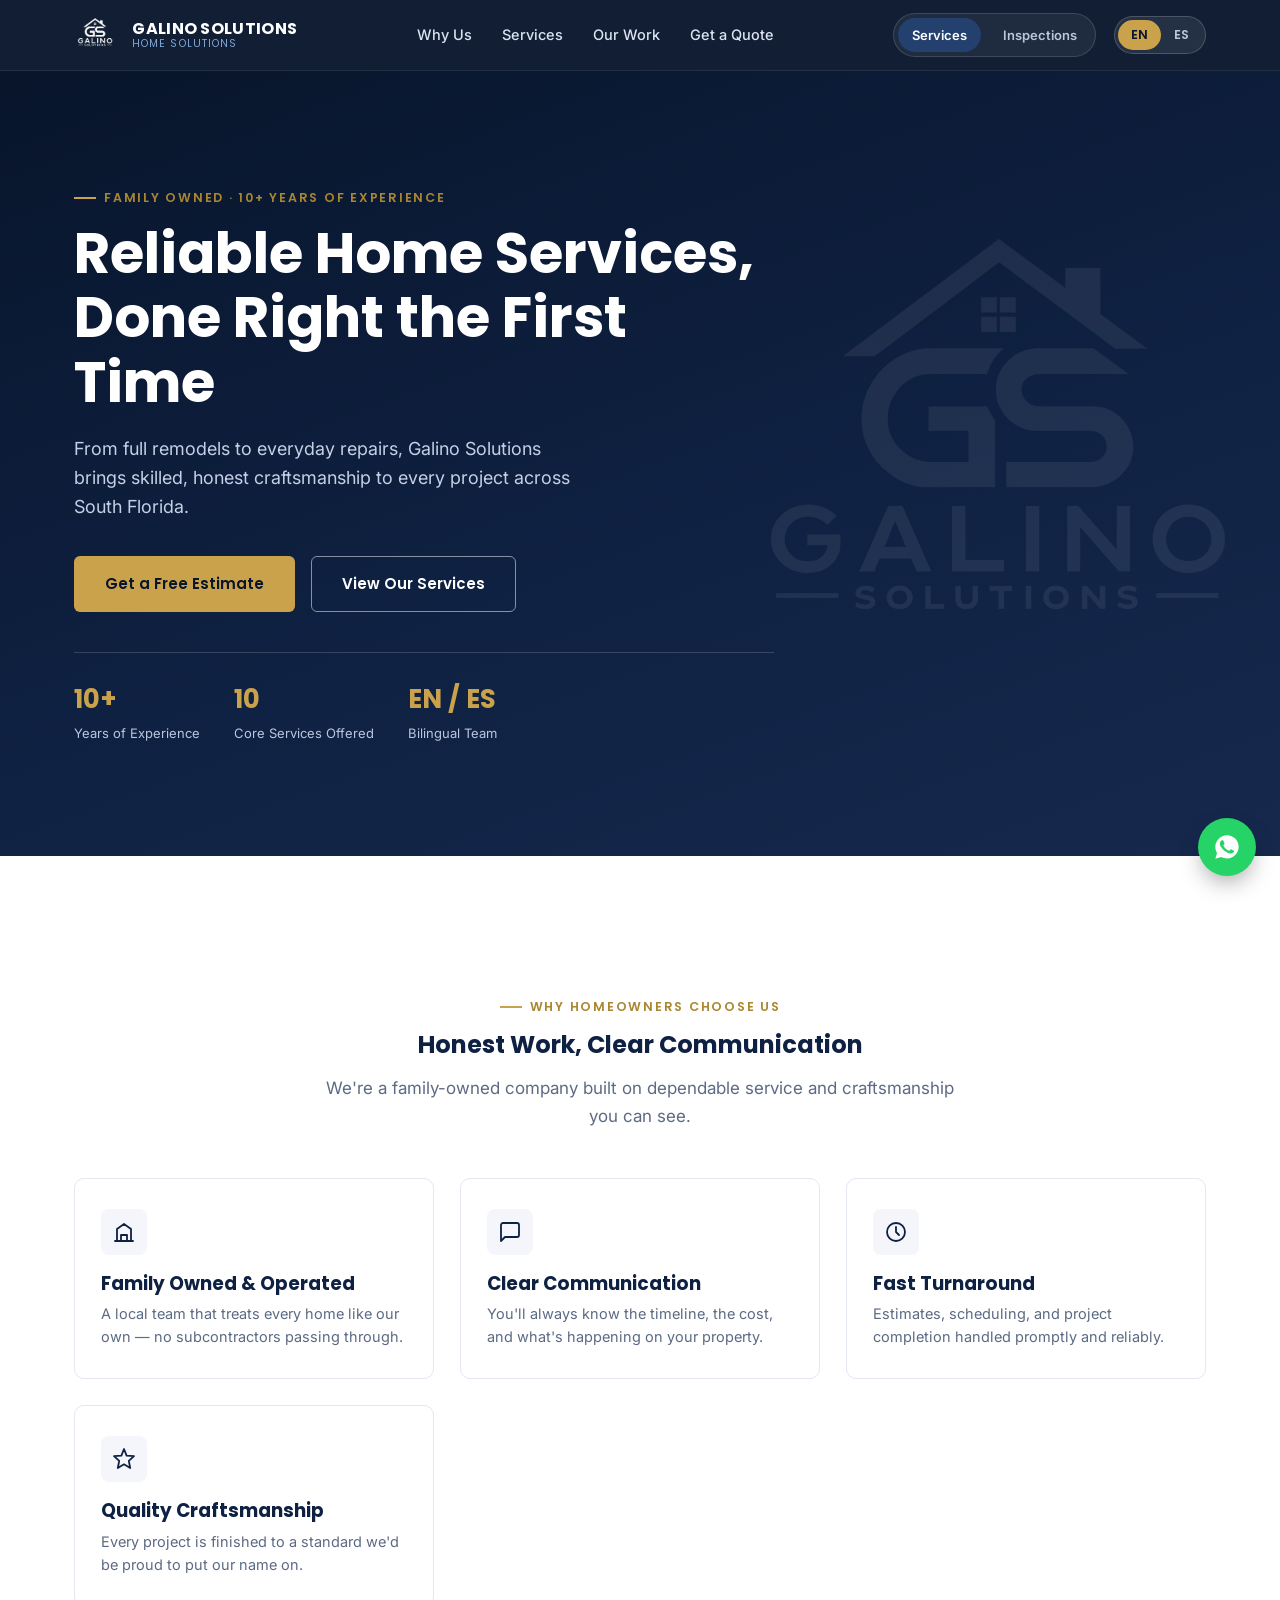
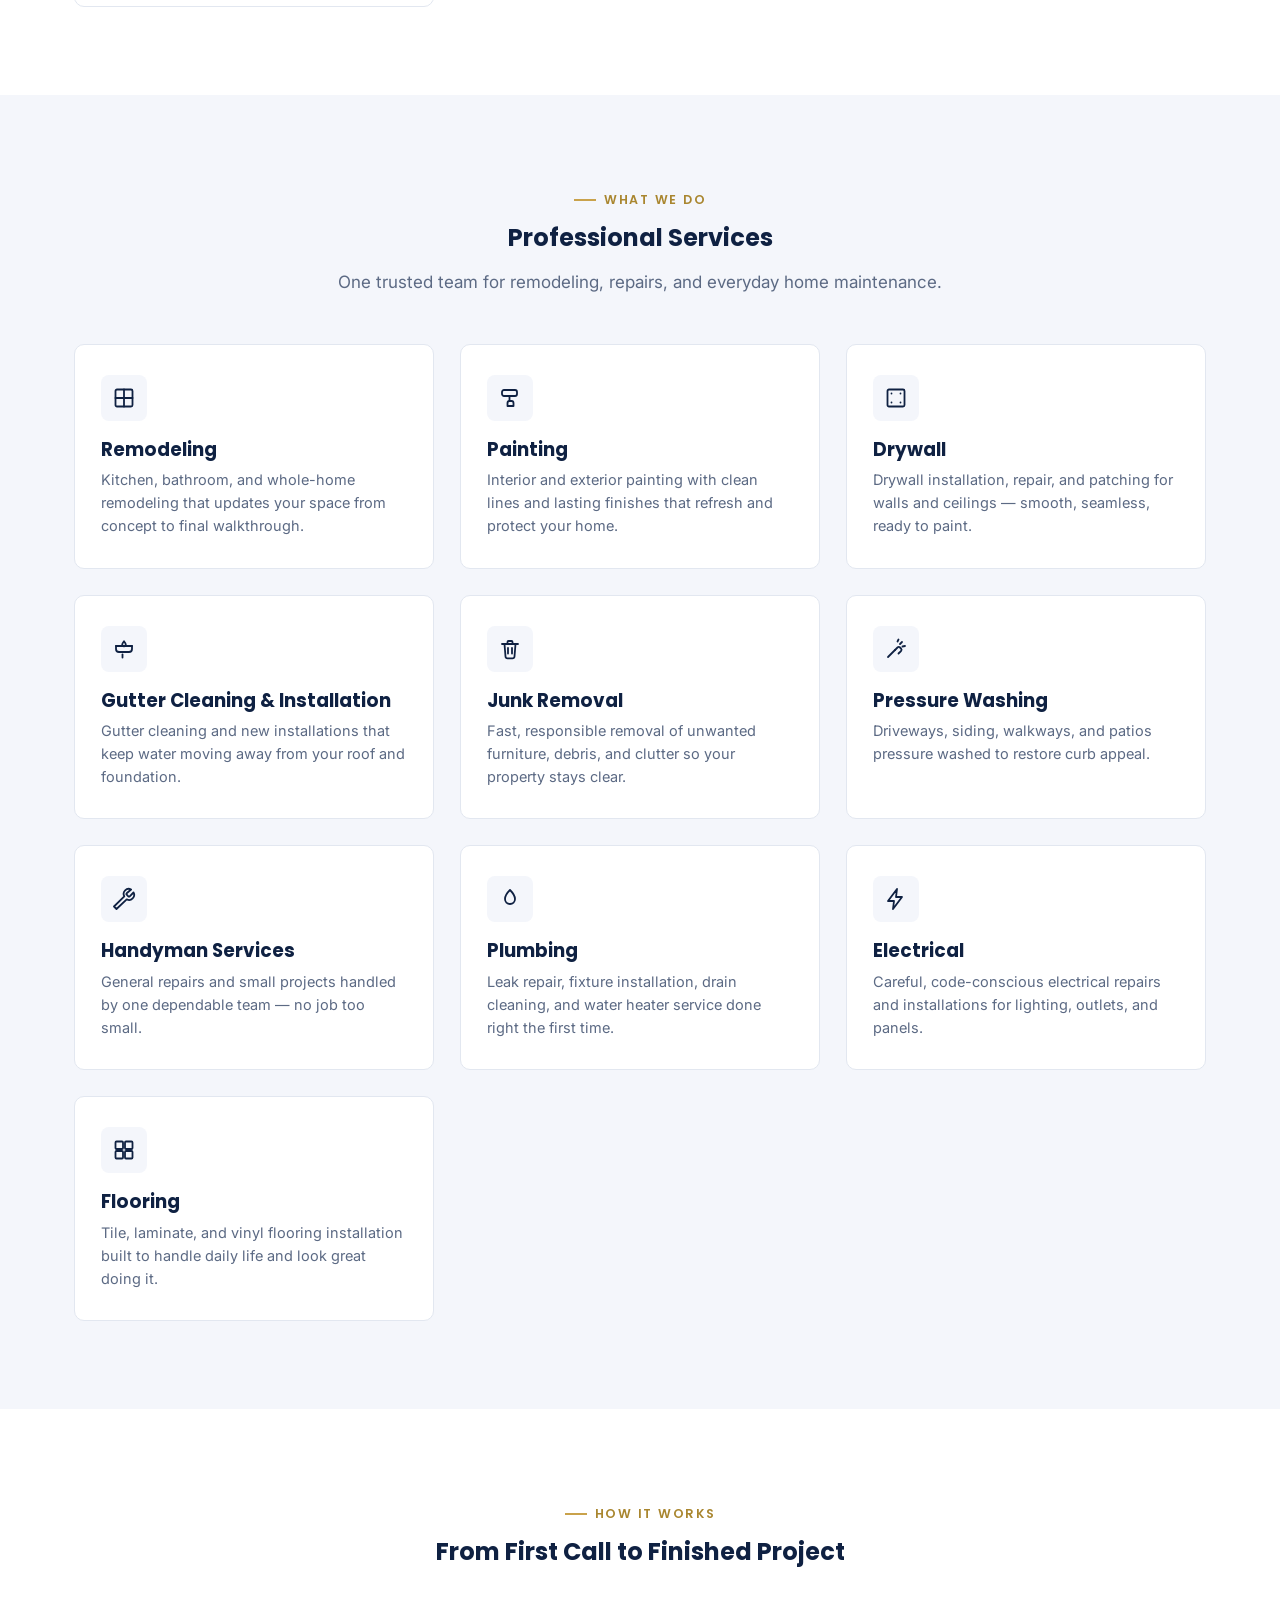
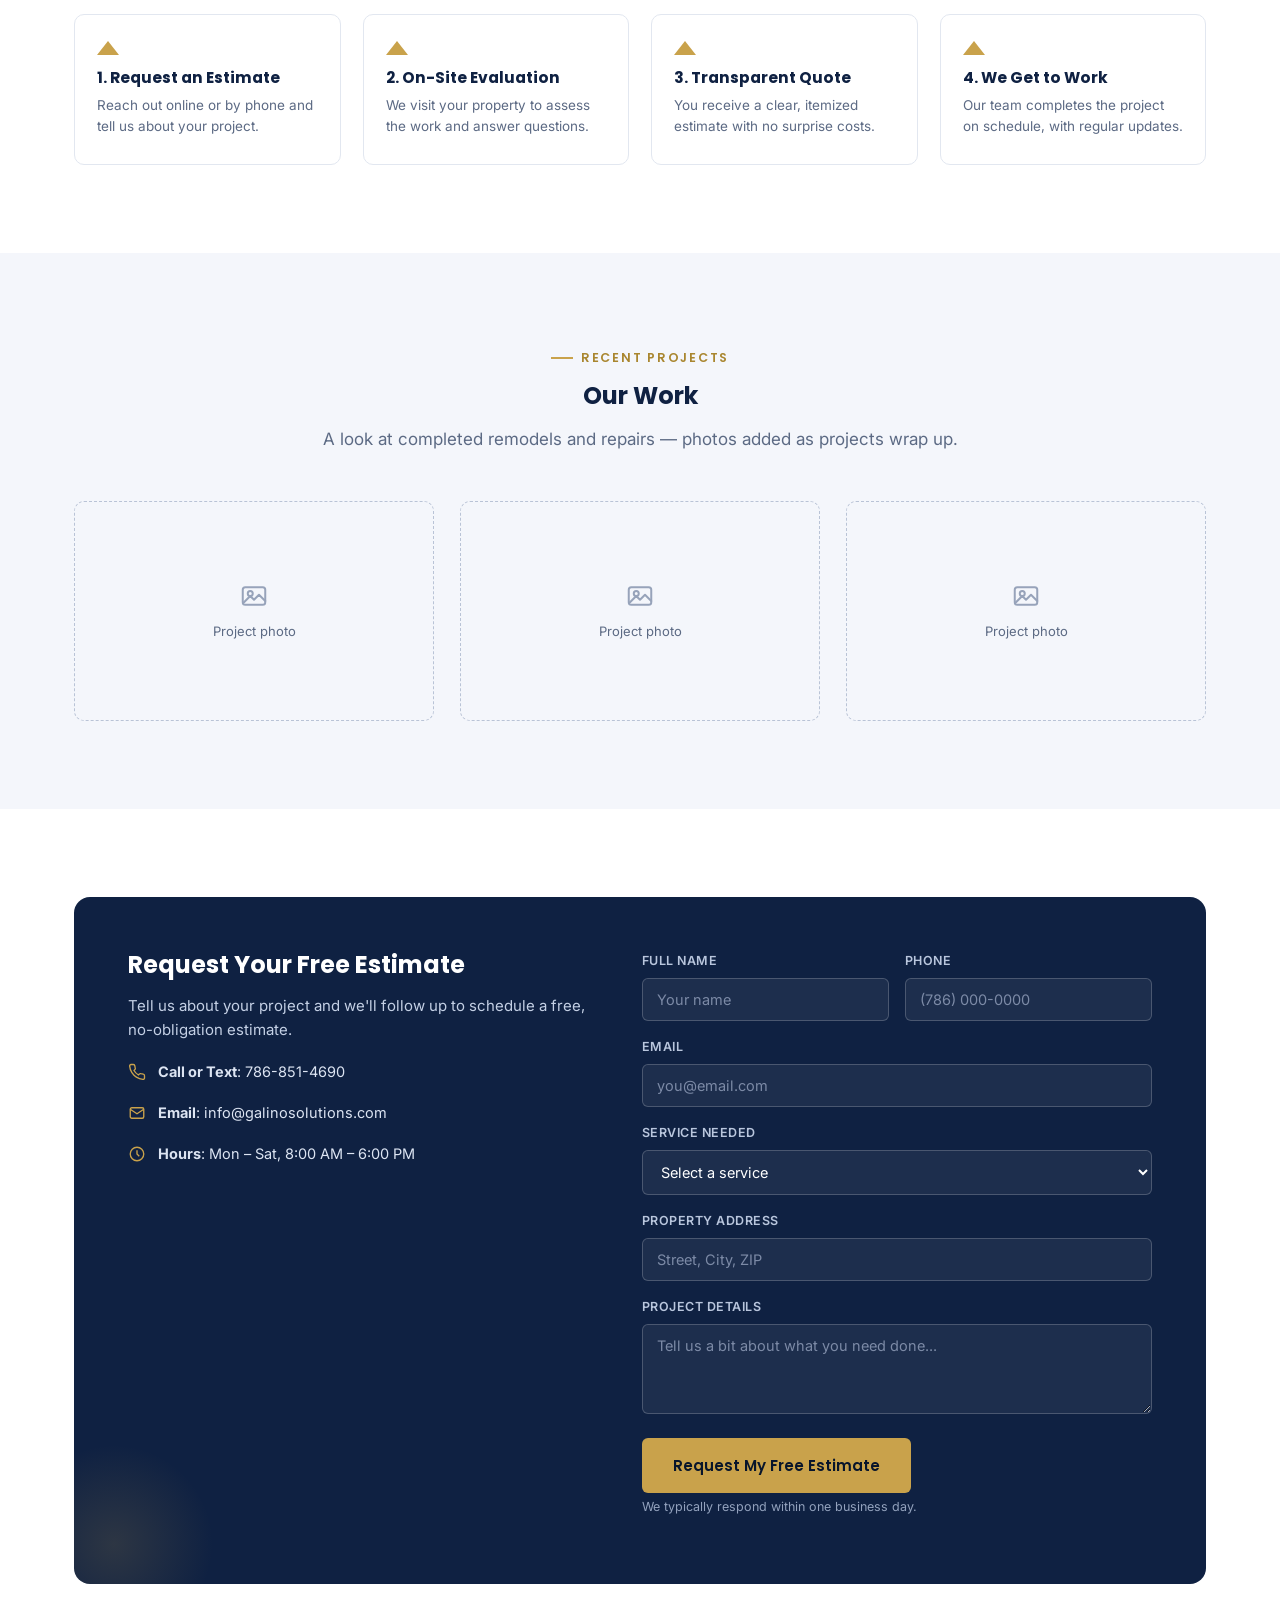
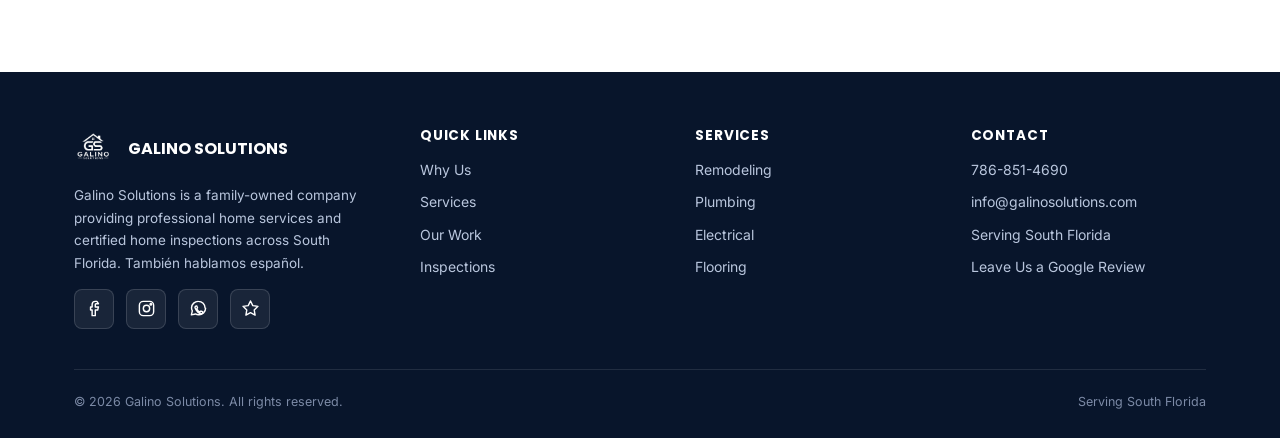
==== index.html @ 584c92a9 "Add files via upload" ====
<!DOCTYPE html>
<html lang="en">
<head>
<meta charset="UTF-8" />
<meta name="viewport" content="width=device-width, initial-scale=1.0" />
<title>Galino Solutions | Professional Home Services</title>
<meta name="description" content="Remodeling, painting, drywall, plumbing, electrical, flooring and more. Family-owned home services across South Florida." />
<link rel="icon" href="assets/logo_clean.png" />
<link rel="preconnect" href="https://fonts.googleapis.com">
<link href="https://fonts.googleapis.com/css2?family=Poppins:wght@500;600;700&family=Inter:wght@400;500;600&display=swap" rel="stylesheet">
<link rel="stylesheet" href="css/style.css" />
</head>
<body>

<header class="site-header" id="top">
  <nav class="nav">
    <a href="#top" class="brand">
      <img src="assets/logo_onDark.png" class="logo-mark" alt="Galino Solutions logo" />
      <span class="brand-text"><strong>GALINO SOLUTIONS</strong><span data-i18n="brand_tag">Home Solutions</span></span>
    </a>

    <ul class="nav-links">
      <li><a href="#why" data-i18n="nav_why">Why Us</a></li>
      <li><a href="#services" data-i18n="nav_services">Services</a></li>
      <li><a href="#gallery" data-i18n="nav_gallery">Our Work</a></li>
      <li><a href="#quote" data-i18n="nav_quote">Get a Quote</a></li>
    </ul>

    <div class="nav-right">
      <div class="page-links">
        <a href="index.html" class="current" data-i18n="page_services">Services</a>
        <a href="inspections.html" data-i18n="page_inspections">Inspections</a>
      </div>
      <div class="lang-toggle">
        <button data-lang="en">EN</button>
        <button data-lang="es">ES</button>
      </div>
      <button class="nav-toggle" aria-label="Menu">
        <span></span><span></span><span></span>
      </button>
    </div>
  </nav>
  <div class="mobile-menu">
    <a href="#why" data-i18n="nav_why">Why Us</a>
    <a href="#services" data-i18n="nav_services">Services</a>
    <a href="#gallery" data-i18n="nav_gallery">Our Work</a>
    <a href="#quote" data-i18n="nav_quote">Get a Quote</a>
    <div class="page-links">
      <a href="index.html" class="current" data-i18n="page_services">Services</a>
      <a href="inspections.html" data-i18n="page_inspections">Inspections</a>
    </div>
    <div class="lang-toggle">
      <button data-lang="en">EN</button>
      <button data-lang="es">ES</button>
    </div>
  </div>
</header>

<!-- ============ HERO ============ -->
<section class="hero">
  <img src="assets/logo_onDark.png" class="hero-watermark" alt="" aria-hidden="true" />
  <div class="container hero-grid">
    <div class="hero-inner">
      <div class="eyebrow" data-i18n="s_hero_eyebrow">Family Owned · 10+ Years of Experience</div>
      <h1 data-i18n="s_hero_title">Reliable Home Services, Done Right the First Time</h1>
      <p class="lead" data-i18n="s_hero_lead">From full remodels to everyday repairs, Galino Solutions brings skilled, honest craftsmanship to every project across South Florida.</p>
      <div class="hero-ctas">
        <a href="#quote" class="btn btn-primary" data-i18n="s_hero_cta1">Get a Free Estimate</a>
        <a href="#services" class="btn btn-outline" data-i18n="s_hero_cta2">View Our Services</a>
      </div>
      <div class="hero-stats">
        <div><strong data-i18n="s_stat1_num">10+</strong><span data-i18n="s_stat1_label">Years of Experience</span></div>
        <div><strong data-i18n="s_stat2_num">10</strong><span data-i18n="s_stat2_label">Core Services Offered</span></div>
        <div><strong data-i18n="s_stat3_num">EN / ES</strong><span data-i18n="s_stat3_label">Bilingual Team</span></div>
      </div>
    </div>
  </div>
</section>
<svg class="roofline roofline--to-white" viewBox="0 0 1200 46" preserveAspectRatio="none"><polygon points="0,46 0,30 100,4 200,30 300,10 400,30 500,4 600,26 700,6 800,30 900,10 1000,30 1100,4 1200,30 1200,46"/></svg>

<!-- ============ WHY US ============ -->
<section class="section" id="why">
  <div class="container">
    <div class="section-head center">
      <div class="eyebrow" data-i18n="why_eyebrow">Why Homeowners Choose Us</div>
      <h2 data-i18n="why_title">Honest Work, Clear Communication</h2>
      <p data-i18n="why_lead">We're a family-owned company built on dependable service and craftsmanship you can see.</p>
    </div>
    <div class="grid grid-3">
      <div class="card">
        <div class="icon"><svg viewBox="0 0 24 24" fill="none" stroke-width="1.8" stroke-linecap="round" stroke-linejoin="round"><path d="M3 21h18M5 21V9l7-5 7 5v12M9 21v-6h6v6"/></svg></div>
        <h3 data-i18n="why1_title">Family Owned & Operated</h3>
        <p data-i18n="why1_body">A local team that treats every home like our own — no subcontractors passing through.</p>
      </div>
      <div class="card">
        <div class="icon"><svg viewBox="0 0 24 24" fill="none" stroke-width="1.8" stroke-linecap="round" stroke-linejoin="round"><path d="M21 15a2 2 0 0 1-2 2H7l-4 4V5a2 2 0 0 1 2-2h14a2 2 0 0 1 2 2z"/></svg></div>
        <h3 data-i18n="why2_title">Clear Communication</h3>
        <p data-i18n="why2_body">You'll always know the timeline, the cost, and what's happening on your property.</p>
      </div>
      <div class="card">
        <div class="icon"><svg viewBox="0 0 24 24" fill="none" stroke-width="1.8" stroke-linecap="round" stroke-linejoin="round"><circle cx="12" cy="12" r="9"/><path d="M12 7v5l3 3"/></svg></div>
        <h3 data-i18n="why3_title">Fast Turnaround</h3>
        <p data-i18n="why3_body">Estimates, scheduling, and project completion handled promptly and reliably.</p>
      </div>
      <div class="card">
        <div class="icon"><svg viewBox="0 0 24 24" fill="none" stroke-width="1.8" stroke-linecap="round" stroke-linejoin="round"><path d="M12 2l2.6 6.6L22 9.2l-5.2 4.6L18.2 21 12 17.3 5.8 21l1.4-7.2L2 9.2l7.4-.6z"/></svg></div>
        <h3 data-i18n="why4_title">Quality Craftsmanship</h3>
        <p data-i18n="why4_body">Every project is finished to a standard we'd be proud to put our name on.</p>
      </div>
    </div>
  </div>
</section>

<!-- ============ SERVICES ============ -->
<section class="section section--offwhite" id="services">
  <div class="container">
    <div class="section-head center">
      <div class="eyebrow" data-i18n="services_eyebrow">What We Do</div>
      <h2 data-i18n="services_title">Professional Services</h2>
      <p data-i18n="services_lead">One trusted team for remodeling, repairs, and everyday home maintenance.</p>
    </div>
    <div class="grid grid-3">

      <div class="card">
        <div class="icon"><svg viewBox="0 0 24 24" fill="none" stroke-width="1.8" stroke-linecap="round" stroke-linejoin="round"><rect x="3.5" y="3.5" width="17" height="17" rx="1.5"/><path d="M12 3.5v17M3.5 12h8M12 12h8.5"/></svg></div>
        <h3 data-i18n="srv1_title">Remodeling</h3>
        <p data-i18n="srv1_body">Kitchen, bathroom, and whole-home remodeling that updates your space from concept to final walkthrough.</p>
      </div>

      <div class="card">
        <div class="icon"><svg viewBox="0 0 24 24" fill="none" stroke-width="1.8" stroke-linecap="round" stroke-linejoin="round"><rect x="4" y="4" width="15" height="6" rx="2"/><line x1="11.5" y1="10" x2="11.5" y2="15"/><path d="M11.5 15h2a2 2 0 0 1 2 2v3h-6v-3a2 2 0 0 1 2-2z"/></svg></div>
        <h3 data-i18n="srv2_title">Painting</h3>
        <p data-i18n="srv2_body">Interior and exterior painting with clean lines and lasting finishes that refresh and protect your home.</p>
      </div>

      <div class="card">
        <div class="icon"><svg viewBox="0 0 24 24" fill="none" stroke-width="1.8" stroke-linecap="round" stroke-linejoin="round"><rect x="3.5" y="3.5" width="17" height="17" rx="1.5"/><circle cx="7.5" cy="7.5" r=".9" style="fill:var(--navy);stroke:none"/><circle cx="16.5" cy="7.5" r=".9" style="fill:var(--navy);stroke:none"/><circle cx="7.5" cy="16.5" r=".9" style="fill:var(--navy);stroke:none"/><circle cx="16.5" cy="16.5" r=".9" style="fill:var(--navy);stroke:none"/></svg></div>
        <h3 data-i18n="srv3_title">Drywall</h3>
        <p data-i18n="srv3_body">Drywall installation, repair, and patching for walls and ceilings — smooth, seamless, ready to paint.</p>
      </div>

      <div class="card">
        <div class="icon"><svg viewBox="0 0 24 24" fill="none" stroke-width="1.8" stroke-linecap="round" stroke-linejoin="round"><path d="M4 9h16"/><path d="M4 9v3a3 3 0 0 0 3 3h10a3 3 0 0 0 3-3V9"/><path d="M12 4.2c1.1 1.4 1.8 2.5 1.8 3.4a1.8 1.8 0 1 1-3.6 0c0-.9.7-2 1.8-3.4z"/><line x1="10.5" y1="17.5" x2="10.5" y2="20.5"/></svg></div>
        <h3 data-i18n="srv4_title">Gutter Cleaning & Installation</h3>
        <p data-i18n="srv4_body">Gutter cleaning and new installations that keep water moving away from your roof and foundation.</p>
      </div>

      <div class="card">
        <div class="icon"><svg viewBox="0 0 24 24" fill="none" stroke-width="1.8" stroke-linecap="round" stroke-linejoin="round"><path d="M4 7h16"/><path d="M9.5 7V5a1 1 0 0 1 1-1h3a1 1 0 0 1 1 1v2"/><path d="M6.5 7l1 12.5a2 2 0 0 0 2 1.8h5a2 2 0 0 0 2-1.8L17.5 7"/><line x1="10" y1="11" x2="10" y2="16.5"/><line x1="14" y1="11" x2="14" y2="16.5"/></svg></div>
        <h3 data-i18n="srv5_title">Junk Removal</h3>
        <p data-i18n="srv5_body">Fast, responsible removal of unwanted furniture, debris, and clutter so your property stays clear.</p>
      </div>

      <div class="card">
        <div class="icon"><svg viewBox="0 0 24 24" fill="none" stroke-width="1.8" stroke-linecap="round" stroke-linejoin="round"><path d="M4 20l7-7"/><path d="M11 13l2.5-2.5a1.8 1.8 0 0 1 2.5 0l1 1a1.8 1.8 0 0 1 0 2.5L14.5 16.5"/><line x1="16" y1="7" x2="18" y2="5"/><line x1="18.5" y1="9.5" x2="21" y2="9"/><line x1="13.5" y1="4.5" x2="14.5" y2="2.5"/></svg></div>
        <h3 data-i18n="srv6_title">Pressure Washing</h3>
        <p data-i18n="srv6_body">Driveways, siding, walkways, and patios pressure washed to restore curb appeal.</p>
      </div>

      <div class="card">
        <div class="icon"><svg viewBox="0 0 24 24" fill="none" stroke-width="1.8" stroke-linecap="round" stroke-linejoin="round"><path d="M14.7 6.3a1 1 0 0 0 0 1.4l1.6 1.6a1 1 0 0 0 1.4 0l3.8-3.8a5 5 0 0 1-6.8 6.8L4.5 22 2 19.5 12.3 9.3a5 5 0 0 1 6.8-6.8z"/></svg></div>
        <h3 data-i18n="srv7_title">Handyman Services</h3>
        <p data-i18n="srv7_body">General repairs and small projects handled by one dependable team — no job too small.</p>
      </div>

      <div class="card">
        <div class="icon"><svg viewBox="0 0 24 24" fill="none" stroke-width="1.8" stroke-linecap="round" stroke-linejoin="round"><path d="M12 3c3 3 5 6 5 9a5 5 0 0 1-10 0c0-3 2-6 5-9z"/></svg></div>
        <h3 data-i18n="srv8_title">Plumbing</h3>
        <p data-i18n="srv8_body">Leak repair, fixture installation, drain cleaning, and water heater service done right the first time.</p>
      </div>

      <div class="card">
        <div class="icon"><svg viewBox="0 0 24 24" fill="none" stroke-width="1.8" stroke-linecap="round" stroke-linejoin="round"><path d="M13 2 4 14h6l-1 8 9-12h-6z"/></svg></div>
        <h3 data-i18n="srv9_title">Electrical</h3>
        <p data-i18n="srv9_body">Careful, code-conscious electrical repairs and installations for lighting, outlets, and panels.</p>
      </div>

      <div class="card">
        <div class="icon"><svg viewBox="0 0 24 24" fill="none" stroke-width="1.8" stroke-linecap="round" stroke-linejoin="round"><rect x="3.5" y="3.5" width="7.5" height="7.5" rx="1"/><rect x="13" y="3.5" width="7.5" height="7.5" rx="1"/><rect x="3.5" y="13" width="7.5" height="7.5" rx="1"/><rect x="13" y="13" width="7.5" height="7.5" rx="1"/></svg></div>
        <h3 data-i18n="srv10_title">Flooring</h3>
        <p data-i18n="srv10_body">Tile, laminate, and vinyl flooring installation built to handle daily life and look great doing it.</p>
      </div>

    </div>
  </div>
</section>

<!-- ============ PROCESS ============ -->
<section class="section">
  <div class="container">
    <div class="section-head center">
      <div class="eyebrow" data-i18n="process_eyebrow">How It Works</div>
      <h2 data-i18n="process_title">From First Call to Finished Project</h2>
    </div>
    <div class="timeline">
      <div class="step"><div class="roof-mark"></div><h4 data-i18n="step1_title">1. Request an Estimate</h4><p data-i18n="step1_body">Reach out online or by phone and tell us about your project.</p></div>
      <div class="step"><div class="roof-mark"></div><h4 data-i18n="step2_title">2. On-Site Evaluation</h4><p data-i18n="step2_body">We visit your property to assess the work and answer questions.</p></div>
      <div class="step"><div class="roof-mark"></div><h4 data-i18n="step3_title">3. Transparent Quote</h4><p data-i18n="step3_body">You receive a clear, itemized estimate with no surprise costs.</p></div>
      <div class="step"><div class="roof-mark"></div><h4 data-i18n="step4_title">4. We Get to Work</h4><p data-i18n="step4_body">Our team completes the project on schedule, with regular updates.</p></div>
    </div>
  </div>
</section>

<!-- ============ GALLERY ============ -->
<section class="section section--offwhite" id="gallery">
  <div class="container">
    <div class="section-head center">
      <div class="eyebrow" data-i18n="gallery_eyebrow">Recent Projects</div>
      <h2 data-i18n="gallery_title">Our Work</h2>
      <p data-i18n="gallery_lead">A look at completed remodels and repairs — photos added as projects wrap up.</p>
    </div>
    <div class="grid grid-3">
      <div class="photo-slot"><div class="ph-inner"><svg viewBox="0 0 24 24" fill="none" stroke-width="1.6" stroke-linecap="round" stroke-linejoin="round"><rect x="3" y="5" width="18" height="14" rx="2"/><circle cx="9" cy="10" r="2"/><path d="M21 16l-5-5-4 4-3-3-5 5"/></svg><span data-i18n="photo_add">Project photo</span></div></div>
      <div class="photo-slot"><div class="ph-inner"><svg viewBox="0 0 24 24" fill="none" stroke-width="1.6" stroke-linecap="round" stroke-linejoin="round"><rect x="3" y="5" width="18" height="14" rx="2"/><circle cx="9" cy="10" r="2"/><path d="M21 16l-5-5-4 4-3-3-5 5"/></svg><span data-i18n="photo_add">Project photo</span></div></div>
      <div class="photo-slot"><div class="ph-inner"><svg viewBox="0 0 24 24" fill="none" stroke-width="1.6" stroke-linecap="round" stroke-linejoin="round"><rect x="3" y="5" width="18" height="14" rx="2"/><circle cx="9" cy="10" r="2"/><path d="M21 16l-5-5-4 4-3-3-5 5"/></svg><span data-i18n="photo_add">Project photo</span></div></div>
    </div>
  </div>
</section>

<!-- ============ QUOTE FORM ============ -->
<section class="section" id="quote">
  <div class="container">
    <div class="form-panel">
      <div class="form-side">
        <h2 data-i18n="quote_title">Request Your Free Estimate</h2>
        <p data-i18n="quote_lead">Tell us about your project and we'll follow up to schedule a free, no-obligation estimate.</p>
        <div class="contact-row"><svg viewBox="0 0 24 24" fill="none" stroke-width="1.8"><path d="M22 16.9v3a2 2 0 0 1-2.2 2 19.8 19.8 0 0 1-8.6-3 19.5 19.5 0 0 1-6-6 19.8 19.8 0 0 1-3-8.7A2 2 0 0 1 4.1 2h3a2 2 0 0 1 2 1.7c.1 1 .3 2 .6 3a2 2 0 0 1-.5 2.1L8 10a16 16 0 0 0 6 6l1.2-1.2a2 2 0 0 1 2.1-.5c1 .3 2 .5 3 .6a2 2 0 0 1 1.7 2z"/></svg><span><strong data-i18n="quote_phone_label">Call or Text</strong>: 786-851-4690</span></div>
        <div class="contact-row"><svg viewBox="0 0 24 24" fill="none" stroke-width="1.8"><rect x="3" y="5" width="18" height="14" rx="2"/><path d="M3 7l9 6 9-6"/></svg><span><strong data-i18n="quote_email_label">Email</strong>: info@galinosolutions.com</span></div>
        <div class="contact-row"><svg viewBox="0 0 24 24" fill="none" stroke-width="1.8"><circle cx="12" cy="12" r="9"/><path d="M12 7v5l3 3"/></svg><span><strong data-i18n="quote_hours_label">Hours</strong>: <span data-i18n="quote_hours_value">Mon – Sat, 8:00 AM – 6:00 PM</span></span></div>
      </div>
      <div>
        <form class="form-grid" data-fake-submit>
          <div class="field"><label data-i18n="f_name">Full Name</label><input type="text" required data-i18n-ph="f_name_ph" placeholder="Your name" /></div>
          <div class="field"><label data-i18n="f_phone">Phone</label><input type="tel" required data-i18n-ph="f_phone_ph" placeholder="(786) 000-0000" /></div>
          <div class="field full"><label data-i18n="f_email">Email</label><input type="email" data-i18n-ph="f_email_ph" placeholder="you@email.com" /></div>
          <div class="field full">
            <label data-i18n="f_service">Service Needed</label>
            <select required>
              <option value="" data-i18n="f_service_ph">Select a service</option>
              <option data-i18n="srv1_title">Remodeling</option>
              <option data-i18n="srv2_title">Painting</option>
              <option data-i18n="srv3_title">Drywall</option>
              <option data-i18n="srv4_title">Gutter Cleaning & Installation</option>
              <option data-i18n="srv5_title">Junk Removal</option>
              <option data-i18n="srv6_title">Pressure Washing</option>
              <option data-i18n="srv7_title">Handyman Services</option>
              <option data-i18n="srv8_title">Plumbing</option>
              <option data-i18n="srv9_title">Electrical</option>
              <option data-i18n="srv10_title">Flooring</option>
              <option data-i18n="f_service_other">Other / Not Sure</option>
            </select>
          </div>
          <div class="field full"><label data-i18n="f_address">Property Address</label><input type="text" data-i18n-ph="f_address_ph" placeholder="Street, City, ZIP" /></div>
          <div class="field full"><label data-i18n="f_message">Project Details</label><textarea data-i18n-ph="f_message_ph" placeholder="Tell us a bit about what you need done..."></textarea></div>
          <div class="field full">
            <button type="submit" class="btn btn-primary" data-i18n="f_submit">Request My Free Estimate</button>
            <p class="form-note" data-i18n="f_note">We typically respond within one business day.</p>
            <div class="form-success" data-i18n="f_success">Thanks! Your request has been received — we'll be in touch shortly.</div>
          </div>
        </form>
      </div>
    </div>
  </div>
</section>

<!-- ============ FOOTER ============ -->
<footer class="site-footer">
  <div class="container">
    <div class="footer-top">
      <div>
        <div class="footer-brand"><img src="assets/logo_onDark.png" class="logo-mark" alt="Galino Solutions" /><strong>GALINO SOLUTIONS</strong></div>
        <p data-i18n="foot_about">Galino Solutions is a family-owned company providing professional home services and certified home inspections across South Florida. También hablamos español.</p>
        <div class="social-row">
          <a href="https://facebook.com/galinosolutions" target="_blank" rel="noopener" aria-label="Facebook"><svg viewBox="0 0 24 24" fill="none" stroke-width="1.8" stroke-linecap="round" stroke-linejoin="round"><path d="M15 3h-2a4 4 0 0 0-4 4v3H7v4h2v7h4v-7h3l1-4h-4V7a1 1 0 0 1 1-1h3z"/></svg></a>
          <a href="https://instagram.com/galinosolutions" target="_blank" rel="noopener" aria-label="Instagram"><svg viewBox="0 0 24 24" fill="none" stroke-width="1.8" stroke-linecap="round" stroke-linejoin="round"><rect x="3" y="3" width="18" height="18" rx="5"/><circle cx="12" cy="12" r="4"/><circle cx="17.5" cy="6.5" r="1"/></svg></a>
          <a href="https://wa.me/17868514690" target="_blank" rel="noopener" aria-label="WhatsApp"><svg viewBox="0 0 24 24" fill="none" stroke-width="1.8" stroke-linecap="round" stroke-linejoin="round"><path d="M21 11.5a8.4 8.4 0 0 1-8.9 8.4 8.5 8.5 0 0 1-4-1L3 20l1.2-5a8.4 8.4 0 0 1-1-4A8.4 8.4 0 0 1 11.9 3a8.4 8.4 0 0 1 8.4 8.5z"/><path d="M8.5 9.3c.2-.5.4-.5.6-.5h.5c.2 0 .4 0 .5.4.2.5.6 1.6.6 1.7.1.1.1.3 0 .4-.1.2-.1.3-.3.4l-.4.5c-.1.2-.3.3-.1.6.2.3.8 1.2 1.6 2 1 .8 1.9 1.1 2.2 1.3.3.1.5.1.6-.1l.6-.7c.2-.2.4-.2.6-.1l1.5.7c.2.1.3.2.4.3 0 .2 0 .9-.3 1.3-.3.4-1.4 1-2 1-.5 0-2-.2-3.9-1.9-2.3-2.1-3-4-3.1-4.4-.1-.4-.7-1.3-.5-2z"/></svg></a>
          <a href="https://g.page/r/CZk6ZqZkCjHMEBM/review" target="_blank" rel="noopener" aria-label="Google Reviews"><svg viewBox="0 0 24 24" fill="none" stroke-width="1.8" stroke-linecap="round" stroke-linejoin="round"><path d="M12 2.5l2.9 5.9 6.5.9-4.7 4.6 1.1 6.4L12 17.3l-5.8 3 1.1-6.4-4.7-4.6 6.5-.9z"/></svg></a>
        </div>
      </div>
      <div class="footer-col">
        <h4 data-i18n="foot_quicklinks">Quick Links</h4>
        <ul>
          <li><a href="#why" data-i18n="nav_why">Why Us</a></li>
          <li><a href="#services" data-i18n="nav_services">Services</a></li>
          <li><a href="#gallery" data-i18n="nav_gallery">Our Work</a></li>
          <li><a href="inspections.html" data-i18n="page_inspections">Inspections</a></li>
        </ul>
      </div>
      <div class="footer-col">
        <h4 data-i18n="foot_services">Services</h4>
        <ul>
          <li><span data-i18n="srv1_title">Remodeling</span></li>
          <li><span data-i18n="srv8_title">Plumbing</span></li>
          <li><span data-i18n="srv9_title">Electrical</span></li>
          <li><span data-i18n="srv10_title">Flooring</span></li>
        </ul>
      </div>
      <div class="footer-col">
        <h4 data-i18n="foot_contact">Contact</h4>
        <ul>
          <li>786-851-4690</li>
          <li>info@galinosolutions.com</li>
          <li data-i18n="foot_area">Serving South Florida</li>
          <li><a href="https://g.page/r/CZk6ZqZkCjHMEBM/review" target="_blank" rel="noopener" data-i18n="foot_review">Leave Us a Google Review</a></li>
        </ul>
      </div>
    </div>
    <div class="footer-bottom">
      <span>© 2026 Galino Solutions. <span data-i18n="foot_rights">All rights reserved.</span></span>
      <span data-i18n="foot_area">Serving South Florida</span>
    </div>
  </div>
</footer>

<a class="wa-float" href="https://wa.me/17868514690" target="_blank" rel="noopener" aria-label="WhatsApp">
  <svg viewBox="0 0 24 24"><path d="M12 2C6.5 2 2 6.5 2 12c0 1.8.5 3.6 1.4 5.1L2 22l5-1.4c1.4.8 3.1 1.2 5 1.2 5.5 0 10-4.5 10-10S17.5 2 12 2zm5.6 14.2c-.2.6-1.3 1.2-1.9 1.3-.5.1-1.1.1-1.8-.1-.4-.1-1-.3-1.7-.6-3-1.3-4.9-4.3-5.1-4.5-.1-.2-1.2-1.6-1.2-3.1s.8-2.2 1.1-2.5c.3-.3.6-.4.8-.4h.6c.2 0 .4 0 .6.5.2.5.8 1.9.8 2 .1.2.1.3 0 .5-.1.2-.1.3-.3.5l-.4.5c-.1.2-.3.4-.1.7.2.3.9 1.5 1.9 2.4 1.3 1.2 2.4 1.5 2.7 1.7.3.2.5.1.7-.1l.7-.8c.2-.3.5-.2.8-.1l1.7.8c.3.1.5.2.5.4.1.2.1.9-.1 1.5z"/></svg>
</a>

<script src="js/translations.js"></script>
<script src="js/main.js"></script>
</body>
</html>
---- css/style.css ----
/* ============================================================
   Galino Solutions — Shared Stylesheet
   Palette: deep navy + white, warm brass accent (from the GS roofline)
   ============================================================ */

:root {
  --navy-deep: #08152b;
  --navy: #0f2142;
  --navy-mid: #16294d;
  --navy-light: #23406f;
  --sky: #7ea6d6;
  --gold: #c9a24b;
  --gold-dim: #a9862f;
  --white: #ffffff;
  --off-white: #f4f6fb;
  --ink: #12203a;
  --muted: #5c6a84;
  --border: #e2e7f0;

  --font-display: 'Poppins', sans-serif;
  --font-body: 'Inter', sans-serif;

  --max-w: 1180px;
  --radius: 10px;
  --shadow: 0 18px 40px -18px rgba(8, 21, 43, 0.35);
}

* { box-sizing: border-box; }
html { scroll-behavior: smooth; }

body {
  margin: 0;
  font-family: var(--font-body);
  color: var(--ink);
  background: var(--white);
  line-height: 1.6;
  -webkit-font-smoothing: antialiased;
}

img { max-width: 100%; display: block; }

h1, h2, h3, h4 {
  font-family: var(--font-display);
  color: var(--navy);
  line-height: 1.15;
  margin: 0 0 .5em;
}

a { color: inherit; text-decoration: none; }

.container {
  max-width: var(--max-w);
  margin: 0 auto;
  padding: 0 24px;
}

.eyebrow {
  display: inline-flex;
  align-items: center;
  gap: 8px;
  font-family: var(--font-display);
  font-size: 12.5px;
  font-weight: 600;
  letter-spacing: .14em;
  text-transform: uppercase;
  color: var(--gold-dim);
  margin-bottom: 14px;
}
.eyebrow::before {
  content: "";
  width: 22px;
  height: 2px;
  background: var(--gold);
  display: inline-block;
}

.section {
  padding: 88px 0;
}
.section--tight { padding: 64px 0; }
.section--navy {
  background: var(--navy);
  color: #dce4f2;
}
.section--navy h2, .section--navy h3 { color: var(--white); }
.section--offwhite { background: var(--off-white); }

.section-head {
  max-width: 640px;
  margin: 0 0 48px;
}
.section-head.center { margin-left: auto; margin-right: auto; text-align: center; }
.section-head p { color: var(--muted); font-size: 17px; }
.section--navy .section-head p { color: #b9c6dd; }

/* ---------- Roofline signature divider ---------- */
.roofline {
  width: 100%;
  height: 46px;
  display: block;
  line-height: 0;
}
.roofline--to-navy { fill: var(--navy); }
.roofline--to-white { fill: var(--white); }
.roofline--to-offwhite { fill: var(--off-white); }
.roofline-flip { transform: scaleY(-1); }

/* roof-shaped bullet used across checklists */
ul.roof-list { list-style: none; padding: 0; margin: 0; }
ul.roof-list li {
  position: relative;
  padding-left: 30px;
  margin-bottom: 12px;
  color: var(--ink);
}
ul.roof-list li::before {
  content: "";
  position: absolute;
  left: 0;
  top: 6px;
  width: 14px;
  height: 10px;
  background: var(--gold);
  clip-path: polygon(50% 0%, 0% 100%, 100% 100%);
}
.section--navy ul.roof-list li { color: #dce4f2; }

/* ---------- Buttons ---------- */
.btn {
  display: inline-flex;
  align-items: center;
  gap: 10px;
  font-family: var(--font-display);
  font-weight: 600;
  font-size: 15px;
  padding: 15px 30px;
  border-radius: 6px;
  border: 1.5px solid transparent;
  cursor: pointer;
  transition: transform .18s ease, box-shadow .18s ease, background .18s ease, color .18s ease;
}
.btn:hover { transform: translateY(-2px); }
.btn-primary {
  background: var(--gold);
  color: var(--navy-deep);
}
.btn-primary:hover { background: #dab35c; box-shadow: 0 12px 24px -10px rgba(201,162,75,.6); }
.btn-outline {
  background: transparent;
  border-color: rgba(255,255,255,.5);
  color: var(--white);
}
.btn-outline:hover { background: rgba(255,255,255,.1); }
.btn-navy {
  background: var(--navy);
  color: var(--white);
}
.btn-navy:hover { background: var(--navy-light); }

/* ---------- Header / Nav ---------- */
.site-header {
  position: sticky;
  top: 0;
  z-index: 100;
  background: rgba(8, 21, 43, 0.96);
  backdrop-filter: blur(6px);
  border-bottom: 1px solid rgba(255,255,255,.08);
}
.nav {
  display: flex;
  align-items: center;
  justify-content: space-between;
  padding: 12px 24px;
  max-width: var(--max-w);
  margin: 0 auto;
}
.brand {
  display: flex;
  align-items: center;
  gap: 12px;
}
.brand .logo-mark { height: 46px; width: auto; flex-shrink: 0; }
.brand-text {
  font-family: var(--font-display);
  color: var(--white);
  line-height: 1.1;
}
.brand-text strong { display: block; font-size: 16px; letter-spacing: .02em; }
.brand-text span { display: block; font-size: 10.5px; letter-spacing: .1em; text-transform: uppercase; color: var(--sky); }

.nav-links {
  display: flex;
  align-items: center;
  gap: 30px;
  list-style: none;
  margin: 0;
  padding: 0;
}
.nav-links a {
  color: #dce4f2;
  font-size: 14.5px;
  font-weight: 500;
  position: relative;
  padding: 6px 0;
}
.nav-links a::after {
  content: "";
  position: absolute;
  left: 0; bottom: 0;
  width: 0%;
  height: 2px;
  background: var(--gold);
  transition: width .2s ease;
}
.nav-links a:hover::after { width: 100%; }

.nav-right { display: flex; align-items: center; gap: 18px; }

.lang-toggle {
  display: flex;
  align-items: center;
  background: rgba(255,255,255,.08);
  border: 1px solid rgba(255,255,255,.18);
  border-radius: 100px;
  padding: 3px;
  font-family: var(--font-display);
  font-size: 12.5px;
  font-weight: 600;
}
.lang-toggle button {
  background: transparent;
  border: none;
  color: #b9c6dd;
  padding: 6px 13px;
  border-radius: 100px;
  cursor: pointer;
  font-family: var(--font-display);
  font-weight: 600;
  font-size: 12.5px;
  transition: background .2s ease, color .2s ease;
}
.lang-toggle button.active {
  background: var(--gold);
  color: var(--navy-deep);
}

.page-links {
  display: flex;
  gap: 8px;
  background: rgba(255,255,255,.06);
  padding: 4px;
  border-radius: 100px;
  border: 1px solid rgba(255,255,255,.14);
}
.page-links a {
  font-size: 13px;
  font-weight: 600;
  padding: 7px 14px;
  border-radius: 100px;
  color: #b9c6dd;
}
.page-links a.current {
  background: var(--navy-light);
  color: var(--white);
}

.nav-toggle {
  display: none;
  background: none;
  border: none;
  cursor: pointer;
  padding: 6px;
}
.nav-toggle span {
  display: block;
  width: 24px;
  height: 2px;
  background: var(--white);
  margin: 5px 0;
}

/* ---------- Page load / transition animation ---------- */
body {
  opacity: 0;
}
body.page-loaded {
  opacity: 1;
  transition: opacity .45s ease;
}

@keyframes fadeSlideUp {
  from { opacity: 0; transform: translateY(22px); }
  to   { opacity: 1; transform: translateY(0); }
}

.hero-inner .eyebrow,
.hero-inner h1,
.hero-inner .lead,
.hero-inner .hero-ctas,
.hero-inner .hero-stats {
  opacity: 0;
}
body.page-loaded .hero-inner .eyebrow    { animation: fadeSlideUp .7s ease forwards .1s; }
body.page-loaded .hero-inner h1          { animation: fadeSlideUp .7s ease forwards .22s; }
body.page-loaded .hero-inner .lead       { animation: fadeSlideUp .7s ease forwards .34s; }
body.page-loaded .hero-inner .hero-ctas  { animation: fadeSlideUp .7s ease forwards .46s; }
body.page-loaded .hero-inner .hero-stats { animation: fadeSlideUp .7s ease forwards .58s; }

@media (prefers-reduced-motion: reduce) {
  body, body.page-loaded { opacity: 1 !important; transition: none !important; }
  .hero-inner .eyebrow, .hero-inner h1, .hero-inner .lead,
  .hero-inner .hero-ctas, .hero-inner .hero-stats {
    opacity: 1 !important; animation: none !important; transform: none !important;
  }
}


.hero {
  position: relative;
  background: linear-gradient(160deg, var(--navy-deep) 0%, var(--navy) 55%, var(--navy-mid) 100%);
  color: var(--white);
  overflow: hidden;
  min-height: 82vh;
  display: flex;
  align-items: center;
  padding: 110px 0;
}
.hero-watermark {
  position: absolute;
  right: -4%;
  top: 50%;
  transform: translateY(-50%);
  width: 640px;
  max-width: 48vw;
  opacity: .07;
  pointer-events: none;
}
.hero-grid {
  position: relative;
  z-index: 2;
  width: 100%;
}
.hero-inner { max-width: 700px; }
.hero h1 {
  color: var(--white);
  font-size: clamp(34px, 4.4vw, 56px);
  margin-bottom: 20px;
}
.hero p.lead {
  font-size: 18px;
  color: #c4d0e5;
  margin-bottom: 34px;
  max-width: 520px;
}
.hero-ctas { display: flex; gap: 16px; flex-wrap: wrap; margin-bottom: 40px;}
.hero-stats {
  display: flex;
  gap: 34px;
  flex-wrap: wrap;
  border-top: 1px solid rgba(255,255,255,.16);
  padding-top: 26px;
}
.hero-stats div strong {
  display: block;
  font-family: var(--font-display);
  font-size: 26px;
  color: var(--gold);
}
.hero-stats div span { font-size: 13px; color: #b9c6dd; }

/* ---------- Service cards ---------- */
.grid {
  display: grid;
  gap: 26px;
}
.grid-3 { grid-template-columns: repeat(3, 1fr); }
.grid-2 { grid-template-columns: repeat(2, 1fr); }

.card {
  background: var(--white);
  border: 1px solid var(--border);
  border-radius: var(--radius);
  padding: 30px 26px;
  transition: transform .2s ease, box-shadow .2s ease, border-color .2s ease;
}
.card:hover {
  transform: translateY(-5px);
  box-shadow: var(--shadow);
  border-color: transparent;
}
.card .icon {
  width: 46px;
  height: 46px;
  display: flex;
  align-items: center;
  justify-content: center;
  border-radius: 8px;
  background: var(--off-white);
  color: var(--navy);
  margin-bottom: 18px;
}
.card .icon svg { width: 24px; height: 24px; stroke: var(--navy); }
.card h3 { font-size: 18.5px; margin-bottom: 8px; }
.card p { color: var(--muted); font-size: 14.5px; margin: 0; }

/* Inspection service (highlighted) cards */
.insp-card {
  background: var(--navy);
  color: var(--white);
  border-radius: var(--radius);
  padding: 34px 28px;
  position: relative;
  overflow: hidden;
  border: 1px solid rgba(255,255,255,.08);
}
.insp-card::before {
  content: "";
  position: absolute;
  top: -40px; right: -40px;
  width: 130px; height: 130px;
  background: radial-gradient(circle, rgba(201,162,75,.28), transparent 70%);
}
.insp-card .tag {
  display: inline-block;
  font-family: var(--font-display);
  font-size: 11.5px;
  font-weight: 600;
  letter-spacing: .08em;
  text-transform: uppercase;
  color: var(--gold);
  background: rgba(201,162,75,.14);
  padding: 5px 12px;
  border-radius: 100px;
  margin-bottom: 16px;
}
.insp-card h3 { color: var(--white); font-size: 21px; }
.insp-card p { color: #c4d0e5; font-size: 14.5px; }
.insp-card ul { margin: 16px 0 0; padding-left: 18px; color: #c4d0e5; font-size: 13.5px; }
.insp-card ul li { margin-bottom: 6px; }

/* ---------- Photo placeholder blocks ---------- */
.photo-slot {
  border: 1.5px dashed #b9c3d6;
  border-radius: var(--radius);
  background: var(--off-white);
  display: flex;
  align-items: center;
  justify-content: center;
  color: var(--muted);
  font-size: 13px;
  text-align: center;
  min-height: 220px;
  padding: 20px;
}
.photo-slot .ph-inner { display:flex; flex-direction:column; align-items:center; gap:10px; }
.photo-slot svg { width: 30px; height: 30px; stroke: #97a3ba; }

/* ---------- Two column with photo ---------- */
.split {
  display: grid;
  grid-template-columns: 1fr 1fr;
  gap: 56px;
  align-items: center;
}
.split.reverse .split-photo { order: 2; }

/* ---------- Timeline / process ---------- */
.timeline {
  display: grid;
  grid-template-columns: repeat(4, 1fr);
  gap: 22px;
}
.timeline .step {
  background: var(--white);
  border: 1px solid var(--border);
  border-radius: var(--radius);
  padding: 26px 22px;
  position: relative;
}
.timeline .step .roof-mark {
  width: 0; height: 0;
  border-left: 11px solid transparent;
  border-right: 11px solid transparent;
  border-bottom: 14px solid var(--gold);
  margin-bottom: 14px;
}
.timeline .step h4 { font-size: 15.5px; margin-bottom: 8px; color: var(--navy); }
.timeline .step p { font-size: 13.5px; color: var(--muted); margin: 0; }

/* ---------- Accordion (What is inspected) ---------- */
.accordion { border-top: 1px solid var(--border); }
.acc-item { border-bottom: 1px solid var(--border); }
.acc-trigger {
  width: 100%;
  background: none;
  border: none;
  text-align: left;
  padding: 20px 4px;
  font-family: var(--font-display);
  font-size: 16.5px;
  font-weight: 600;
  color: var(--navy);
  display: flex;
  justify-content: space-between;
  align-items: center;
  cursor: pointer;
}
.acc-trigger .plus {
  width: 20px; height: 20px;
  position: relative;
  flex-shrink: 0;
}
.acc-trigger .plus::before, .acc-trigger .plus::after {
  content: "";
  position: absolute;
  background: var(--gold-dim);
  top: 50%; left: 50%;
  transform: translate(-50%,-50%);
}
.acc-trigger .plus::before { width: 14px; height: 2px; }
.acc-trigger .plus::after { width: 2px; height: 14px; transition: transform .2s ease; }
.acc-item.open .plus::after { transform: translate(-50%,-50%) rotate(90deg); }
.acc-panel {
  max-height: 0;
  overflow: hidden;
  transition: max-height .3s ease;
}
.acc-panel-inner { padding: 0 4px 22px; color: var(--muted); font-size: 14.5px; }
.acc-panel-inner ul { margin: 0; padding-left: 18px; }
.acc-panel-inner li { margin-bottom: 6px; }

/* ---------- Checklist grid (move-in) ---------- */
.checklist-grid {
  display: grid;
  grid-template-columns: repeat(2, 1fr);
  gap: 10px 34px;
}

/* ---------- Form ---------- */
.form-panel {
  background: var(--navy);
  border-radius: 16px;
  padding: 54px;
  color: var(--white);
  display: grid;
  grid-template-columns: 1fr 1.1fr;
  gap: 50px;
  align-items: start;
  position: relative;
  overflow: hidden;
}
.form-panel::after {
  content: "";
  position: absolute;
  bottom: -60px; left: -60px;
  width: 200px; height: 200px;
  background: radial-gradient(circle, rgba(201,162,75,.16), transparent 70%);
}
.form-side h2 { color: var(--white); }
.form-side p { color: #c4d0e5; font-size: 15px; }
.form-side .contact-row {
  display: flex;
  align-items: center;
  gap: 12px;
  margin-top: 18px;
  font-size: 14.5px;
  color: #dce4f2;
}
.form-side .contact-row svg { width: 18px; height: 18px; stroke: var(--gold); flex-shrink: 0; }

.form-grid {
  display: grid;
  grid-template-columns: 1fr 1fr;
  gap: 16px;
  position: relative;
  z-index: 2;
}
.form-grid .full { grid-column: 1 / -1; }
.field label {
  display: block;
  font-size: 12.5px;
  font-weight: 600;
  letter-spacing: .04em;
  text-transform: uppercase;
  color: #b9c6dd;
  margin-bottom: 7px;
}
.field input, .field select, .field textarea {
  width: 100%;
  padding: 12px 14px;
  border-radius: 6px;
  border: 1px solid rgba(255,255,255,.2);
  background: rgba(255,255,255,.06);
  color: var(--white);
  font-family: var(--font-body);
  font-size: 14.5px;
}
.field textarea { resize: vertical; min-height: 90px; }
.field input::placeholder, .field textarea::placeholder { color: #7c8aa6; }
.field select option { color: #000; }
.field input:focus, .field select:focus, .field textarea:focus {
  outline: 2px solid var(--gold);
  outline-offset: 1px;
}
.form-note { font-size: 12.5px; color: #93a2bd; margin-top: 4px; }
.form-success {
  display: none;
  background: rgba(201,162,75,.14);
  border: 1px solid rgba(201,162,75,.4);
  color: var(--gold);
  padding: 14px 16px;
  border-radius: 6px;
  font-size: 14px;
  margin-top: 14px;
}

/* ---------- Footer ---------- */
.site-footer {
  background: var(--navy-deep);
  color: #b9c6dd;
  padding: 56px 0 26px;
}
.footer-top {
  display: grid;
  grid-template-columns: 1.3fr 1fr 1fr 1fr;
  gap: 40px;
  padding-bottom: 40px;
  border-bottom: 1px solid rgba(255,255,255,.1);
}
.footer-brand { display: flex; align-items: center; gap: 12px; margin-bottom: 14px; }
.footer-brand .logo-mark { height: 42px; width: auto; }
.footer-brand strong { color: var(--white); font-family: var(--font-display); font-size: 16px; }
.site-footer p { font-size: 13.5px; line-height: 1.7; }
.footer-col h4 {
  color: var(--white);
  font-size: 13.5px;
  letter-spacing: .06em;
  text-transform: uppercase;
  margin-bottom: 16px;
}
.footer-col ul { list-style: none; padding: 0; margin: 0; }
.footer-col li { margin-bottom: 10px; font-size: 14px; }
.footer-col a:hover { color: var(--gold); }

.social-row { display: flex; gap: 12px; margin-top: 4px; }
.social-row a {
  width: 40px; height: 40px;
  display: flex; align-items: center; justify-content: center;
  border-radius: 8px;
  background: rgba(255,255,255,.07);
  border: 1px solid rgba(255,255,255,.14);
  transition: background .2s ease, transform .2s ease;
}
.social-row a:hover { background: var(--gold); transform: translateY(-3px); }
.social-row a svg { width: 19px; height: 19px; stroke: var(--white); }
.social-row a:hover svg { stroke: var(--navy-deep); }

.footer-bottom {
  display: flex;
  justify-content: space-between;
  align-items: center;
  padding-top: 22px;
  font-size: 12.5px;
  color: #7c8aa6;
  flex-wrap: wrap;
  gap: 10px;
}

/* ---------- Whatsapp floating button ---------- */
.wa-float {
  position: fixed;
  bottom: 24px;
  right: 24px;
  width: 58px; height: 58px;
  border-radius: 50%;
  background: #25D366;
  display: flex;
  align-items: center;
  justify-content: center;
  box-shadow: 0 10px 24px -6px rgba(0,0,0,.4);
  z-index: 90;
  transition: transform .2s ease;
}
.wa-float:hover { transform: scale(1.08); }
.wa-float svg { width: 28px; height: 28px; fill: var(--white); }

/* ---------- Utility ---------- */
.center-text { text-align: center; }
.mt-lg { margin-top: 60px; }

/* ---------- Responsive ---------- */
@media (max-width: 980px) {
  .nav-links, .page-links, .nav-right .lang-toggle { display: none; }
  .nav-toggle { display: block; }
  .grid-3 { grid-template-columns: repeat(2, 1fr); }
  .timeline { grid-template-columns: repeat(2, 1fr); }
  .form-panel { grid-template-columns: 1fr; padding: 36px 26px; }
  .footer-top { grid-template-columns: 1fr 1fr; }
  .split { grid-template-columns: 1fr; }
  .split .split-photo { order: -1; }
  .hero { min-height: unset; padding: 120px 0 70px; }
}

@media (max-width: 640px) {
  .container { padding: 0 18px; }
  .grid-3, .grid-2, .timeline { grid-template-columns: 1fr; }
  .checklist-grid { grid-template-columns: 1fr; }
  .hero { padding: 108px 0 56px; text-align: left; }
  .hero-stats { gap: 18px 26px; }
  .hero-ctas { flex-direction: column; align-items: stretch; }
  .hero-ctas .btn { justify-content: center; }
  .footer-top { grid-template-columns: 1fr; gap: 30px; }
  .form-grid { grid-template-columns: 1fr; }
  .form-grid .field { grid-column: 1 / -1; }
  .form-panel { padding: 28px 20px; border-radius: 12px; }
  .section { padding: 56px 0; }
  .section-head { margin-bottom: 34px; }
  .nav { padding: 10px 16px; }
  .brand .logo-mark { height: 36px; }
  .brand-text strong { font-size: 14.5px; }
  .brand-text span { font-size: 9.5px; }
  h1 { word-break: break-word; }
  .card { padding: 24px 20px; }
  .insp-card { padding: 28px 22px; }
  .acc-trigger { font-size: 15px; }
  .footer-bottom { flex-direction: column; align-items: flex-start; }
  .wa-float { width: 52px; height: 52px; bottom: 18px; right: 18px; }
  .wa-float svg { width: 25px; height: 25px; }
}

@media (max-width: 400px) {
  .hero-stats { flex-direction: column; gap: 14px; }
  .hero-stats div { display: flex; align-items: baseline; gap: 8px; }
}

/* Mobile nav drawer */
.mobile-menu {
  display: none;
  flex-direction: column;
  background: var(--navy-deep);
  padding: 10px 24px 24px;
  gap: 4px;
  border-top: 1px solid rgba(255,255,255,.08);
}
.mobile-menu.open { display: flex; }
.mobile-menu a {
  color: #dce4f2;
  padding: 12px 0;
  font-size: 15px;
  border-bottom: 1px solid rgba(255,255,255,.06);
}
.mobile-menu .page-links { display: flex; margin-top: 12px; background:none; border:none; padding:0; gap:10px;}
.mobile-menu .page-links a { border: 1px solid rgba(255,255,255,.16); border-radius: 8px; padding: 10px; text-align:center; flex:1; }
.mobile-menu .lang-toggle { margin-top: 12px; align-self: flex-start; }
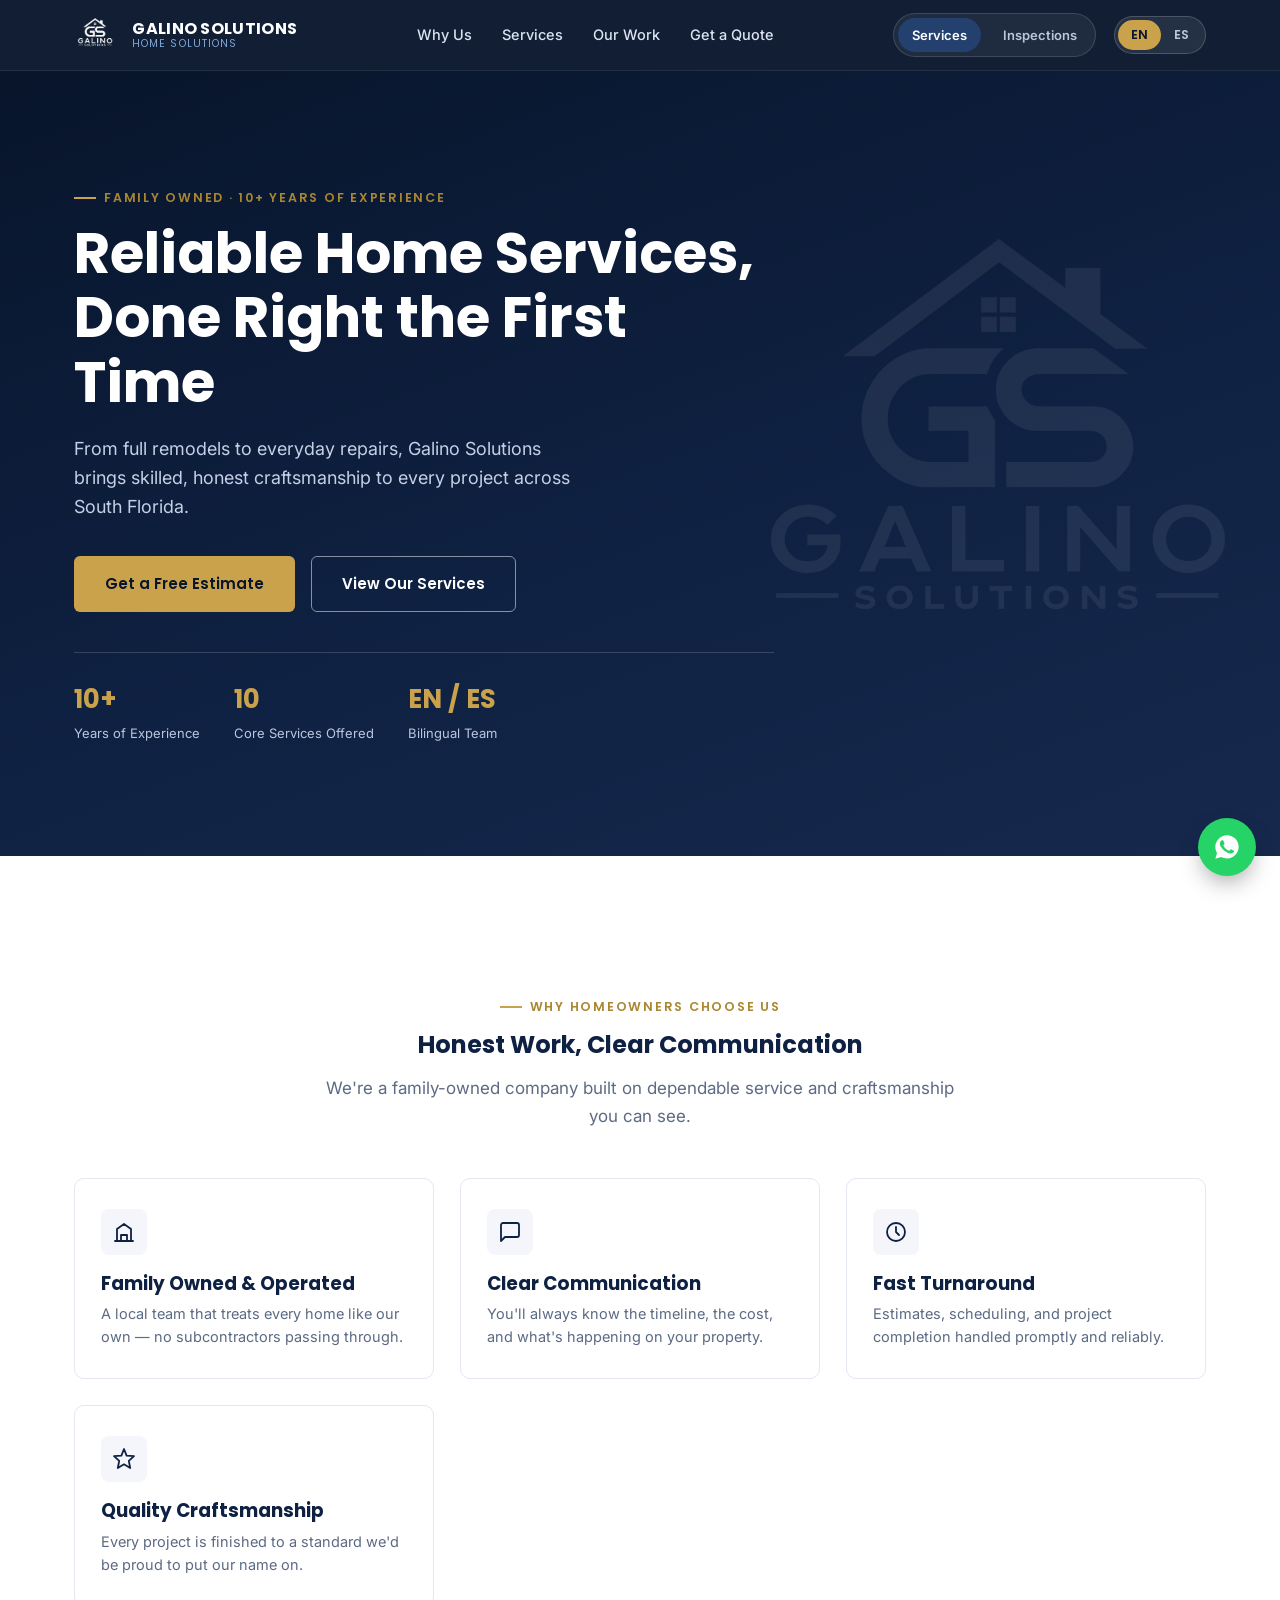
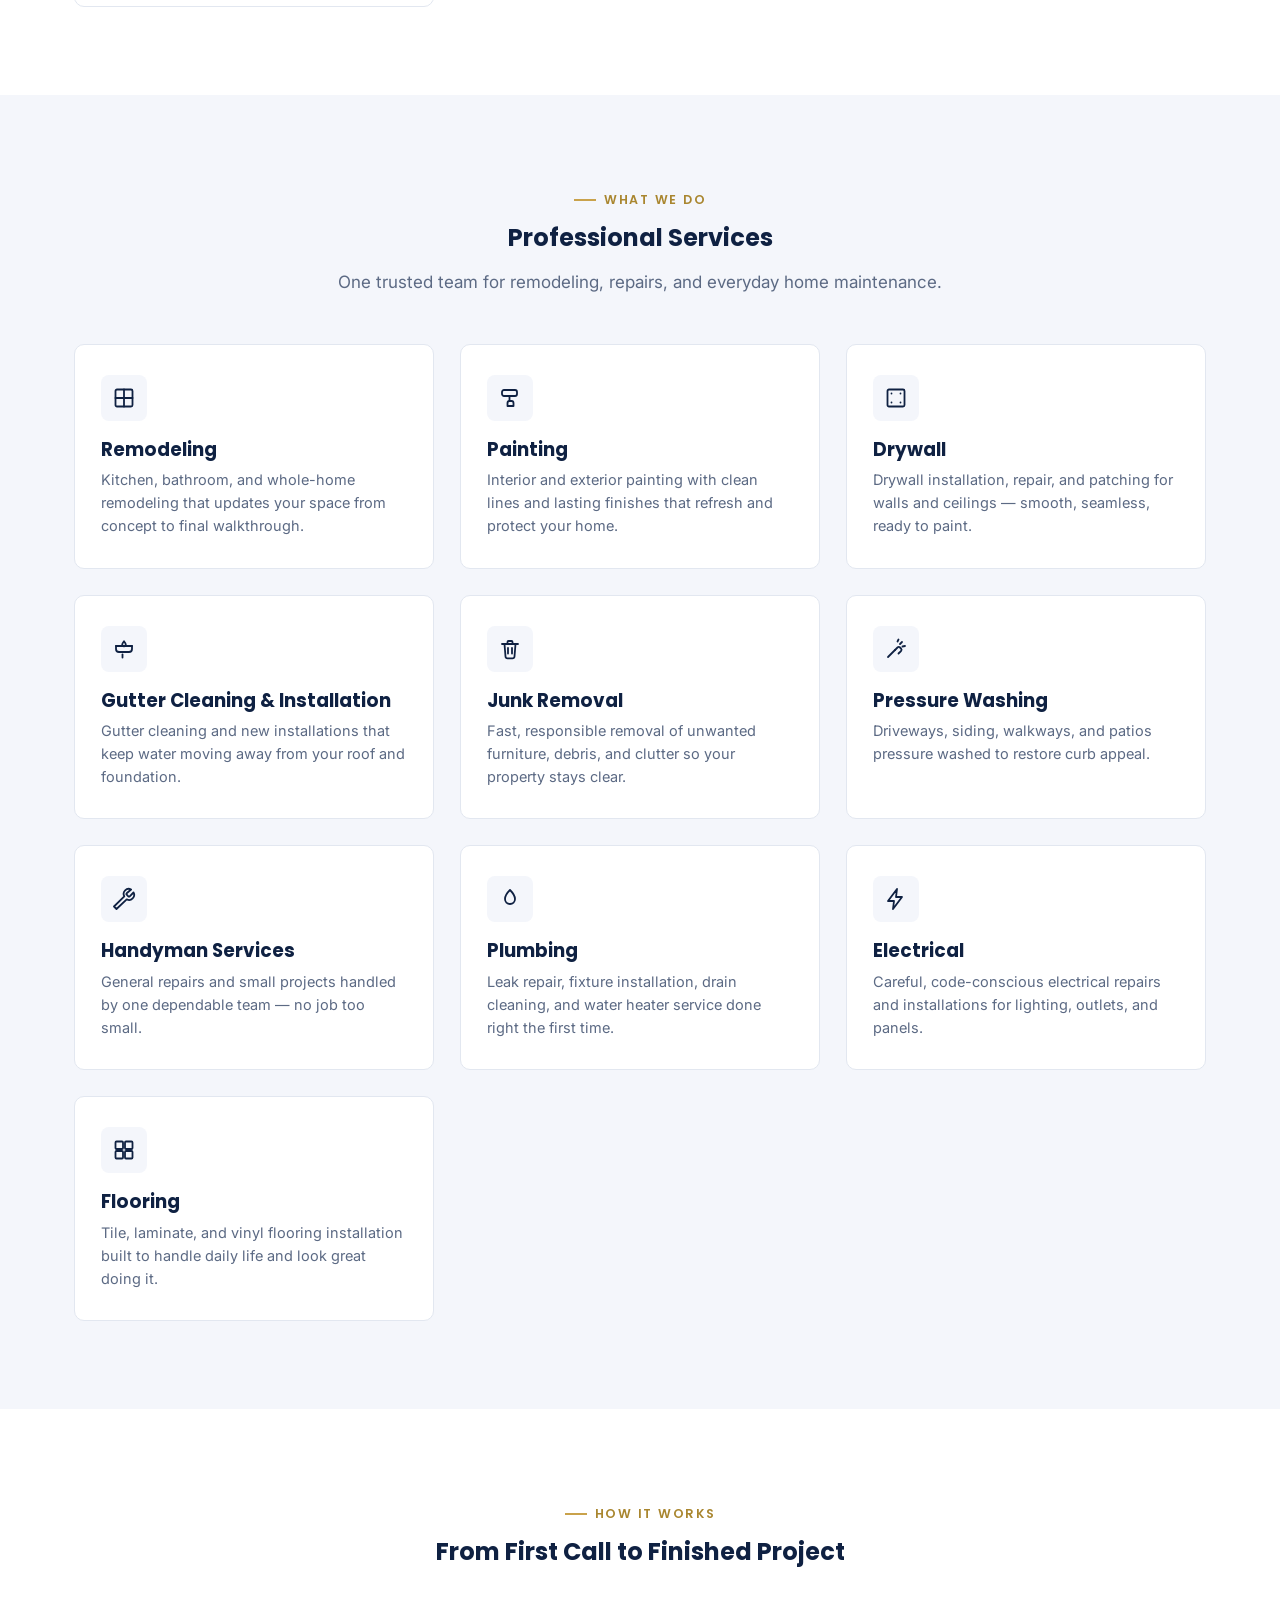
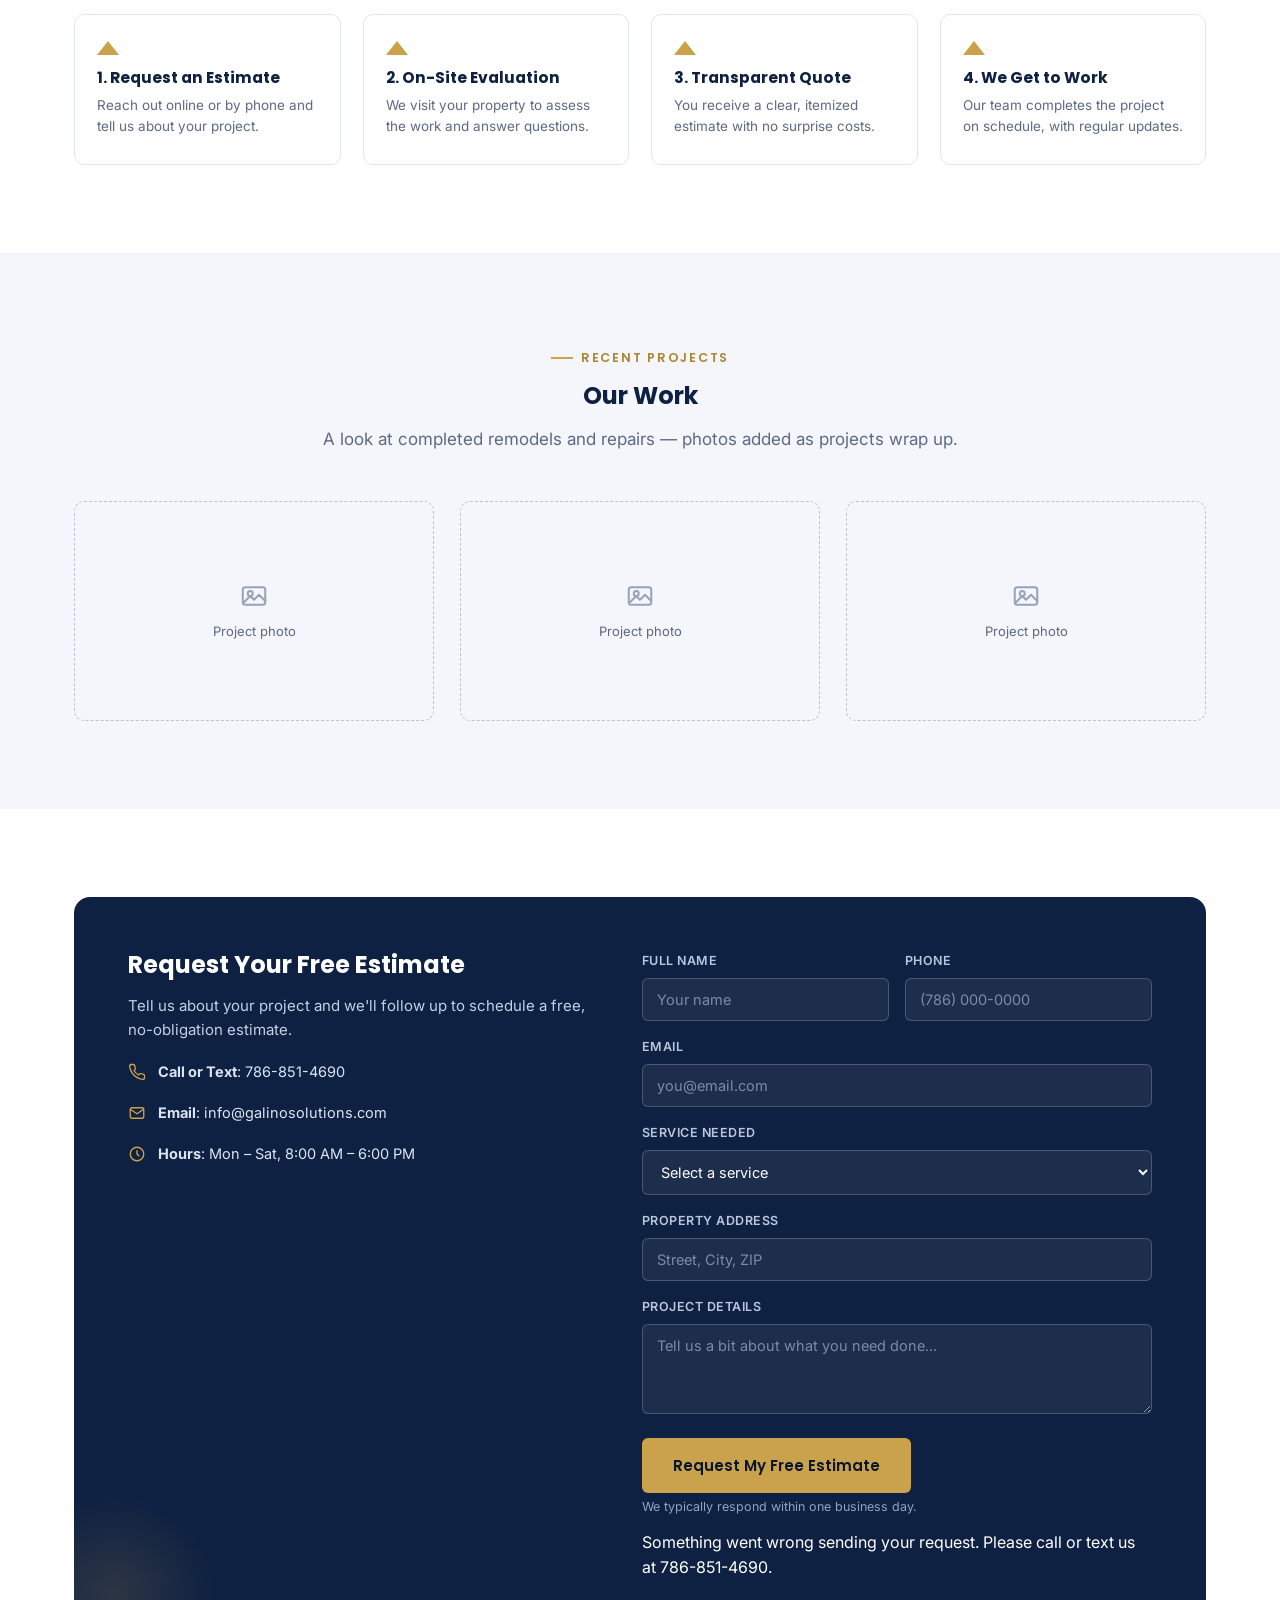
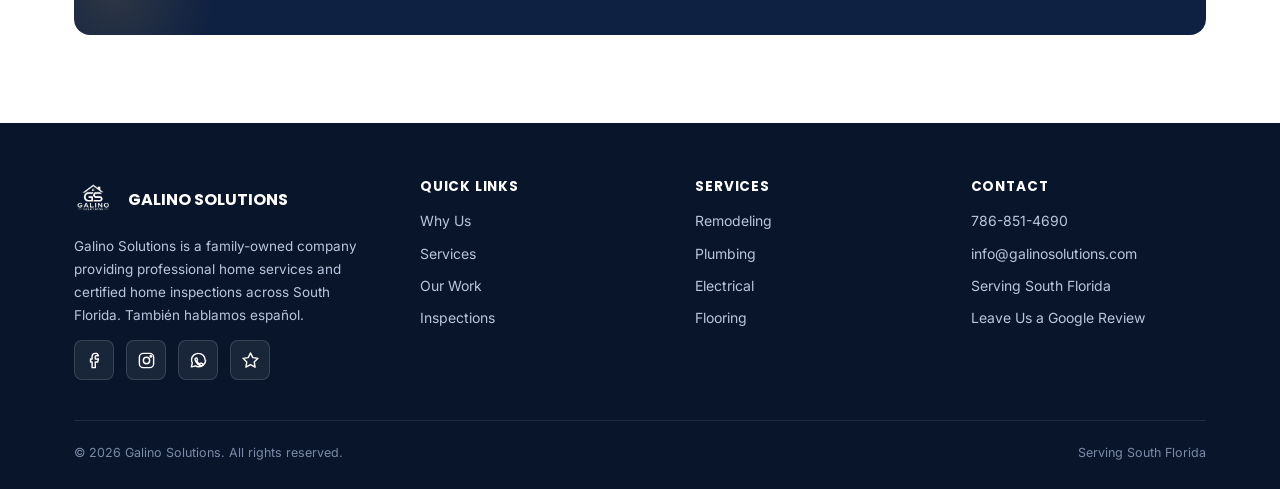
==== commit 5e19b329: "Enhance contact form with submission details and error handling Updated form to include action and m" ====
--- a/index.html
+++ b/index.html
@@ -229,7 +229,9 @@
         <div class="contact-row"><svg viewBox="0 0 24 24" fill="none" stroke-width="1.8"><circle cx="12" cy="12" r="9"/><path d="M12 7v5l3 3"/></svg><span><strong data-i18n="quote_hours_label">Hours</strong>: <span data-i18n="quote_hours_value">Mon – Sat, 8:00 AM – 6:00 PM</span></span></div>
       </div>
       <div>
-        <form class="form-grid" data-fake-submit>
+        <form class="form-grid" action="https://formspree.io/f/mqerdgje" method="POST" data-ajax-submit>
+          <input type="hidden" name="_subject" value="New Quote Request — Galino Solutions" />
+          <input type="hidden" name="form_type" value="Quote Request (Services Page)" />
           <div class="field"><label data-i18n="f_name">Full Name</label><input type="text" required data-i18n-ph="f_name_ph" placeholder="Your name" /></div>
           <div class="field"><label data-i18n="f_phone">Phone</label><input type="tel" required data-i18n-ph="f_phone_ph" placeholder="(786) 000-0000" /></div>
           <div class="field full"><label data-i18n="f_email">Email</label><input type="email" data-i18n-ph="f_email_ph" placeholder="you@email.com" /></div>
@@ -256,12 +258,14 @@
             <button type="submit" class="btn btn-primary" data-i18n="f_submit">Request My Free Estimate</button>
             <p class="form-note" data-i18n="f_note">We typically respond within one business day.</p>
             <div class="form-success" data-i18n="f_success">Thanks! Your request has been received — we'll be in touch shortly.</div>
+            <div class="form-error" data-i18n="form_error">Something went wrong sending your request. Please call or text us at 786-851-4690.</div>
           </div>
         </form>
       </div>
     </div>
   </div>
 </section>
+ 
 
 <!-- ============ FOOTER ============ -->
 <footer class="site-footer">
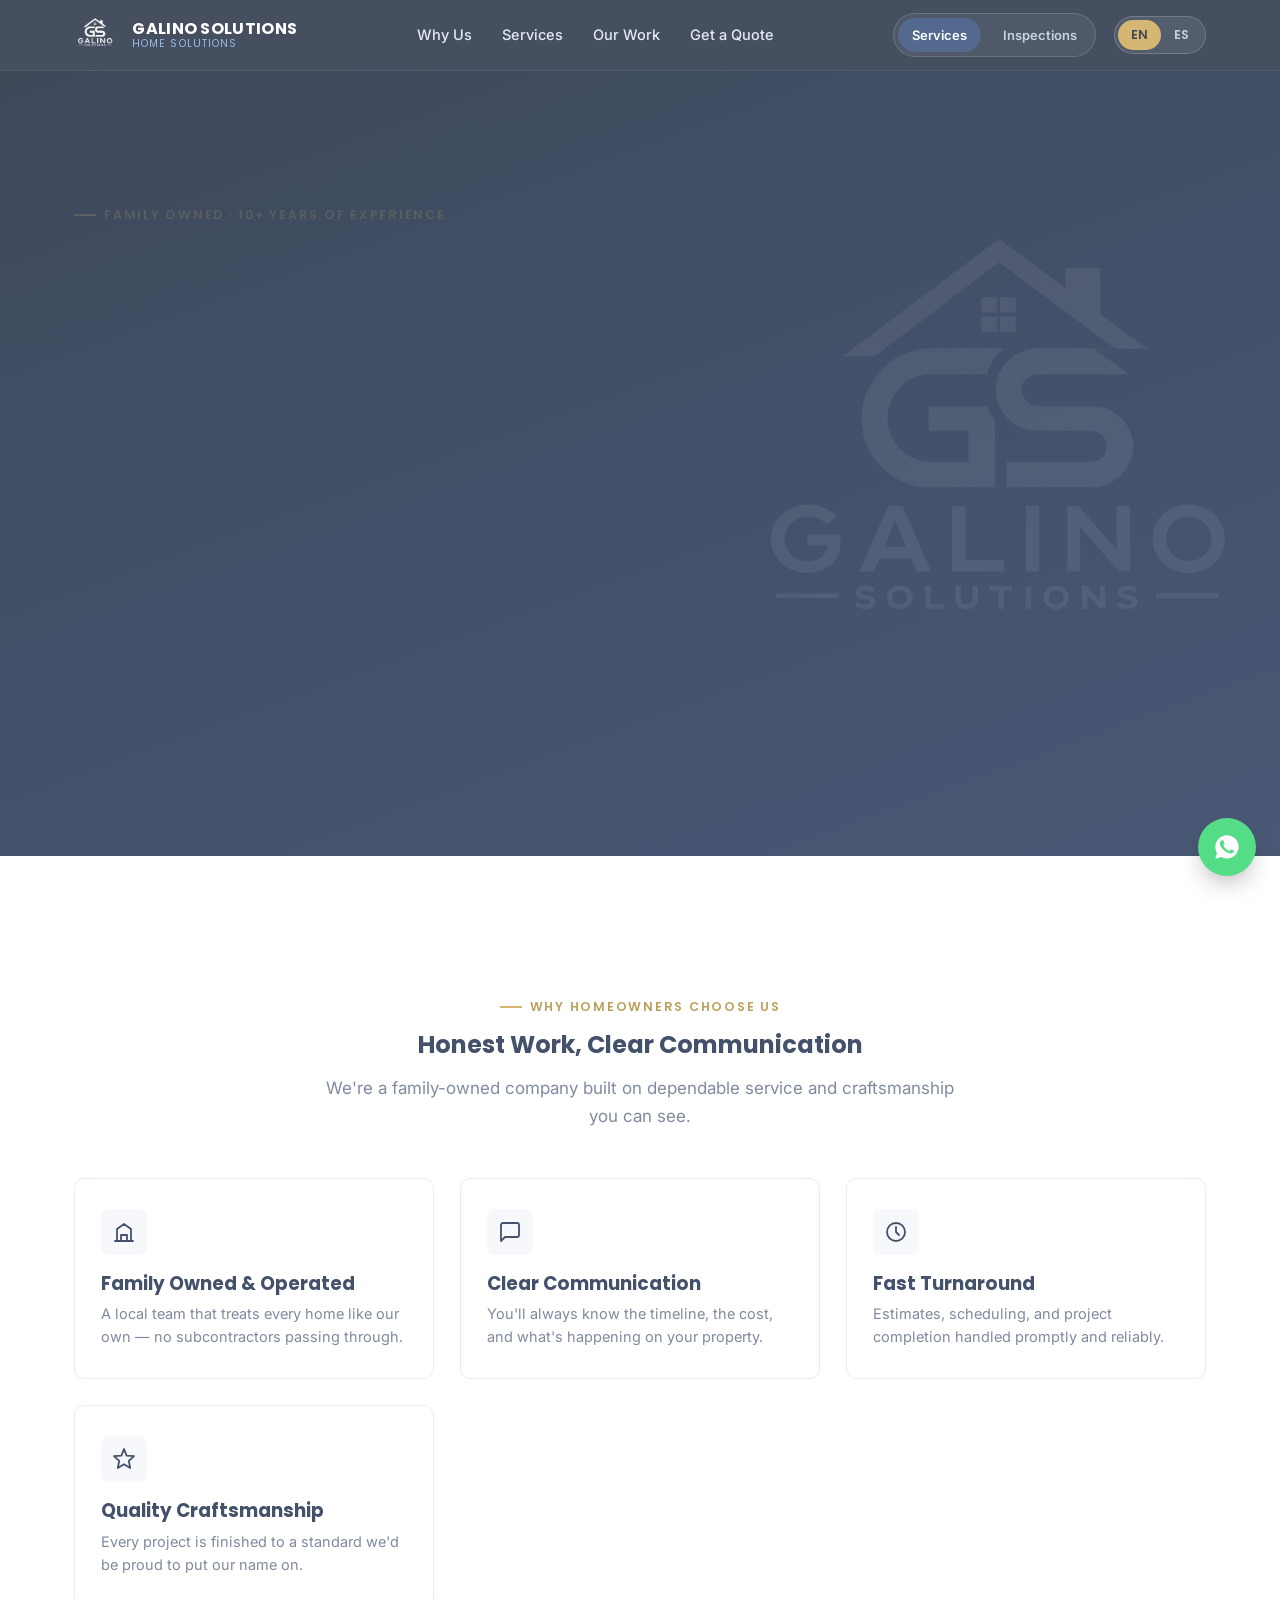
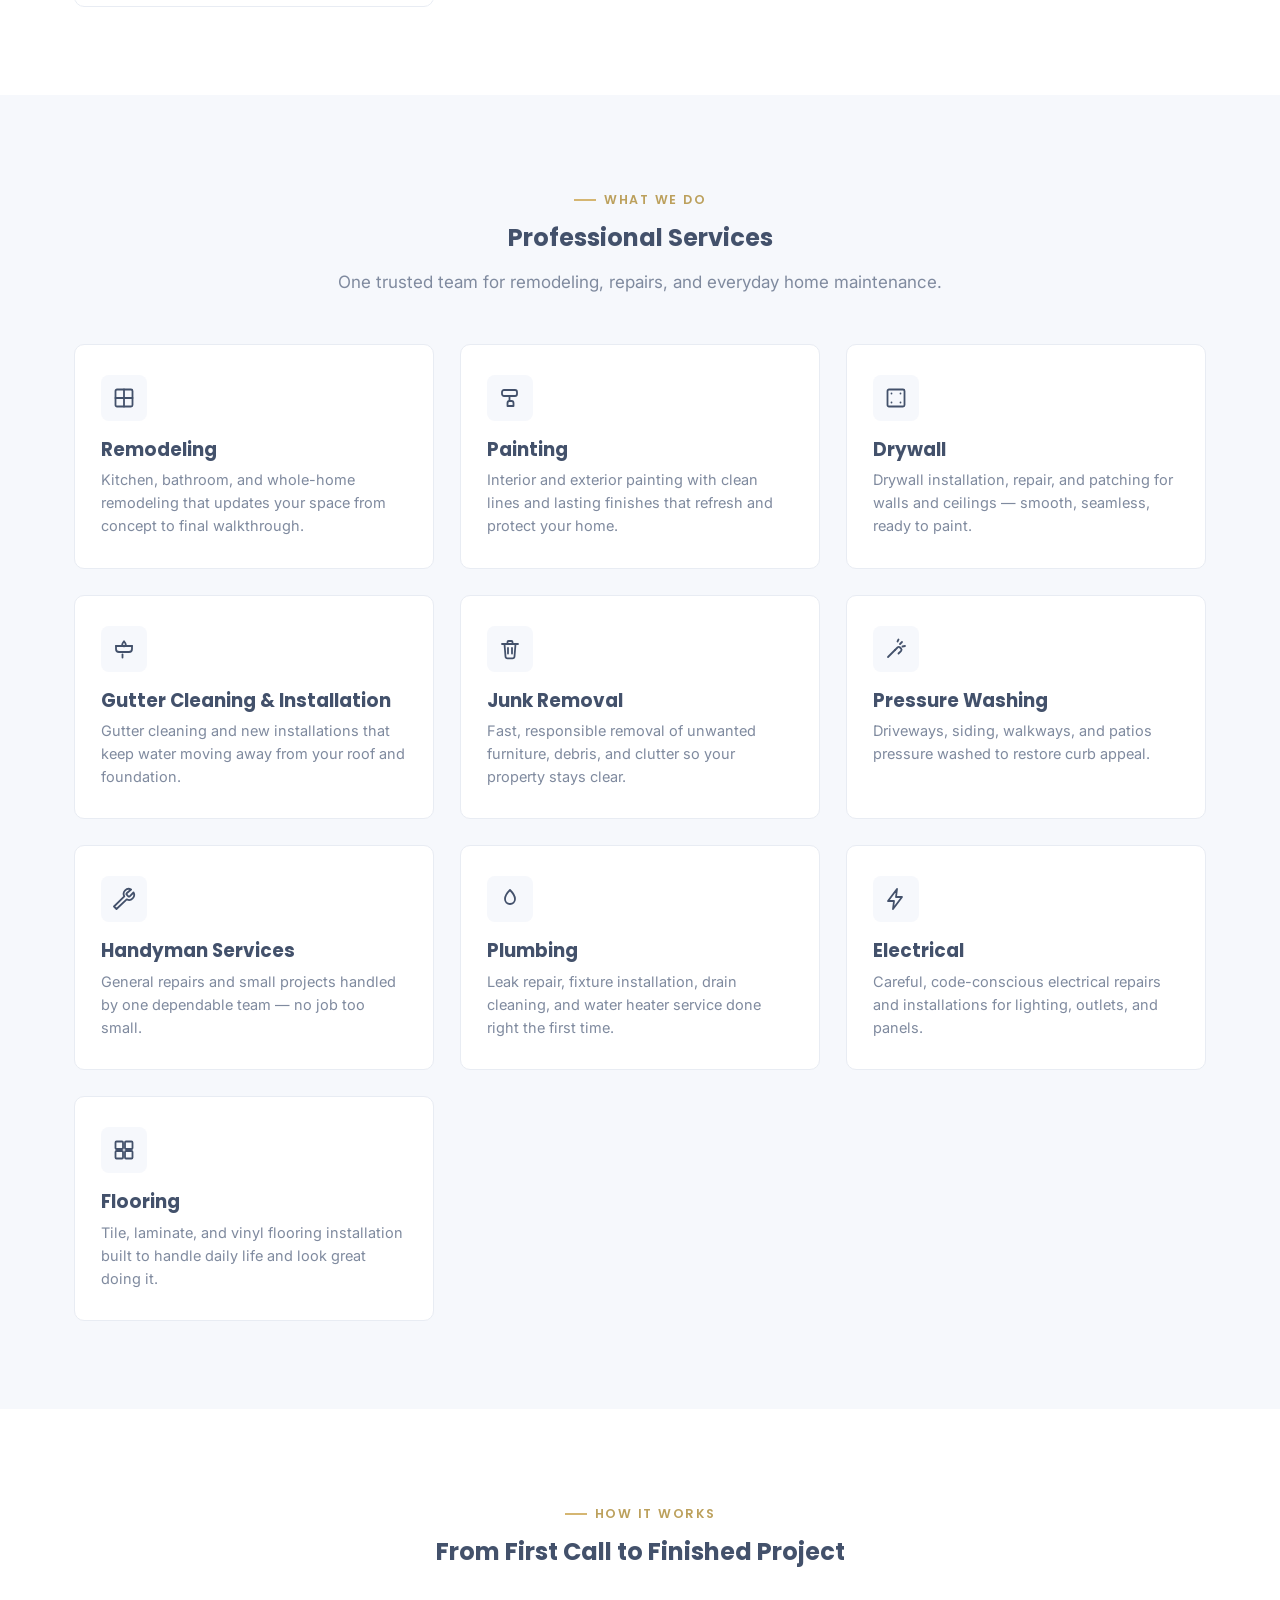
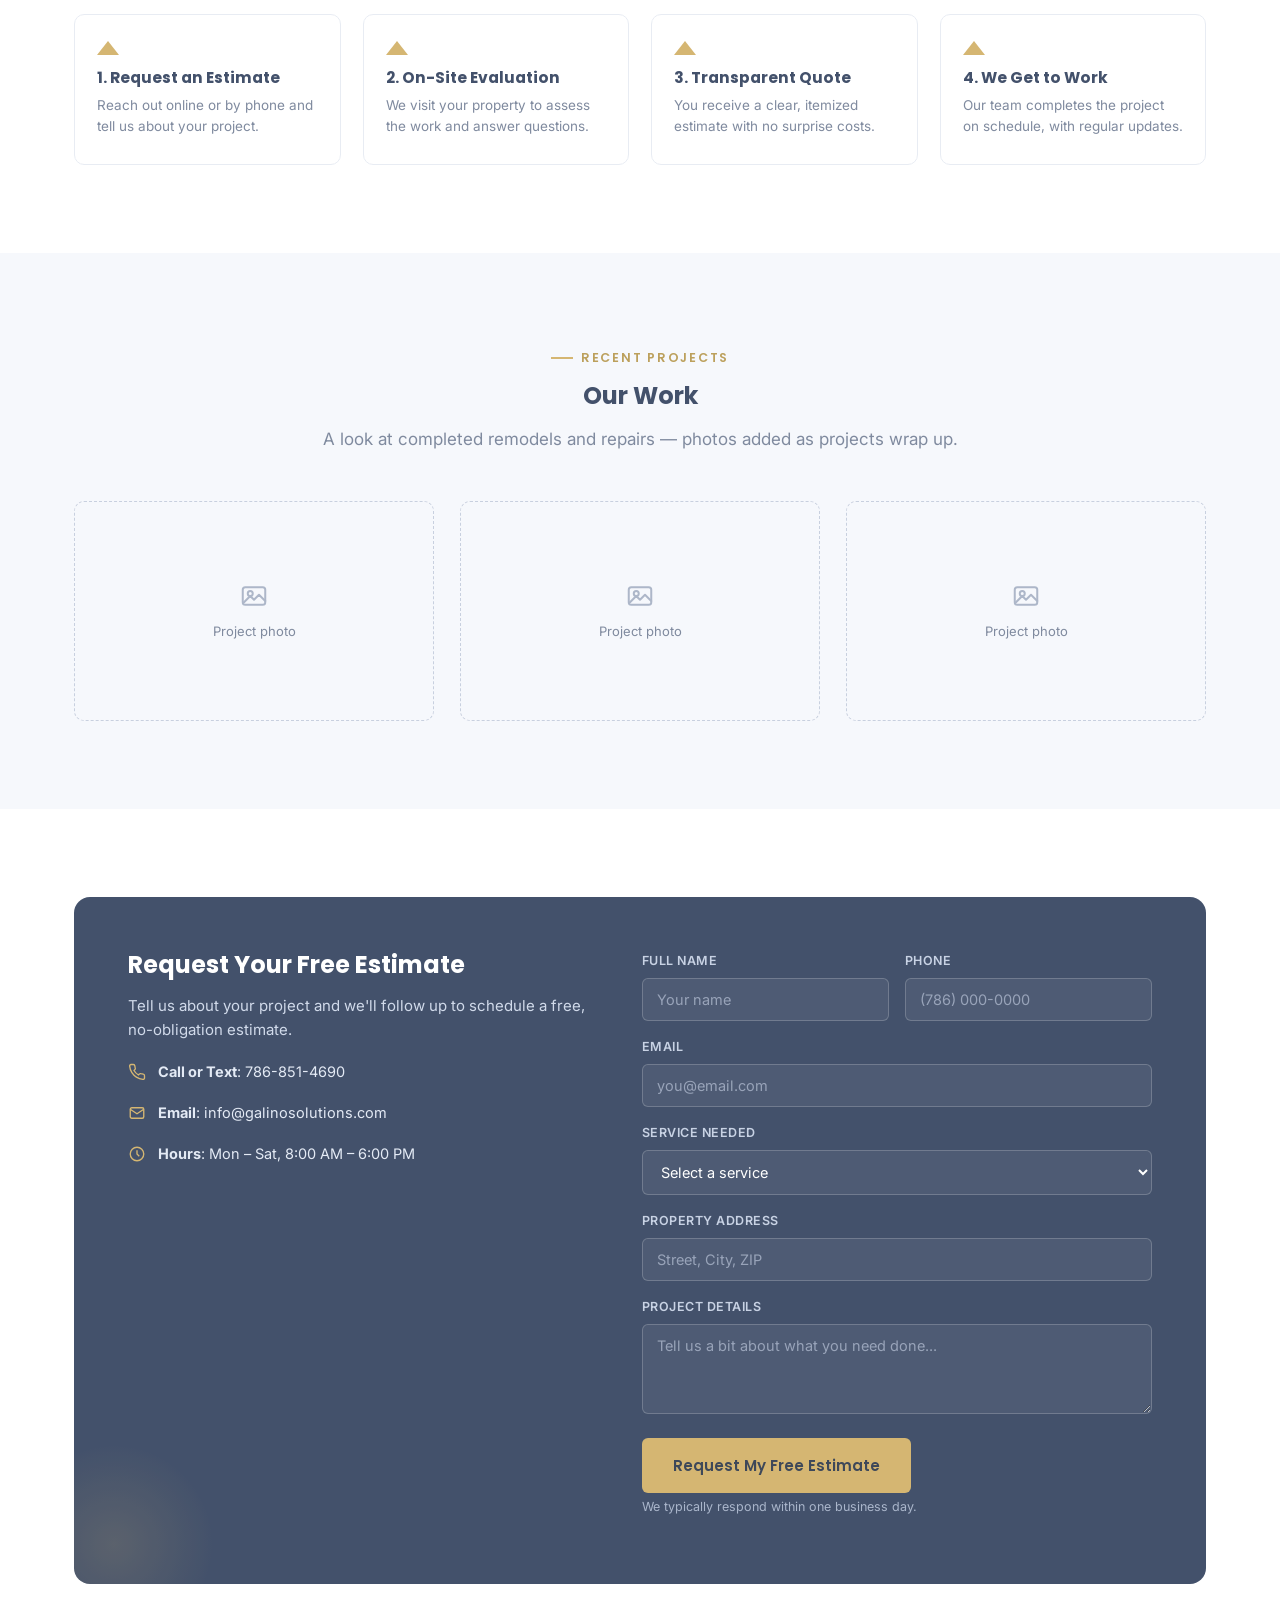
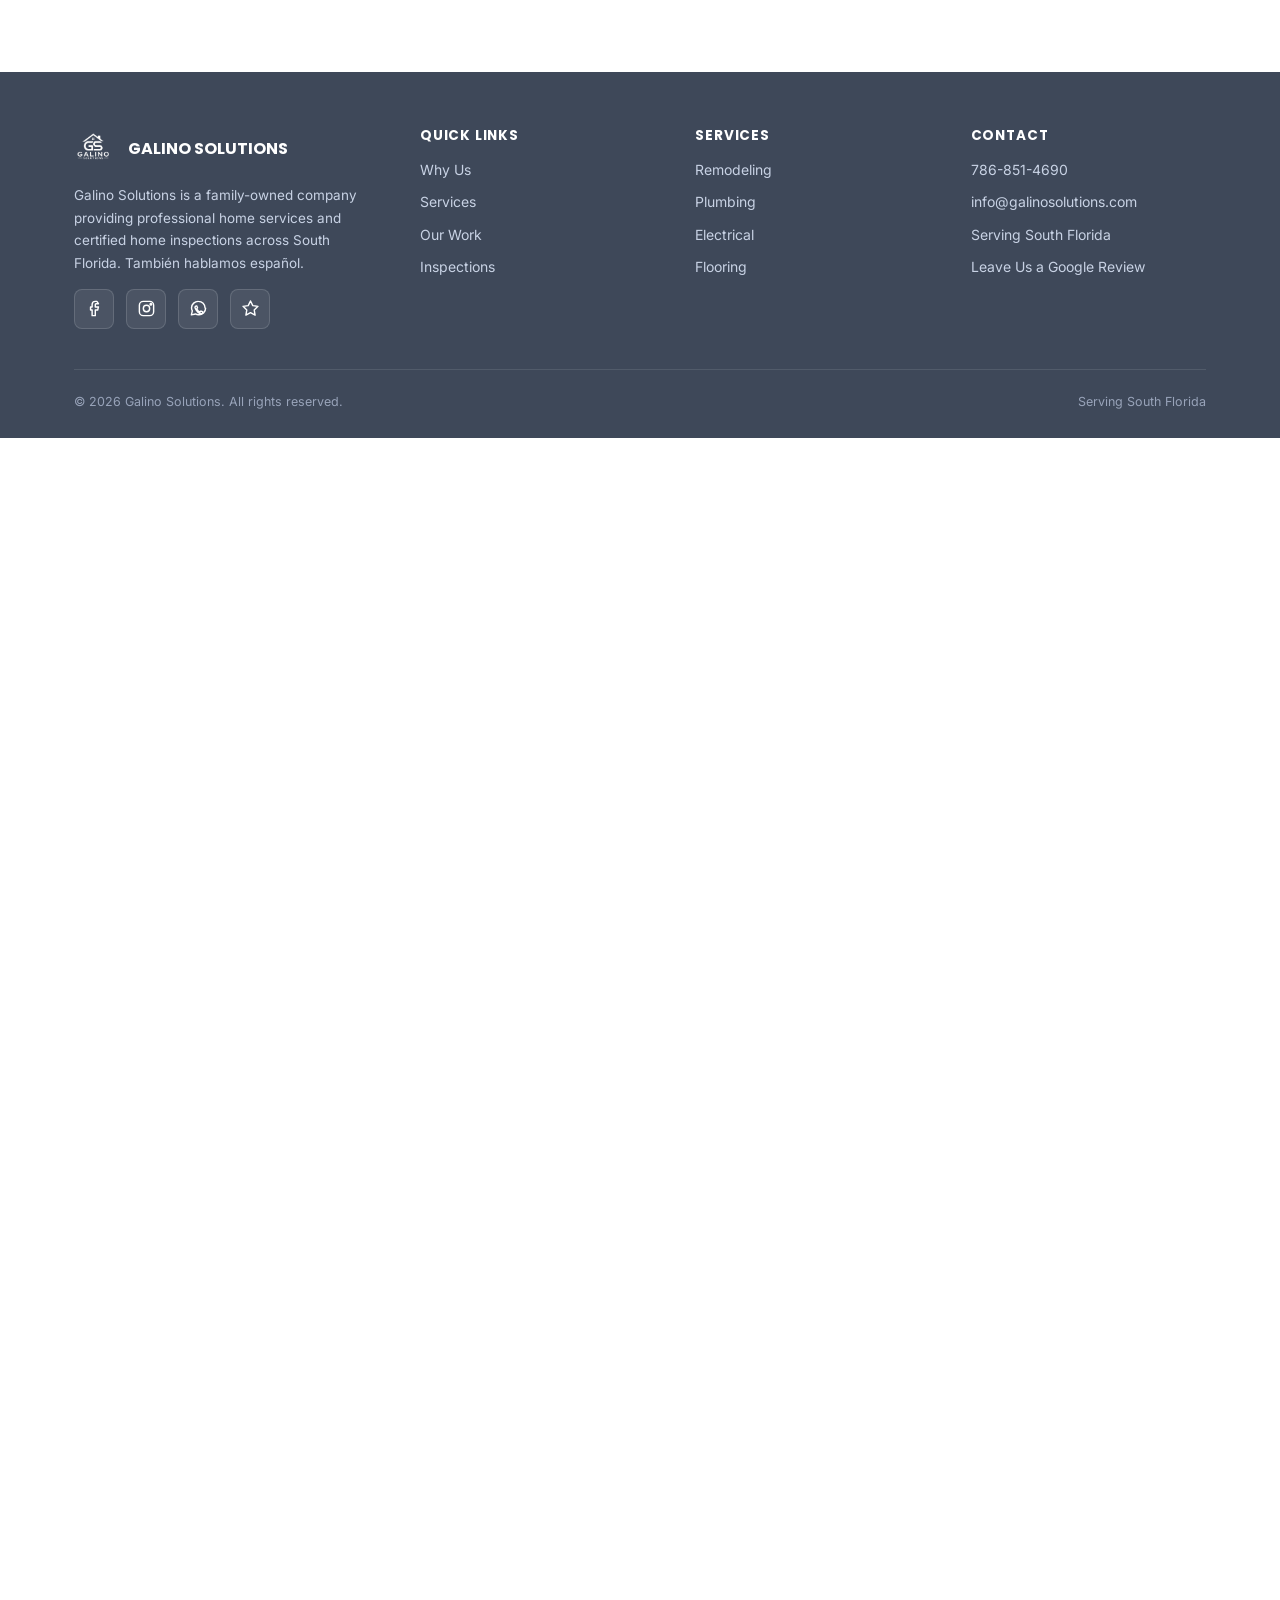
==== commit e7e33b7e: "Add files via upload" ====
--- a/index.html
+++ b/index.html
@@ -2,325 +2,11 @@
 <html lang="en">
 <head>
 <meta charset="UTF-8" />
-<meta name="viewport" content="width=device-width, initial-scale=1.0" />
-<title>Galino Solutions | Professional Home Services</title>
-<meta name="description" content="Remodeling, painting, drywall, plumbing, electrical, flooring and more. Family-owned home services across South Florida." />
-<link rel="icon" href="assets/logo_clean.png" />
-<link rel="preconnect" href="https://fonts.googleapis.com">
-<link href="https://fonts.googleapis.com/css2?family=Poppins:wght@500;600;700&family=Inter:wght@400;500;600&display=swap" rel="stylesheet">
-<link rel="stylesheet" href="css/style.css" />
+<meta http-equiv="refresh" content="0; url=services.html" />
+<link rel="canonical" href="services.html" />
+<title>Galino Solutions</title>
 </head>
 <body>
-
-<header class="site-header" id="top">
-  <nav class="nav">
-    <a href="#top" class="brand">
-      <img src="assets/logo_onDark.png" class="logo-mark" alt="Galino Solutions logo" />
-      <span class="brand-text"><strong>GALINO SOLUTIONS</strong><span data-i18n="brand_tag">Home Solutions</span></span>
-    </a>
-
-    <ul class="nav-links">
-      <li><a href="#why" data-i18n="nav_why">Why Us</a></li>
-      <li><a href="#services" data-i18n="nav_services">Services</a></li>
-      <li><a href="#gallery" data-i18n="nav_gallery">Our Work</a></li>
-      <li><a href="#quote" data-i18n="nav_quote">Get a Quote</a></li>
-    </ul>
-
-    <div class="nav-right">
-      <div class="page-links">
-        <a href="index.html" class="current" data-i18n="page_services">Services</a>
-        <a href="inspections.html" data-i18n="page_inspections">Inspections</a>
-      </div>
-      <div class="lang-toggle">
-        <button data-lang="en">EN</button>
-        <button data-lang="es">ES</button>
-      </div>
-      <button class="nav-toggle" aria-label="Menu">
-        <span></span><span></span><span></span>
-      </button>
-    </div>
-  </nav>
-  <div class="mobile-menu">
-    <a href="#why" data-i18n="nav_why">Why Us</a>
-    <a href="#services" data-i18n="nav_services">Services</a>
-    <a href="#gallery" data-i18n="nav_gallery">Our Work</a>
-    <a href="#quote" data-i18n="nav_quote">Get a Quote</a>
-    <div class="page-links">
-      <a href="index.html" class="current" data-i18n="page_services">Services</a>
-      <a href="inspections.html" data-i18n="page_inspections">Inspections</a>
-    </div>
-    <div class="lang-toggle">
-      <button data-lang="en">EN</button>
-      <button data-lang="es">ES</button>
-    </div>
-  </div>
-</header>
-
-<!-- ============ HERO ============ -->
-<section class="hero">
-  <img src="assets/logo_onDark.png" class="hero-watermark" alt="" aria-hidden="true" />
-  <div class="container hero-grid">
-    <div class="hero-inner">
-      <div class="eyebrow" data-i18n="s_hero_eyebrow">Family Owned · 10+ Years of Experience</div>
-      <h1 data-i18n="s_hero_title">Reliable Home Services, Done Right the First Time</h1>
-      <p class="lead" data-i18n="s_hero_lead">From full remodels to everyday repairs, Galino Solutions brings skilled, honest craftsmanship to every project across South Florida.</p>
-      <div class="hero-ctas">
-        <a href="#quote" class="btn btn-primary" data-i18n="s_hero_cta1">Get a Free Estimate</a>
-        <a href="#services" class="btn btn-outline" data-i18n="s_hero_cta2">View Our Services</a>
-      </div>
-      <div class="hero-stats">
-        <div><strong data-i18n="s_stat1_num">10+</strong><span data-i18n="s_stat1_label">Years of Experience</span></div>
-        <div><strong data-i18n="s_stat2_num">10</strong><span data-i18n="s_stat2_label">Core Services Offered</span></div>
-        <div><strong data-i18n="s_stat3_num">EN / ES</strong><span data-i18n="s_stat3_label">Bilingual Team</span></div>
-      </div>
-    </div>
-  </div>
-</section>
-<svg class="roofline roofline--to-white" viewBox="0 0 1200 46" preserveAspectRatio="none"><polygon points="0,46 0,30 100,4 200,30 300,10 400,30 500,4 600,26 700,6 800,30 900,10 1000,30 1100,4 1200,30 1200,46"/></svg>
-
-<!-- ============ WHY US ============ -->
-<section class="section" id="why">
-  <div class="container">
-    <div class="section-head center">
-      <div class="eyebrow" data-i18n="why_eyebrow">Why Homeowners Choose Us</div>
-      <h2 data-i18n="why_title">Honest Work, Clear Communication</h2>
-      <p data-i18n="why_lead">We're a family-owned company built on dependable service and craftsmanship you can see.</p>
-    </div>
-    <div class="grid grid-3">
-      <div class="card">
-        <div class="icon"><svg viewBox="0 0 24 24" fill="none" stroke-width="1.8" stroke-linecap="round" stroke-linejoin="round"><path d="M3 21h18M5 21V9l7-5 7 5v12M9 21v-6h6v6"/></svg></div>
-        <h3 data-i18n="why1_title">Family Owned & Operated</h3>
-        <p data-i18n="why1_body">A local team that treats every home like our own — no subcontractors passing through.</p>
-      </div>
-      <div class="card">
-        <div class="icon"><svg viewBox="0 0 24 24" fill="none" stroke-width="1.8" stroke-linecap="round" stroke-linejoin="round"><path d="M21 15a2 2 0 0 1-2 2H7l-4 4V5a2 2 0 0 1 2-2h14a2 2 0 0 1 2 2z"/></svg></div>
-        <h3 data-i18n="why2_title">Clear Communication</h3>
-        <p data-i18n="why2_body">You'll always know the timeline, the cost, and what's happening on your property.</p>
-      </div>
-      <div class="card">
-        <div class="icon"><svg viewBox="0 0 24 24" fill="none" stroke-width="1.8" stroke-linecap="round" stroke-linejoin="round"><circle cx="12" cy="12" r="9"/><path d="M12 7v5l3 3"/></svg></div>
-        <h3 data-i18n="why3_title">Fast Turnaround</h3>
-        <p data-i18n="why3_body">Estimates, scheduling, and project completion handled promptly and reliably.</p>
-      </div>
-      <div class="card">
-        <div class="icon"><svg viewBox="0 0 24 24" fill="none" stroke-width="1.8" stroke-linecap="round" stroke-linejoin="round"><path d="M12 2l2.6 6.6L22 9.2l-5.2 4.6L18.2 21 12 17.3 5.8 21l1.4-7.2L2 9.2l7.4-.6z"/></svg></div>
-        <h3 data-i18n="why4_title">Quality Craftsmanship</h3>
-        <p data-i18n="why4_body">Every project is finished to a standard we'd be proud to put our name on.</p>
-      </div>
-    </div>
-  </div>
-</section>
-
-<!-- ============ SERVICES ============ -->
-<section class="section section--offwhite" id="services">
-  <div class="container">
-    <div class="section-head center">
-      <div class="eyebrow" data-i18n="services_eyebrow">What We Do</div>
-      <h2 data-i18n="services_title">Professional Services</h2>
-      <p data-i18n="services_lead">One trusted team for remodeling, repairs, and everyday home maintenance.</p>
-    </div>
-    <div class="grid grid-3">
-
-      <div class="card">
-        <div class="icon"><svg viewBox="0 0 24 24" fill="none" stroke-width="1.8" stroke-linecap="round" stroke-linejoin="round"><rect x="3.5" y="3.5" width="17" height="17" rx="1.5"/><path d="M12 3.5v17M3.5 12h8M12 12h8.5"/></svg></div>
-        <h3 data-i18n="srv1_title">Remodeling</h3>
-        <p data-i18n="srv1_body">Kitchen, bathroom, and whole-home remodeling that updates your space from concept to final walkthrough.</p>
-      </div>
-
-      <div class="card">
-        <div class="icon"><svg viewBox="0 0 24 24" fill="none" stroke-width="1.8" stroke-linecap="round" stroke-linejoin="round"><rect x="4" y="4" width="15" height="6" rx="2"/><line x1="11.5" y1="10" x2="11.5" y2="15"/><path d="M11.5 15h2a2 2 0 0 1 2 2v3h-6v-3a2 2 0 0 1 2-2z"/></svg></div>
-        <h3 data-i18n="srv2_title">Painting</h3>
-        <p data-i18n="srv2_body">Interior and exterior painting with clean lines and lasting finishes that refresh and protect your home.</p>
-      </div>
-
-      <div class="card">
-        <div class="icon"><svg viewBox="0 0 24 24" fill="none" stroke-width="1.8" stroke-linecap="round" stroke-linejoin="round"><rect x="3.5" y="3.5" width="17" height="17" rx="1.5"/><circle cx="7.5" cy="7.5" r=".9" style="fill:var(--navy);stroke:none"/><circle cx="16.5" cy="7.5" r=".9" style="fill:var(--navy);stroke:none"/><circle cx="7.5" cy="16.5" r=".9" style="fill:var(--navy);stroke:none"/><circle cx="16.5" cy="16.5" r=".9" style="fill:var(--navy);stroke:none"/></svg></div>
-        <h3 data-i18n="srv3_title">Drywall</h3>
-        <p data-i18n="srv3_body">Drywall installation, repair, and patching for walls and ceilings — smooth, seamless, ready to paint.</p>
-      </div>
-
-      <div class="card">
-        <div class="icon"><svg viewBox="0 0 24 24" fill="none" stroke-width="1.8" stroke-linecap="round" stroke-linejoin="round"><path d="M4 9h16"/><path d="M4 9v3a3 3 0 0 0 3 3h10a3 3 0 0 0 3-3V9"/><path d="M12 4.2c1.1 1.4 1.8 2.5 1.8 3.4a1.8 1.8 0 1 1-3.6 0c0-.9.7-2 1.8-3.4z"/><line x1="10.5" y1="17.5" x2="10.5" y2="20.5"/></svg></div>
-        <h3 data-i18n="srv4_title">Gutter Cleaning & Installation</h3>
-        <p data-i18n="srv4_body">Gutter cleaning and new installations that keep water moving away from your roof and foundation.</p>
-      </div>
-
-      <div class="card">
-        <div class="icon"><svg viewBox="0 0 24 24" fill="none" stroke-width="1.8" stroke-linecap="round" stroke-linejoin="round"><path d="M4 7h16"/><path d="M9.5 7V5a1 1 0 0 1 1-1h3a1 1 0 0 1 1 1v2"/><path d="M6.5 7l1 12.5a2 2 0 0 0 2 1.8h5a2 2 0 0 0 2-1.8L17.5 7"/><line x1="10" y1="11" x2="10" y2="16.5"/><line x1="14" y1="11" x2="14" y2="16.5"/></svg></div>
-        <h3 data-i18n="srv5_title">Junk Removal</h3>
-        <p data-i18n="srv5_body">Fast, responsible removal of unwanted furniture, debris, and clutter so your property stays clear.</p>
-      </div>
-
-      <div class="card">
-        <div class="icon"><svg viewBox="0 0 24 24" fill="none" stroke-width="1.8" stroke-linecap="round" stroke-linejoin="round"><path d="M4 20l7-7"/><path d="M11 13l2.5-2.5a1.8 1.8 0 0 1 2.5 0l1 1a1.8 1.8 0 0 1 0 2.5L14.5 16.5"/><line x1="16" y1="7" x2="18" y2="5"/><line x1="18.5" y1="9.5" x2="21" y2="9"/><line x1="13.5" y1="4.5" x2="14.5" y2="2.5"/></svg></div>
-        <h3 data-i18n="srv6_title">Pressure Washing</h3>
-        <p data-i18n="srv6_body">Driveways, siding, walkways, and patios pressure washed to restore curb appeal.</p>
-      </div>
-
-      <div class="card">
-        <div class="icon"><svg viewBox="0 0 24 24" fill="none" stroke-width="1.8" stroke-linecap="round" stroke-linejoin="round"><path d="M14.7 6.3a1 1 0 0 0 0 1.4l1.6 1.6a1 1 0 0 0 1.4 0l3.8-3.8a5 5 0 0 1-6.8 6.8L4.5 22 2 19.5 12.3 9.3a5 5 0 0 1 6.8-6.8z"/></svg></div>
-        <h3 data-i18n="srv7_title">Handyman Services</h3>
-        <p data-i18n="srv7_body">General repairs and small projects handled by one dependable team — no job too small.</p>
-      </div>
-
-      <div class="card">
-        <div class="icon"><svg viewBox="0 0 24 24" fill="none" stroke-width="1.8" stroke-linecap="round" stroke-linejoin="round"><path d="M12 3c3 3 5 6 5 9a5 5 0 0 1-10 0c0-3 2-6 5-9z"/></svg></div>
-        <h3 data-i18n="srv8_title">Plumbing</h3>
-        <p data-i18n="srv8_body">Leak repair, fixture installation, drain cleaning, and water heater service done right the first time.</p>
-      </div>
-
-      <div class="card">
-        <div class="icon"><svg viewBox="0 0 24 24" fill="none" stroke-width="1.8" stroke-linecap="round" stroke-linejoin="round"><path d="M13 2 4 14h6l-1 8 9-12h-6z"/></svg></div>
-        <h3 data-i18n="srv9_title">Electrical</h3>
-        <p data-i18n="srv9_body">Careful, code-conscious electrical repairs and installations for lighting, outlets, and panels.</p>
-      </div>
-
-      <div class="card">
-        <div class="icon"><svg viewBox="0 0 24 24" fill="none" stroke-width="1.8" stroke-linecap="round" stroke-linejoin="round"><rect x="3.5" y="3.5" width="7.5" height="7.5" rx="1"/><rect x="13" y="3.5" width="7.5" height="7.5" rx="1"/><rect x="3.5" y="13" width="7.5" height="7.5" rx="1"/><rect x="13" y="13" width="7.5" height="7.5" rx="1"/></svg></div>
-        <h3 data-i18n="srv10_title">Flooring</h3>
-        <p data-i18n="srv10_body">Tile, laminate, and vinyl flooring installation built to handle daily life and look great doing it.</p>
-      </div>
-
-    </div>
-  </div>
-</section>
-
-<!-- ============ PROCESS ============ -->
-<section class="section">
-  <div class="container">
-    <div class="section-head center">
-      <div class="eyebrow" data-i18n="process_eyebrow">How It Works</div>
-      <h2 data-i18n="process_title">From First Call to Finished Project</h2>
-    </div>
-    <div class="timeline">
-      <div class="step"><div class="roof-mark"></div><h4 data-i18n="step1_title">1. Request an Estimate</h4><p data-i18n="step1_body">Reach out online or by phone and tell us about your project.</p></div>
-      <div class="step"><div class="roof-mark"></div><h4 data-i18n="step2_title">2. On-Site Evaluation</h4><p data-i18n="step2_body">We visit your property to assess the work and answer questions.</p></div>
-      <div class="step"><div class="roof-mark"></div><h4 data-i18n="step3_title">3. Transparent Quote</h4><p data-i18n="step3_body">You receive a clear, itemized estimate with no surprise costs.</p></div>
-      <div class="step"><div class="roof-mark"></div><h4 data-i18n="step4_title">4. We Get to Work</h4><p data-i18n="step4_body">Our team completes the project on schedule, with regular updates.</p></div>
-    </div>
-  </div>
-</section>
-
-<!-- ============ GALLERY ============ -->
-<section class="section section--offwhite" id="gallery">
-  <div class="container">
-    <div class="section-head center">
-      <div class="eyebrow" data-i18n="gallery_eyebrow">Recent Projects</div>
-      <h2 data-i18n="gallery_title">Our Work</h2>
-      <p data-i18n="gallery_lead">A look at completed remodels and repairs — photos added as projects wrap up.</p>
-    </div>
-    <div class="grid grid-3">
-      <div class="photo-slot"><div class="ph-inner"><svg viewBox="0 0 24 24" fill="none" stroke-width="1.6" stroke-linecap="round" stroke-linejoin="round"><rect x="3" y="5" width="18" height="14" rx="2"/><circle cx="9" cy="10" r="2"/><path d="M21 16l-5-5-4 4-3-3-5 5"/></svg><span data-i18n="photo_add">Project photo</span></div></div>
-      <div class="photo-slot"><div class="ph-inner"><svg viewBox="0 0 24 24" fill="none" stroke-width="1.6" stroke-linecap="round" stroke-linejoin="round"><rect x="3" y="5" width="18" height="14" rx="2"/><circle cx="9" cy="10" r="2"/><path d="M21 16l-5-5-4 4-3-3-5 5"/></svg><span data-i18n="photo_add">Project photo</span></div></div>
-      <div class="photo-slot"><div class="ph-inner"><svg viewBox="0 0 24 24" fill="none" stroke-width="1.6" stroke-linecap="round" stroke-linejoin="round"><rect x="3" y="5" width="18" height="14" rx="2"/><circle cx="9" cy="10" r="2"/><path d="M21 16l-5-5-4 4-3-3-5 5"/></svg><span data-i18n="photo_add">Project photo</span></div></div>
-    </div>
-  </div>
-</section>
-
-<!-- ============ QUOTE FORM ============ -->
-<section class="section" id="quote">
-  <div class="container">
-    <div class="form-panel">
-      <div class="form-side">
-        <h2 data-i18n="quote_title">Request Your Free Estimate</h2>
-        <p data-i18n="quote_lead">Tell us about your project and we'll follow up to schedule a free, no-obligation estimate.</p>
-        <div class="contact-row"><svg viewBox="0 0 24 24" fill="none" stroke-width="1.8"><path d="M22 16.9v3a2 2 0 0 1-2.2 2 19.8 19.8 0 0 1-8.6-3 19.5 19.5 0 0 1-6-6 19.8 19.8 0 0 1-3-8.7A2 2 0 0 1 4.1 2h3a2 2 0 0 1 2 1.7c.1 1 .3 2 .6 3a2 2 0 0 1-.5 2.1L8 10a16 16 0 0 0 6 6l1.2-1.2a2 2 0 0 1 2.1-.5c1 .3 2 .5 3 .6a2 2 0 0 1 1.7 2z"/></svg><span><strong data-i18n="quote_phone_label">Call or Text</strong>: 786-851-4690</span></div>
-        <div class="contact-row"><svg viewBox="0 0 24 24" fill="none" stroke-width="1.8"><rect x="3" y="5" width="18" height="14" rx="2"/><path d="M3 7l9 6 9-6"/></svg><span><strong data-i18n="quote_email_label">Email</strong>: info@galinosolutions.com</span></div>
-        <div class="contact-row"><svg viewBox="0 0 24 24" fill="none" stroke-width="1.8"><circle cx="12" cy="12" r="9"/><path d="M12 7v5l3 3"/></svg><span><strong data-i18n="quote_hours_label">Hours</strong>: <span data-i18n="quote_hours_value">Mon – Sat, 8:00 AM – 6:00 PM</span></span></div>
-      </div>
-      <div>
-        <form class="form-grid" action="https://formspree.io/f/mqerdgje" method="POST" data-ajax-submit>
-          <input type="hidden" name="_subject" value="New Quote Request — Galino Solutions" />
-          <input type="hidden" name="form_type" value="Quote Request (Services Page)" />
-          <div class="field"><label data-i18n="f_name">Full Name</label><input type="text" required data-i18n-ph="f_name_ph" placeholder="Your name" /></div>
-          <div class="field"><label data-i18n="f_phone">Phone</label><input type="tel" required data-i18n-ph="f_phone_ph" placeholder="(786) 000-0000" /></div>
-          <div class="field full"><label data-i18n="f_email">Email</label><input type="email" data-i18n-ph="f_email_ph" placeholder="you@email.com" /></div>
-          <div class="field full">
-            <label data-i18n="f_service">Service Needed</label>
-            <select required>
-              <option value="" data-i18n="f_service_ph">Select a service</option>
-              <option data-i18n="srv1_title">Remodeling</option>
-              <option data-i18n="srv2_title">Painting</option>
-              <option data-i18n="srv3_title">Drywall</option>
-              <option data-i18n="srv4_title">Gutter Cleaning & Installation</option>
-              <option data-i18n="srv5_title">Junk Removal</option>
-              <option data-i18n="srv6_title">Pressure Washing</option>
-              <option data-i18n="srv7_title">Handyman Services</option>
-              <option data-i18n="srv8_title">Plumbing</option>
-              <option data-i18n="srv9_title">Electrical</option>
-              <option data-i18n="srv10_title">Flooring</option>
-              <option data-i18n="f_service_other">Other / Not Sure</option>
-            </select>
-          </div>
-          <div class="field full"><label data-i18n="f_address">Property Address</label><input type="text" data-i18n-ph="f_address_ph" placeholder="Street, City, ZIP" /></div>
-          <div class="field full"><label data-i18n="f_message">Project Details</label><textarea data-i18n-ph="f_message_ph" placeholder="Tell us a bit about what you need done..."></textarea></div>
-          <div class="field full">
-            <button type="submit" class="btn btn-primary" data-i18n="f_submit">Request My Free Estimate</button>
-            <p class="form-note" data-i18n="f_note">We typically respond within one business day.</p>
-            <div class="form-success" data-i18n="f_success">Thanks! Your request has been received — we'll be in touch shortly.</div>
-            <div class="form-error" data-i18n="form_error">Something went wrong sending your request. Please call or text us at 786-851-4690.</div>
-          </div>
-        </form>
-      </div>
-    </div>
-  </div>
-</section>
- 
-
-<!-- ============ FOOTER ============ -->
-<footer class="site-footer">
-  <div class="container">
-    <div class="footer-top">
-      <div>
-        <div class="footer-brand"><img src="assets/logo_onDark.png" class="logo-mark" alt="Galino Solutions" /><strong>GALINO SOLUTIONS</strong></div>
-        <p data-i18n="foot_about">Galino Solutions is a family-owned company providing professional home services and certified home inspections across South Florida. También hablamos español.</p>
-        <div class="social-row">
-          <a href="https://facebook.com/galinosolutions" target="_blank" rel="noopener" aria-label="Facebook"><svg viewBox="0 0 24 24" fill="none" stroke-width="1.8" stroke-linecap="round" stroke-linejoin="round"><path d="M15 3h-2a4 4 0 0 0-4 4v3H7v4h2v7h4v-7h3l1-4h-4V7a1 1 0 0 1 1-1h3z"/></svg></a>
-          <a href="https://instagram.com/galinosolutions" target="_blank" rel="noopener" aria-label="Instagram"><svg viewBox="0 0 24 24" fill="none" stroke-width="1.8" stroke-linecap="round" stroke-linejoin="round"><rect x="3" y="3" width="18" height="18" rx="5"/><circle cx="12" cy="12" r="4"/><circle cx="17.5" cy="6.5" r="1"/></svg></a>
-          <a href="https://wa.me/17868514690" target="_blank" rel="noopener" aria-label="WhatsApp"><svg viewBox="0 0 24 24" fill="none" stroke-width="1.8" stroke-linecap="round" stroke-linejoin="round"><path d="M21 11.5a8.4 8.4 0 0 1-8.9 8.4 8.5 8.5 0 0 1-4-1L3 20l1.2-5a8.4 8.4 0 0 1-1-4A8.4 8.4 0 0 1 11.9 3a8.4 8.4 0 0 1 8.4 8.5z"/><path d="M8.5 9.3c.2-.5.4-.5.6-.5h.5c.2 0 .4 0 .5.4.2.5.6 1.6.6 1.7.1.1.1.3 0 .4-.1.2-.1.3-.3.4l-.4.5c-.1.2-.3.3-.1.6.2.3.8 1.2 1.6 2 1 .8 1.9 1.1 2.2 1.3.3.1.5.1.6-.1l.6-.7c.2-.2.4-.2.6-.1l1.5.7c.2.1.3.2.4.3 0 .2 0 .9-.3 1.3-.3.4-1.4 1-2 1-.5 0-2-.2-3.9-1.9-2.3-2.1-3-4-3.1-4.4-.1-.4-.7-1.3-.5-2z"/></svg></a>
-          <a href="https://g.page/r/CZk6ZqZkCjHMEBM/review" target="_blank" rel="noopener" aria-label="Google Reviews"><svg viewBox="0 0 24 24" fill="none" stroke-width="1.8" stroke-linecap="round" stroke-linejoin="round"><path d="M12 2.5l2.9 5.9 6.5.9-4.7 4.6 1.1 6.4L12 17.3l-5.8 3 1.1-6.4-4.7-4.6 6.5-.9z"/></svg></a>
-        </div>
-      </div>
-      <div class="footer-col">
-        <h4 data-i18n="foot_quicklinks">Quick Links</h4>
-        <ul>
-          <li><a href="#why" data-i18n="nav_why">Why Us</a></li>
-          <li><a href="#services" data-i18n="nav_services">Services</a></li>
-          <li><a href="#gallery" data-i18n="nav_gallery">Our Work</a></li>
-          <li><a href="inspections.html" data-i18n="page_inspections">Inspections</a></li>
-        </ul>
-      </div>
-      <div class="footer-col">
-        <h4 data-i18n="foot_services">Services</h4>
-        <ul>
-          <li><span data-i18n="srv1_title">Remodeling</span></li>
-          <li><span data-i18n="srv8_title">Plumbing</span></li>
-          <li><span data-i18n="srv9_title">Electrical</span></li>
-          <li><span data-i18n="srv10_title">Flooring</span></li>
-        </ul>
-      </div>
-      <div class="footer-col">
-        <h4 data-i18n="foot_contact">Contact</h4>
-        <ul>
-          <li>786-851-4690</li>
-          <li>info@galinosolutions.com</li>
-          <li data-i18n="foot_area">Serving South Florida</li>
-          <li><a href="https://g.page/r/CZk6ZqZkCjHMEBM/review" target="_blank" rel="noopener" data-i18n="foot_review">Leave Us a Google Review</a></li>
-        </ul>
-      </div>
-    </div>
-    <div class="footer-bottom">
-      <span>© 2026 Galino Solutions. <span data-i18n="foot_rights">All rights reserved.</span></span>
-      <span data-i18n="foot_area">Serving South Florida</span>
-    </div>
-  </div>
-</footer>
-
-<a class="wa-float" href="https://wa.me/17868514690" target="_blank" rel="noopener" aria-label="WhatsApp">
-  <svg viewBox="0 0 24 24"><path d="M12 2C6.5 2 2 6.5 2 12c0 1.8.5 3.6 1.4 5.1L2 22l5-1.4c1.4.8 3.1 1.2 5 1.2 5.5 0 10-4.5 10-10S17.5 2 12 2zm5.6 14.2c-.2.6-1.3 1.2-1.9 1.3-.5.1-1.1.1-1.8-.1-.4-.1-1-.3-1.7-.6-3-1.3-4.9-4.3-5.1-4.5-.1-.2-1.2-1.6-1.2-3.1s.8-2.2 1.1-2.5c.3-.3.6-.4.8-.4h.6c.2 0 .4 0 .6.5.2.5.8 1.9.8 2 .1.2.1.3 0 .5-.1.2-.1.3-.3.5l-.4.5c-.1.2-.3.4-.1.7.2.3.9 1.5 1.9 2.4 1.3 1.2 2.4 1.5 2.7 1.7.3.2.5.1.7-.1l.7-.8c.2-.3.5-.2.8-.1l1.7.8c.3.1.5.2.5.4.1.2.1.9-.1 1.5z"/></svg>
-</a>
-
-<script src="js/translations.js"></script>
-<script src="js/main.js"></script>
+  <p>Redirecting to <a href="services.html">Galino Solutions — Services</a>…</p>
 </body>
 </html>
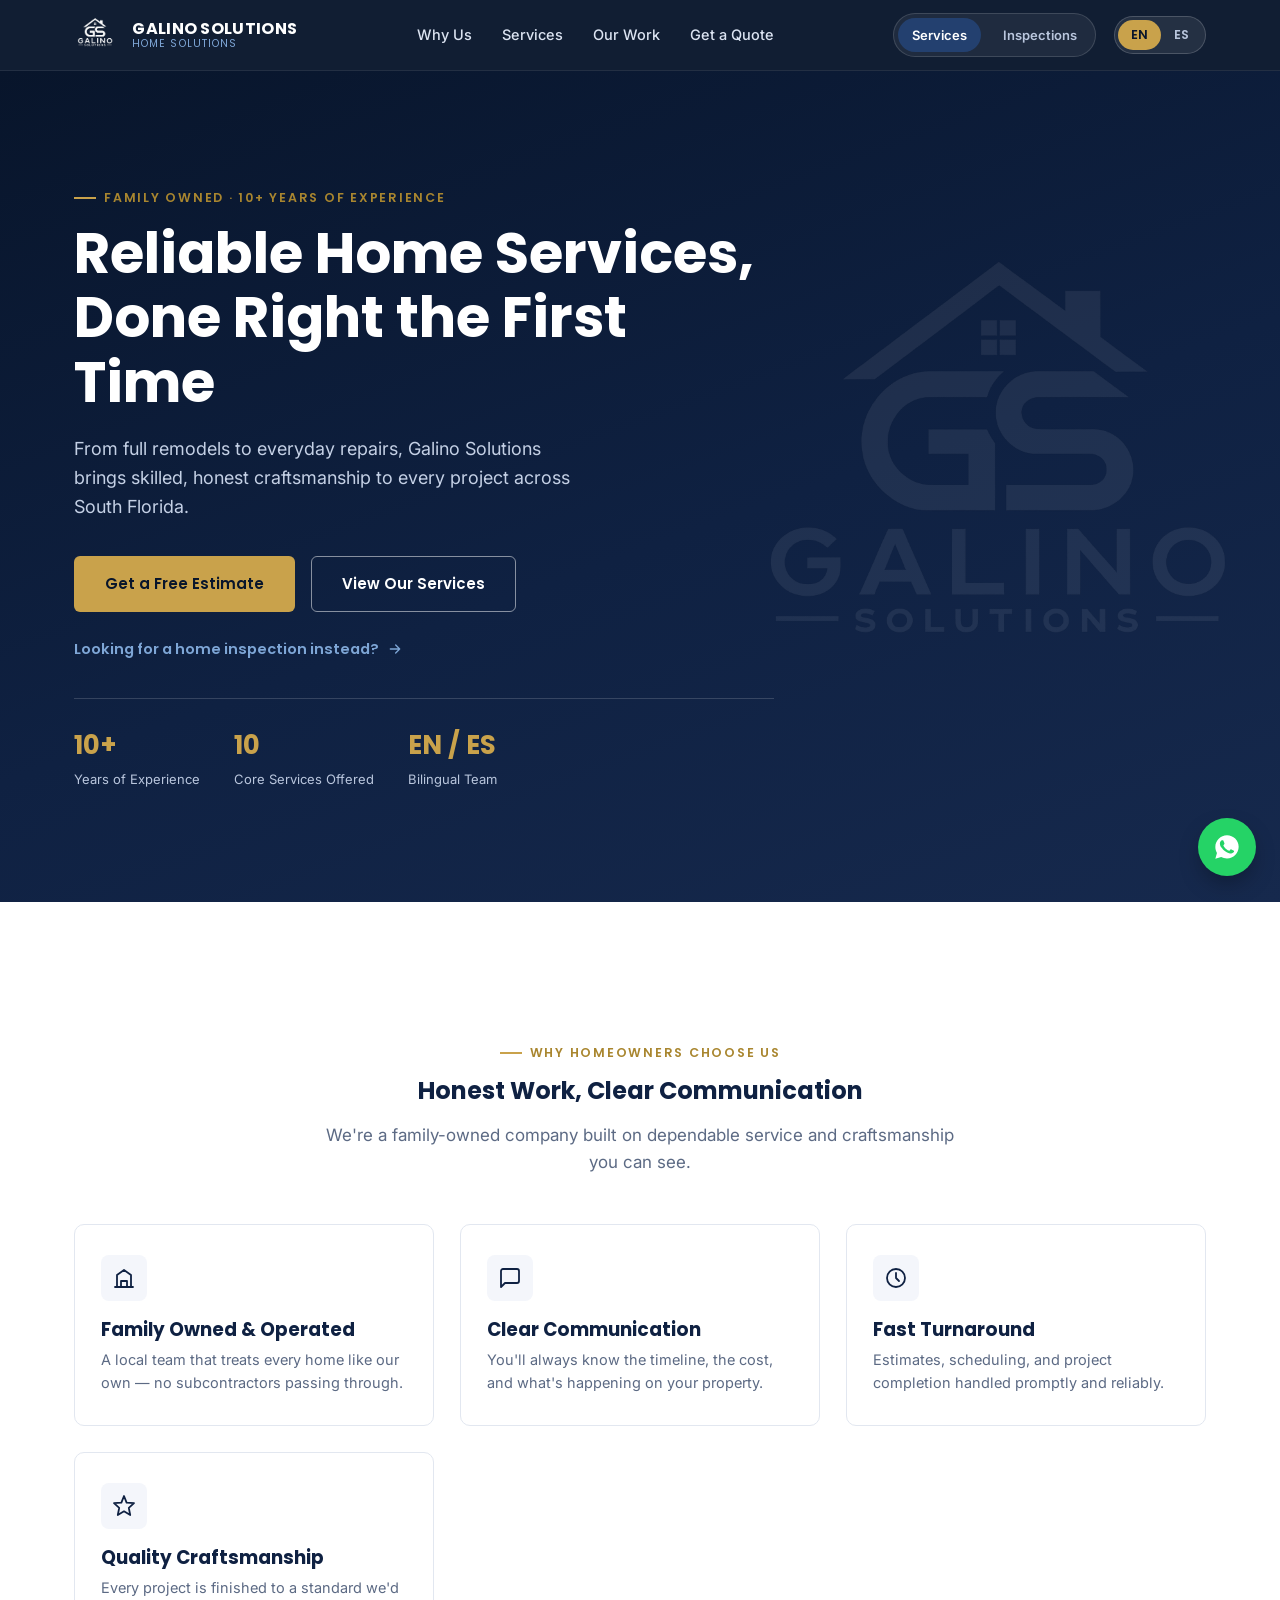
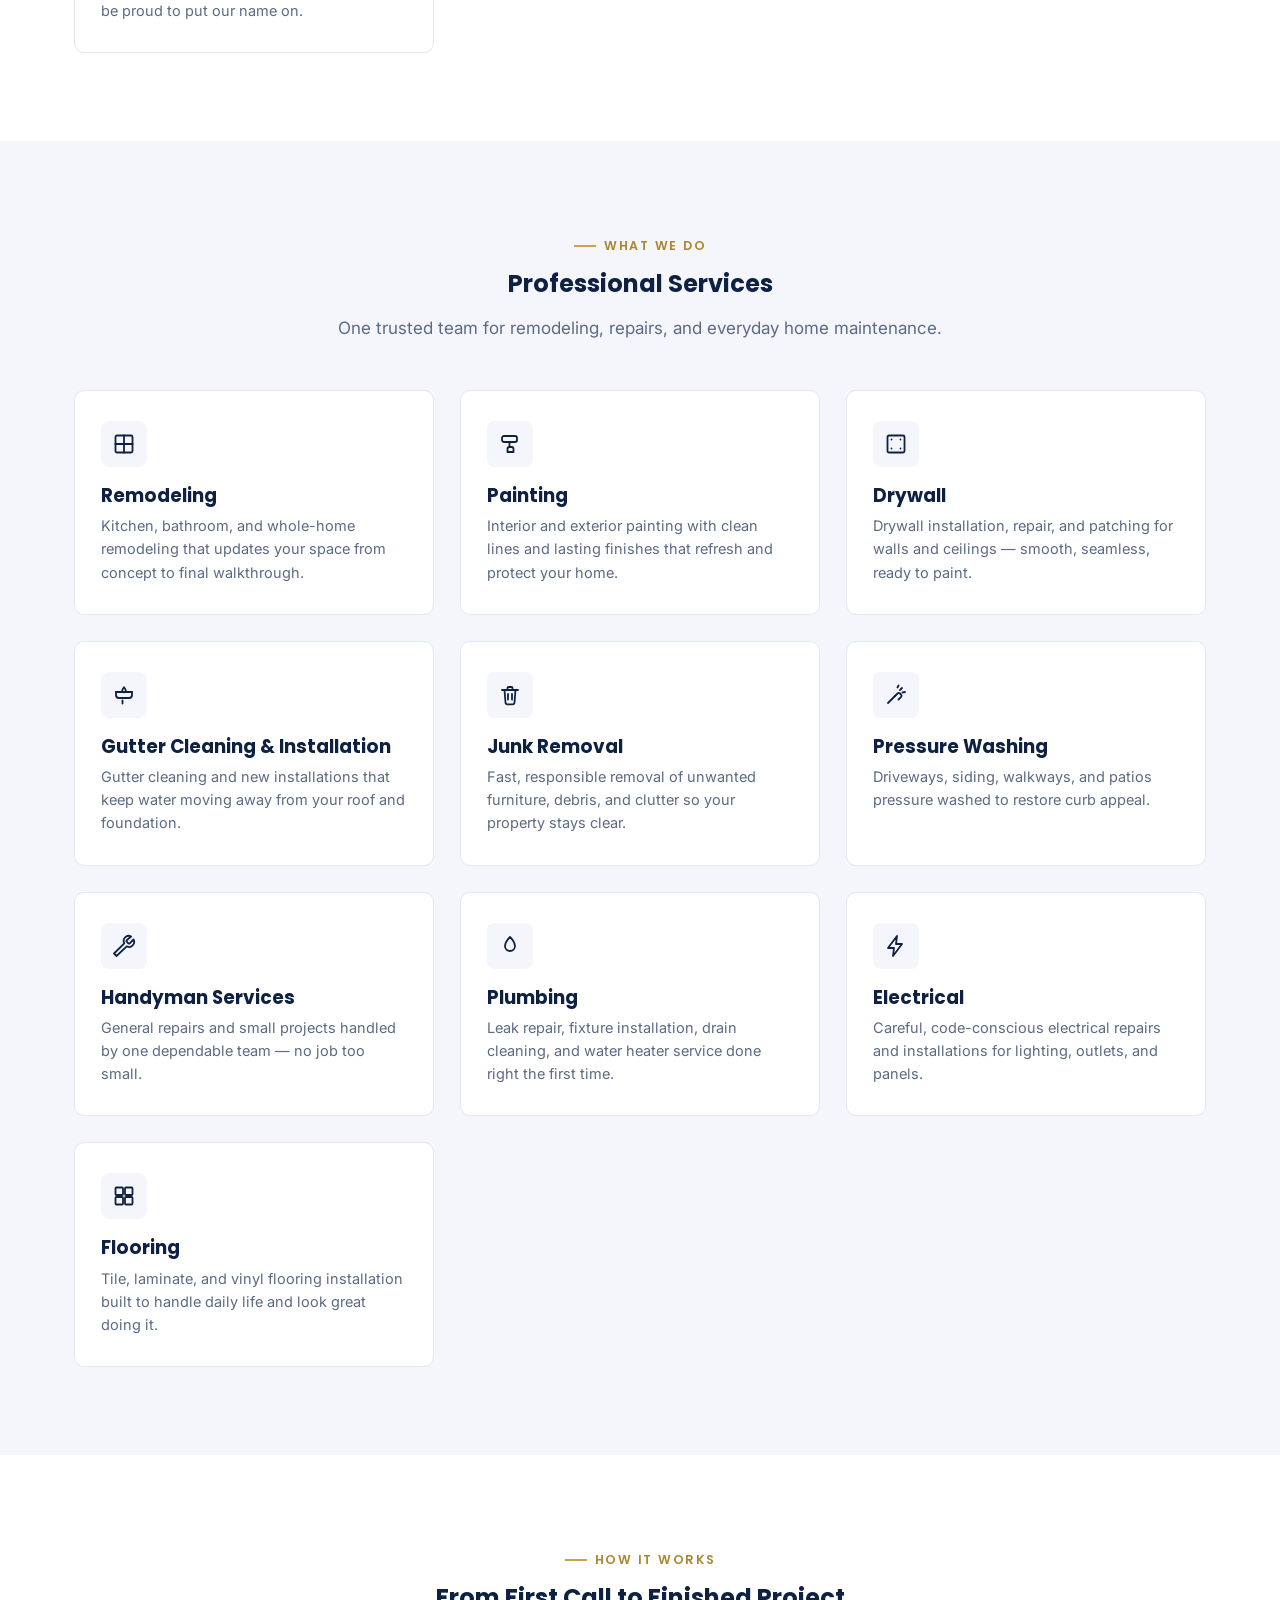
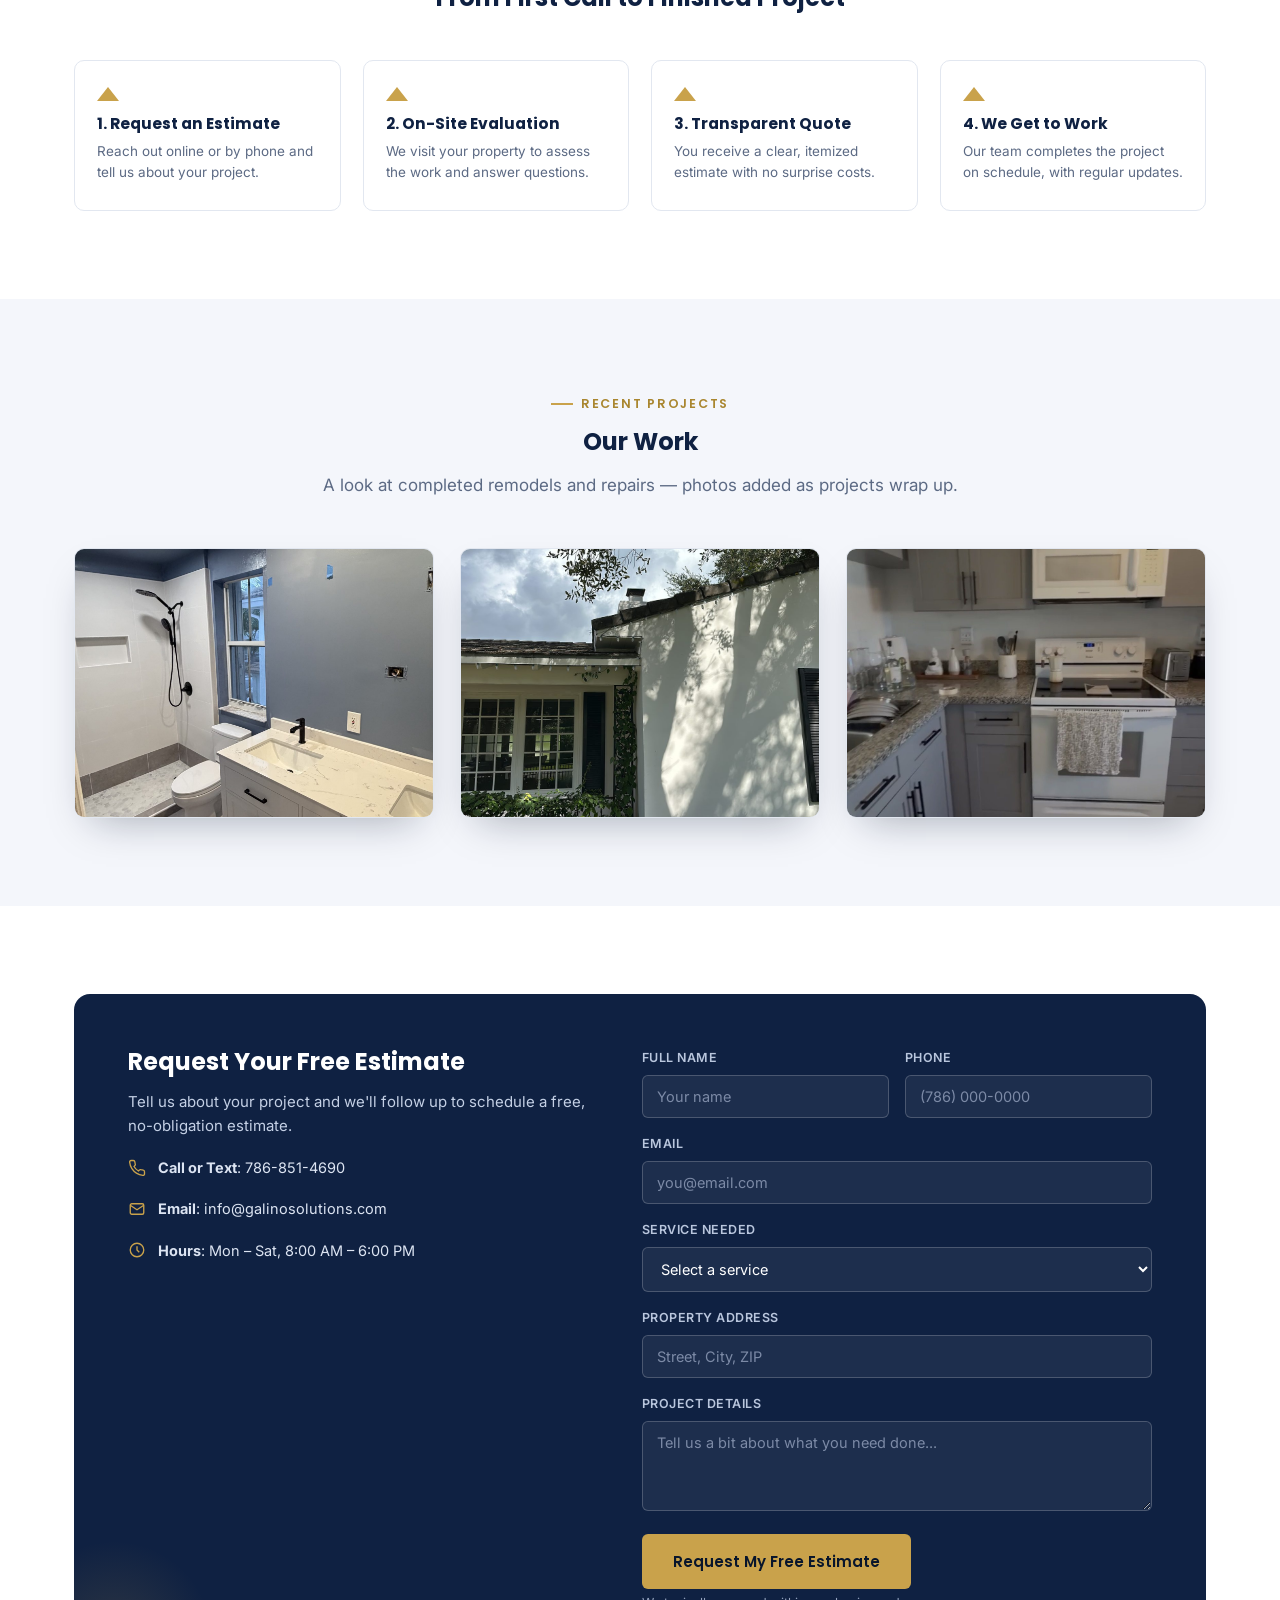
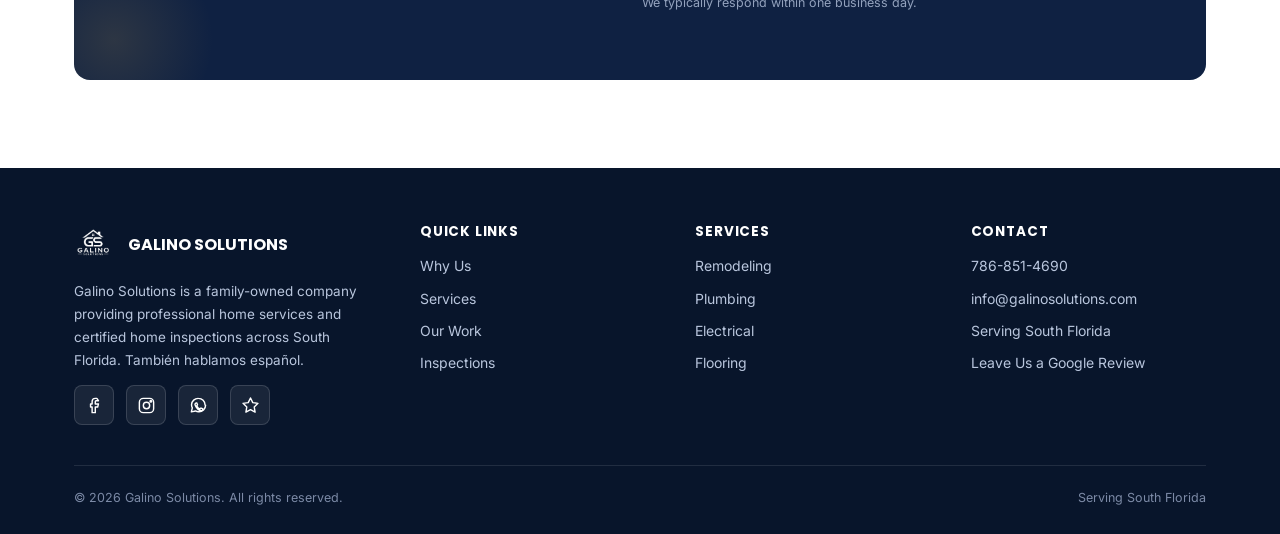
==== commit 0ef2c721: "Add files via upload" ====
--- a/index.html
+++ b/index.html
@@ -2,11 +2,13 @@
 <html lang="en">
 <head>
 <meta charset="UTF-8" />
+<title>Galino Solutions</title>
+<link rel="canonical" href="https://www.galinosolutions.com/services" />
+<script>
+  // Instant redirect — runs before the page paints, so nothing is visible.
+  window.location.replace("services.html");
+</script>
 <meta http-equiv="refresh" content="0; url=services.html" />
-<link rel="canonical" href="services.html" />
-<title>Galino Solutions</title>
 </head>
-<body>
-  <p>Redirecting to <a href="services.html">Galino Solutions — Services</a>…</p>
-</body>
+<body></body>
 </html>
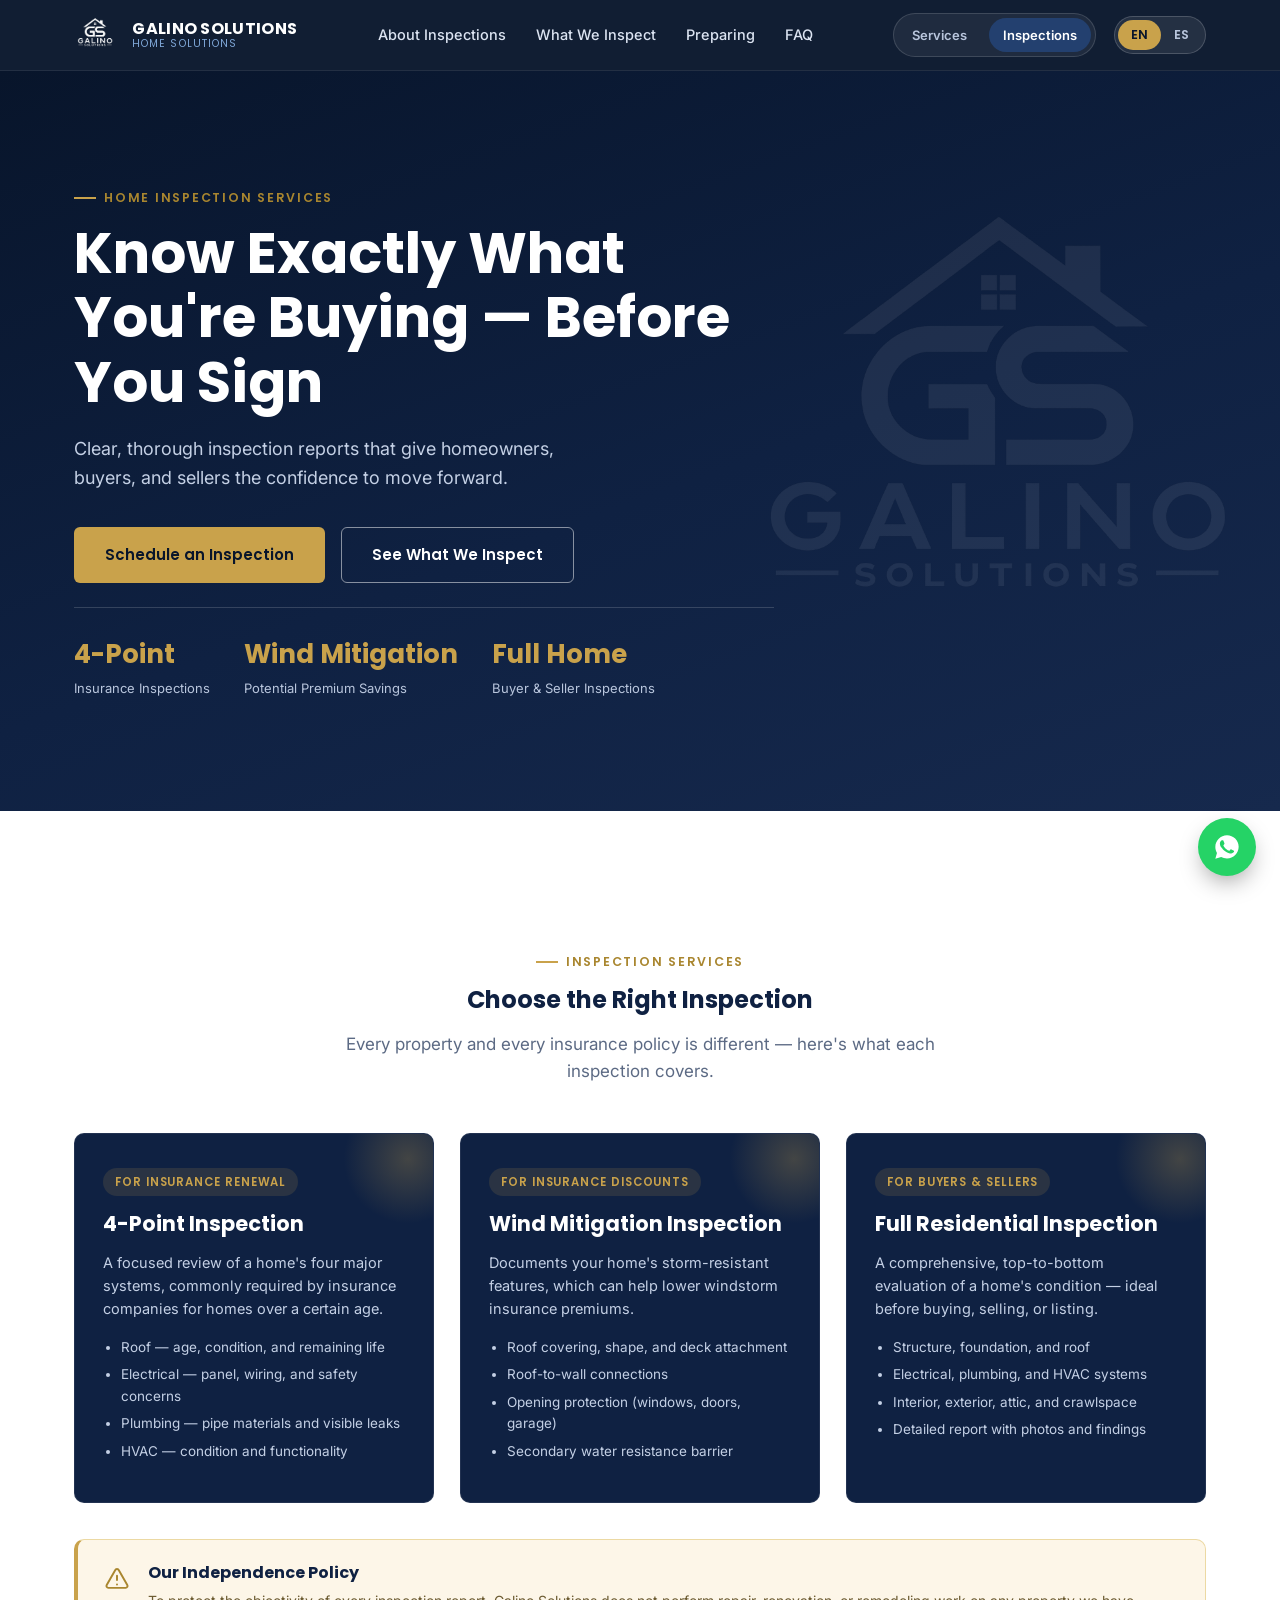
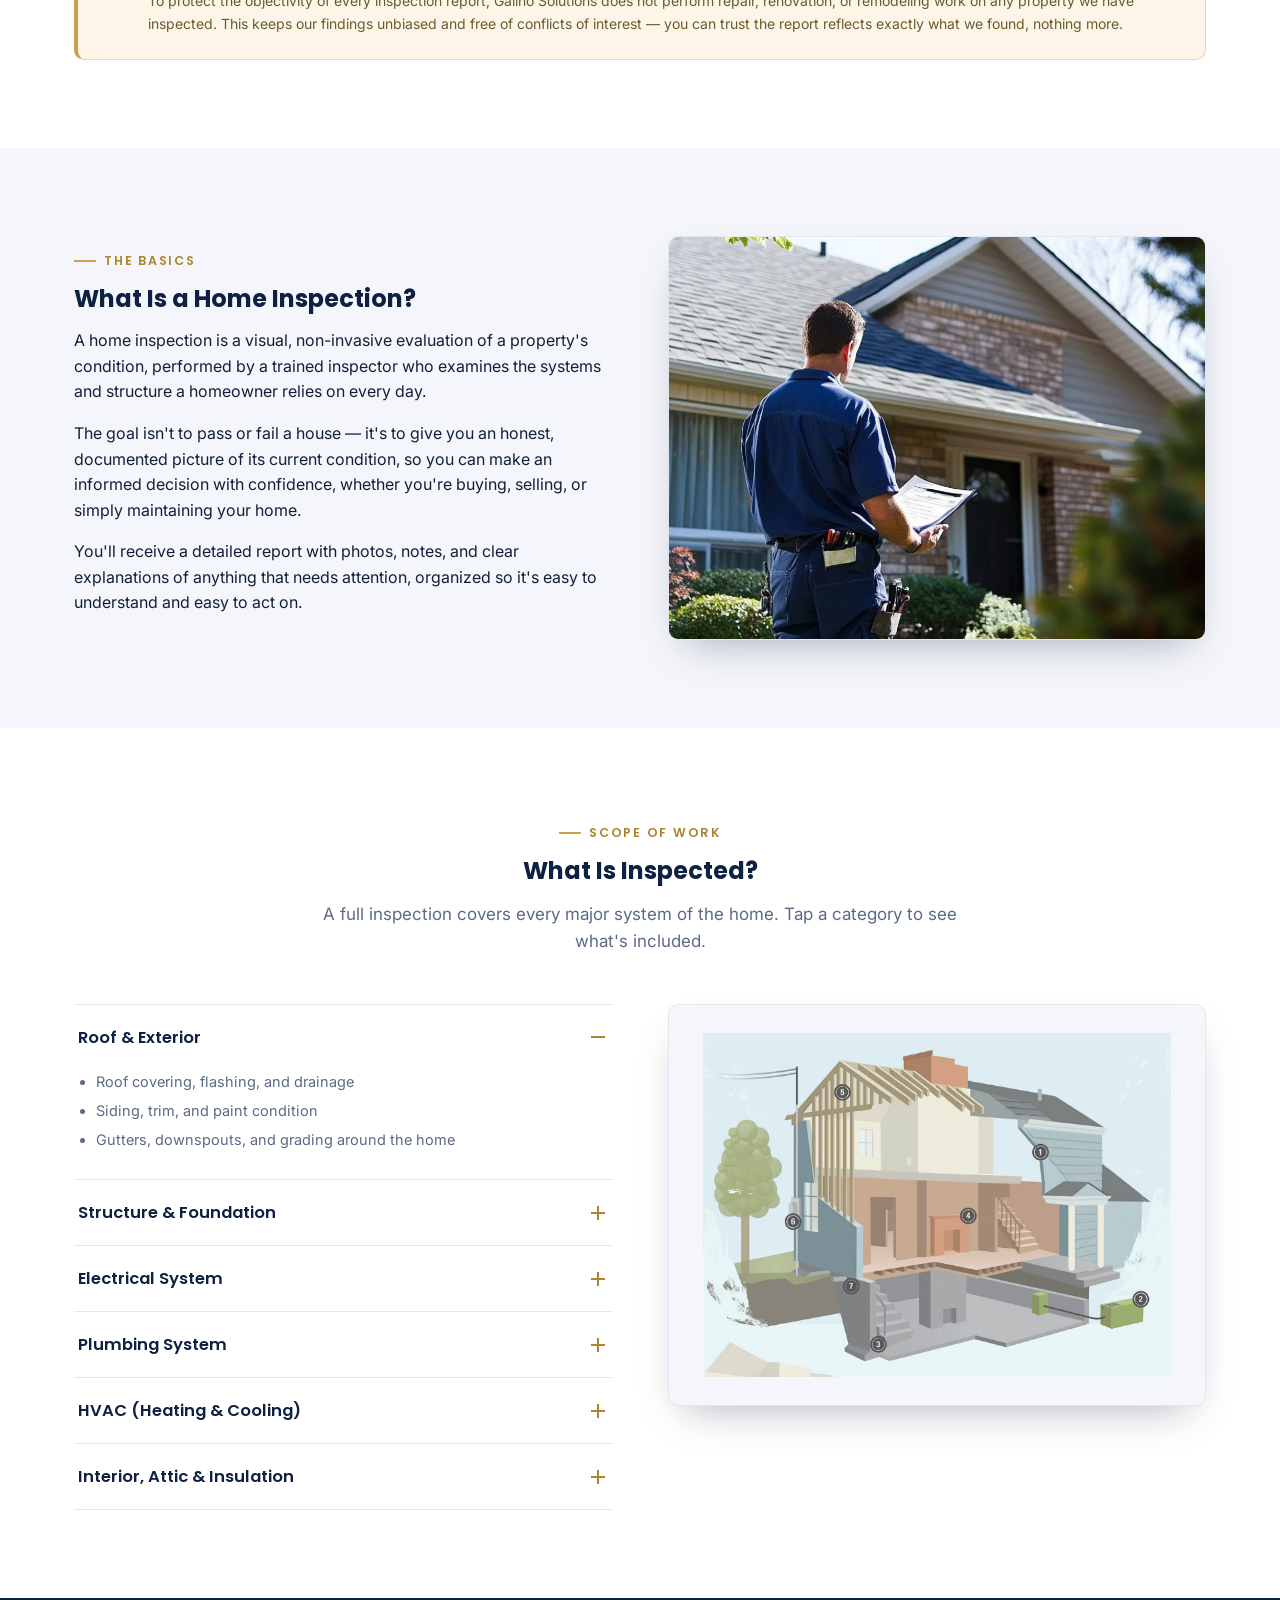
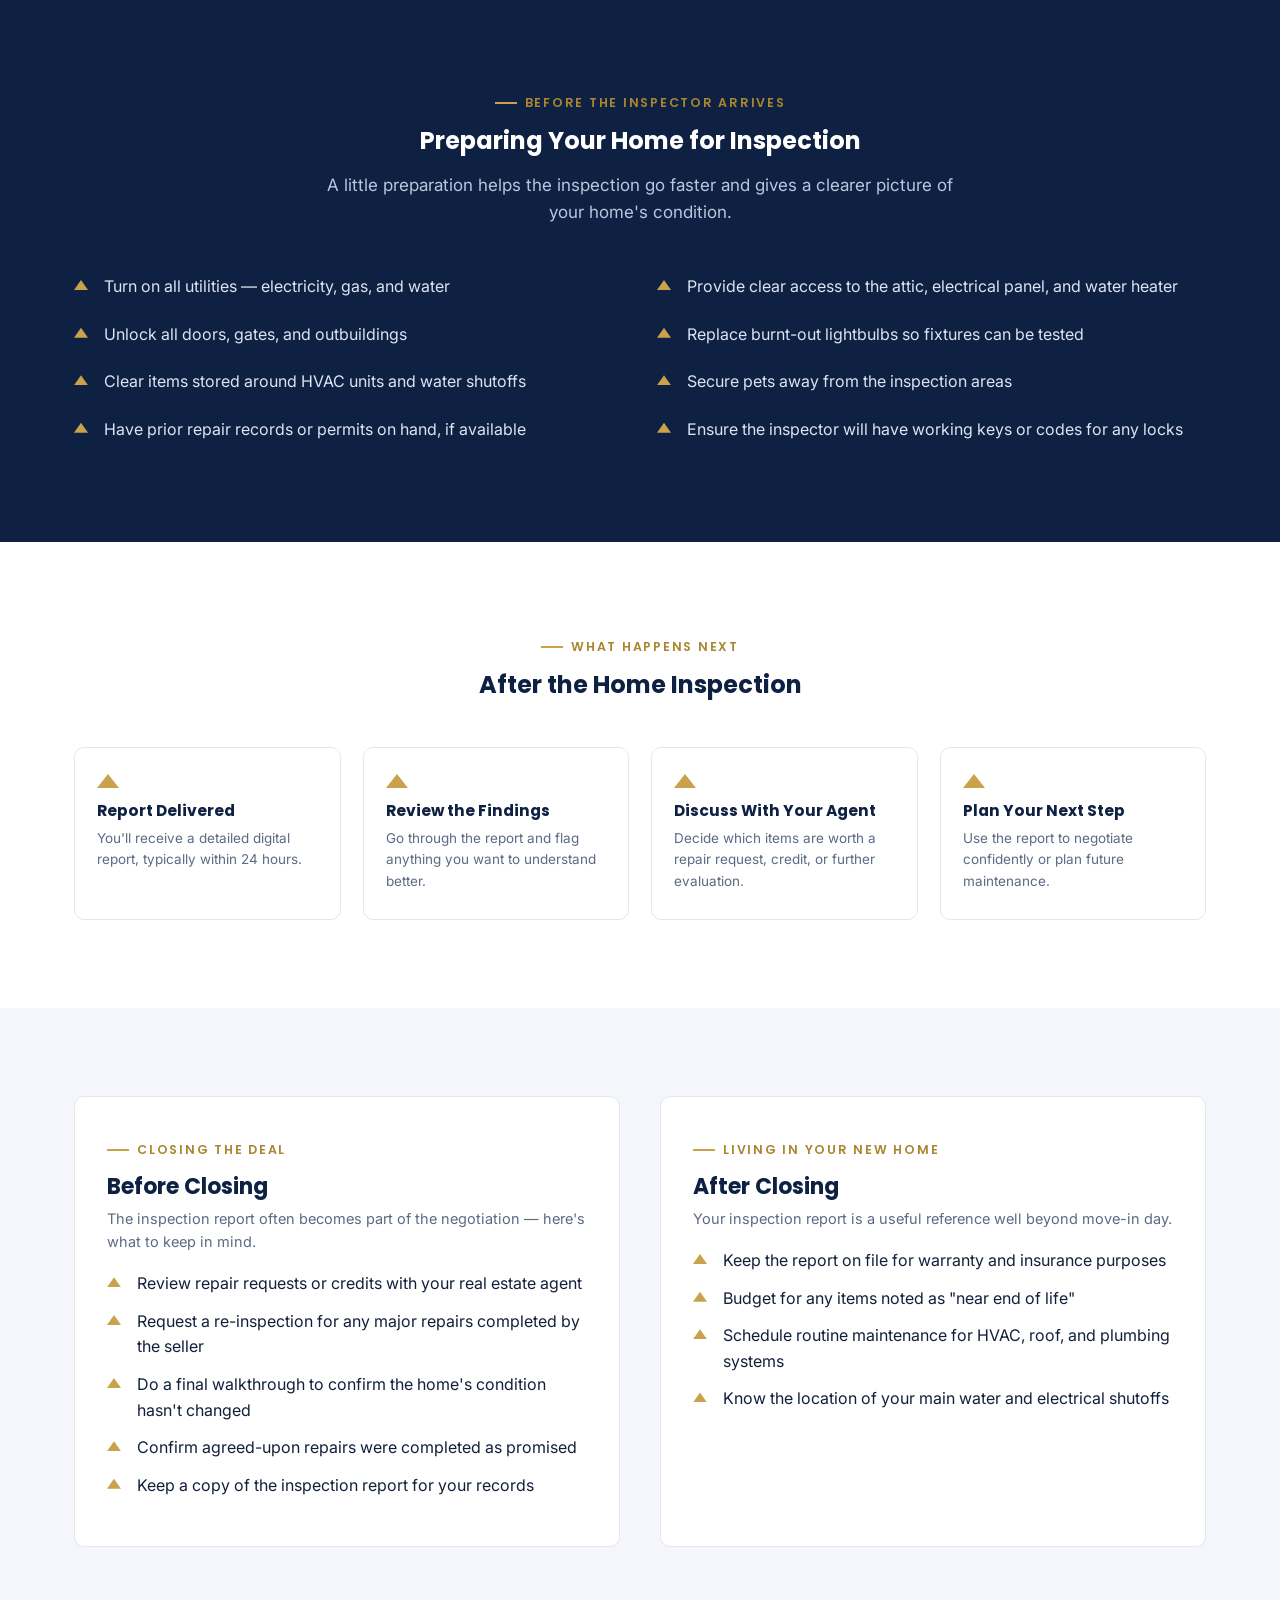
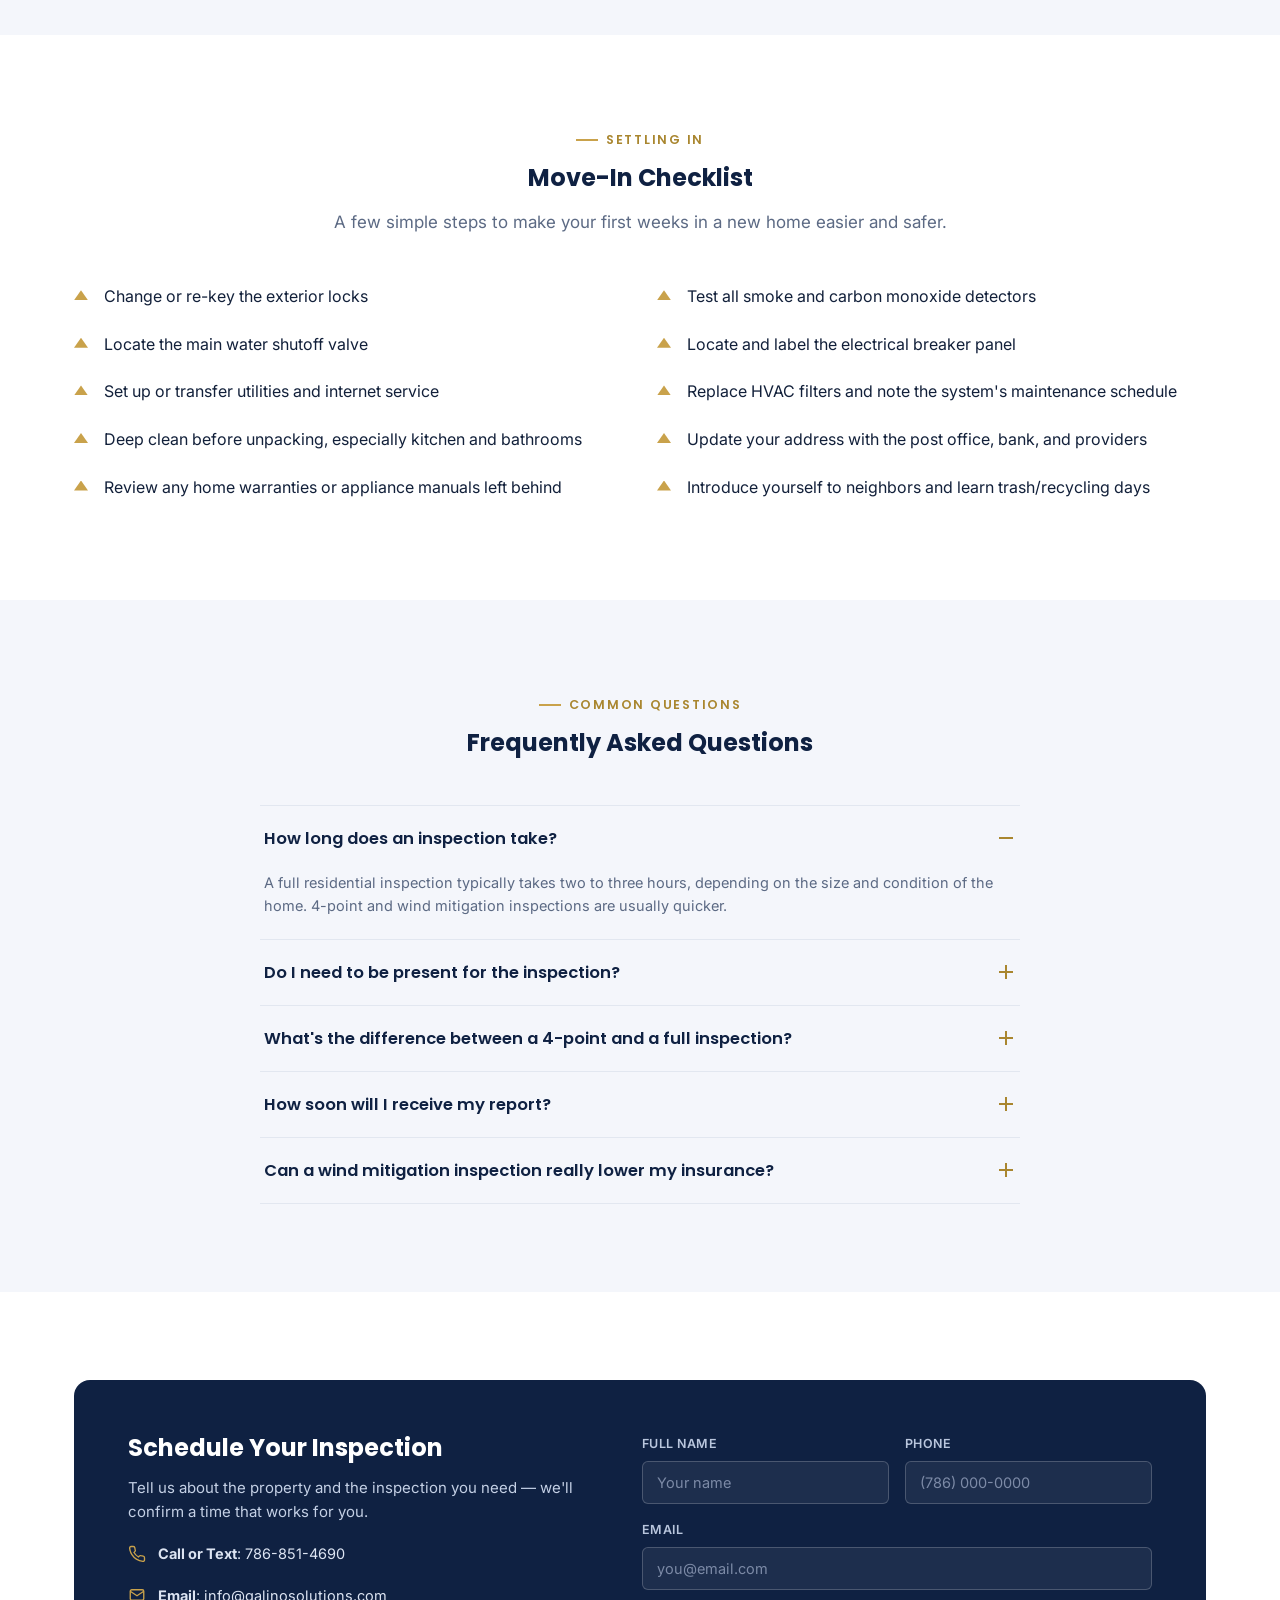
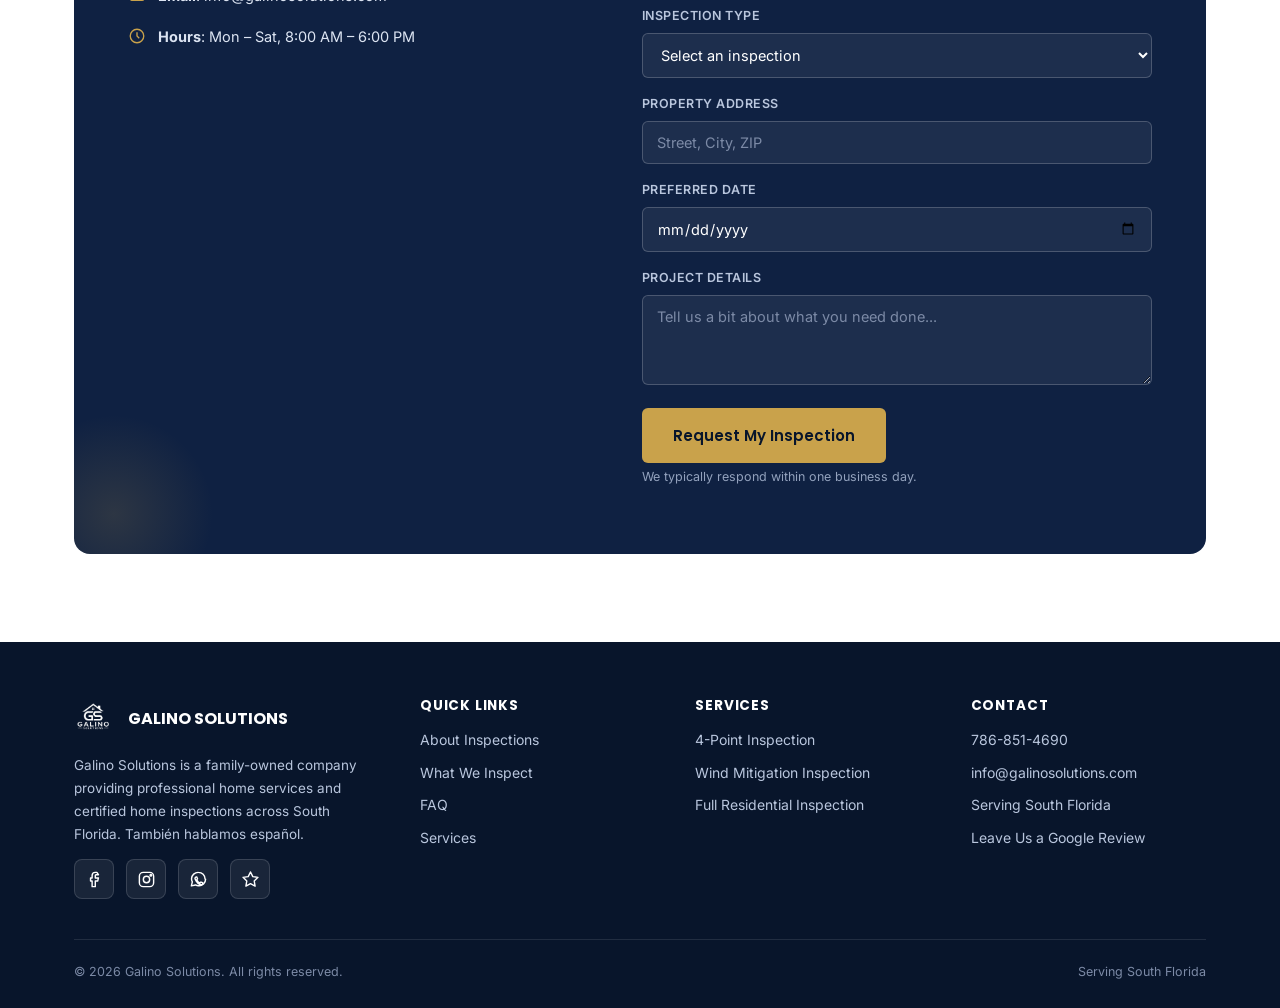
==== commit 5a1a332e: "Add files via upload" ====
--- a/index.html
+++ b/index.html
@@ -2,13 +2,463 @@
 <html lang="en">
 <head>
 <meta charset="UTF-8" />
-<title>Galino Solutions</title>
-<link rel="canonical" href="https://www.galinosolutions.com/services" />
+<meta name="viewport" content="width=device-width, initial-scale=1.0" />
+<title>Galino Solutions | Home Inspections</title>
+<link rel="canonical" href="https://www.galinosolutions.com/inspections" />
+<meta name="description" content="4-Point, Wind Mitigation, and Full Residential home inspections across South Florida." />
+<link rel="icon" href="assets/logo_clean.png" />
+<link rel="preconnect" href="https://fonts.googleapis.com">
+<link href="https://fonts.googleapis.com/css2?family=Poppins:wght@500;600;700&family=Inter:wght@400;500;600&display=swap" rel="stylesheet">
+<link rel="stylesheet" href="css/style.css" />
 <script>
-  // Instant redirect — runs before the page paints, so nothing is visible.
-  window.location.replace("services.html");
+  window.va = window.va || function () { (window.vaq = window.vaq || []).push(arguments); };
 </script>
-<meta http-equiv="refresh" content="0; url=services.html" />
+<script defer src="/_vercel/insights/script.js"></script>
 </head>
-<body></body>
+<body>
+
+<header class="site-header" id="top">
+  <nav class="nav">
+    <a href="#top" class="brand">
+      <img src="assets/logo_onDark.png" class="logo-mark" alt="Galino Solutions logo" />
+      <span class="brand-text"><strong>GALINO SOLUTIONS</strong><span data-i18n="brand_tag">Home Solutions</span></span>
+    </a>
+
+    <ul class="nav-links">
+      <li><a href="#about" data-i18n="nav_about">About Inspections</a></li>
+      <li><a href="#what" data-i18n="nav_what">What We Inspect</a></li>
+      <li><a href="#prepare" data-i18n="nav_prepare">Preparing</a></li>
+      <li><a href="#faq" data-i18n="nav_faq">FAQ</a></li>
+    </ul>
+
+    <div class="nav-right">
+      <div class="page-links">
+        <a href="services" data-i18n="page_services">Services</a>
+        <a href="inspections" class="current" data-i18n="page_inspections">Inspections</a>
+      </div>
+      <div class="lang-toggle">
+        <button data-lang="en">EN</button>
+        <button data-lang="es">ES</button>
+      </div>
+      <button class="nav-toggle" aria-label="Menu">
+        <span></span><span></span><span></span>
+      </button>
+    </div>
+  </nav>
+  <div class="mobile-menu">
+    <a href="#about" data-i18n="nav_about">About Inspections</a>
+    <a href="#what" data-i18n="nav_what">What We Inspect</a>
+    <a href="#prepare" data-i18n="nav_prepare">Preparing</a>
+    <a href="#faq" data-i18n="nav_faq">FAQ</a>
+    <div class="page-links">
+      <a href="services" data-i18n="page_services">Services</a>
+      <a href="inspections" class="current" data-i18n="page_inspections">Inspections</a>
+    </div>
+    <div class="lang-toggle">
+      <button data-lang="en">EN</button>
+      <button data-lang="es">ES</button>
+    </div>
+  </div>
+</header>
+
+<!-- ============ HERO ============ -->
+<section class="hero">
+  <img src="assets/logo_onDark.png" class="hero-watermark" alt="" aria-hidden="true" />
+  <div class="container hero-grid">
+    <div class="hero-inner">
+      <div class="eyebrow" data-i18n="i_hero_eyebrow">Home Inspection Services</div>
+      <h1 data-i18n="i_hero_title">Know Exactly What You're Buying — Before You Sign</h1>
+      <p class="lead" data-i18n="i_hero_lead">Clear, thorough inspection reports that give homeowners, buyers, and sellers the confidence to move forward.</p>
+      <div class="hero-ctas">
+        <a href="#schedule-form" class="btn btn-primary" data-i18n="i_hero_cta1">Schedule an Inspection</a>
+        <a href="#what" class="btn btn-outline" data-i18n="i_hero_cta2">See What We Inspect</a>
+      </div>
+      <div class="hero-stats">
+        <div><strong data-i18n="i_stat1_num">4-Point</strong><span data-i18n="i_stat1_label">Insurance Inspections</span></div>
+        <div><strong data-i18n="i_stat2_num">Wind Mitigation</strong><span data-i18n="i_stat2_label">Potential Premium Savings</span></div>
+        <div><strong data-i18n="i_stat3_num">Full Home</strong><span data-i18n="i_stat3_label">Buyer & Seller Inspections</span></div>
+      </div>
+    </div>
+  </div>
+</section>
+<svg class="roofline roofline--to-white" viewBox="0 0 1200 46" preserveAspectRatio="none"><polygon points="0,46 0,30 100,4 200,30 300,10 400,30 500,4 600,26 700,6 800,30 900,10 1000,30 1100,4 1200,30 1200,46"/></svg>
+
+<!-- ============ INSPECTION SERVICES ============ -->
+<section class="section" id="services-insp">
+  <div class="container">
+    <div class="section-head center">
+      <div class="eyebrow" data-i18n="insp_eyebrow">Inspection Services</div>
+      <h2 data-i18n="insp_title">Choose the Right Inspection</h2>
+      <p data-i18n="insp_lead">Every property and every insurance policy is different — here's what each inspection covers.</p>
+    </div>
+    <div class="grid grid-3">
+      <div class="insp-card">
+        <span class="tag" data-i18n="ic1_tag">For Insurance Renewal</span>
+        <h3 data-i18n="ic1_title">4-Point Inspection</h3>
+        <p data-i18n="ic1_body">A focused review of a home's four major systems, commonly required by insurance companies for homes over a certain age.</p>
+        <ul>
+          <li data-i18n="ic1_li1">Roof — age, condition, and remaining life</li>
+          <li data-i18n="ic1_li2">Electrical — panel, wiring, and safety concerns</li>
+          <li data-i18n="ic1_li3">Plumbing — pipe materials and visible leaks</li>
+          <li data-i18n="ic1_li4">HVAC — condition and functionality</li>
+        </ul>
+      </div>
+      <div class="insp-card">
+        <span class="tag" data-i18n="ic2_tag">For Insurance Discounts</span>
+        <h3 data-i18n="ic2_title">Wind Mitigation Inspection</h3>
+        <p data-i18n="ic2_body">Documents your home's storm-resistant features, which can help lower windstorm insurance premiums.</p>
+        <ul>
+          <li data-i18n="ic2_li1">Roof covering, shape, and deck attachment</li>
+          <li data-i18n="ic2_li2">Roof-to-wall connections</li>
+          <li data-i18n="ic2_li3">Opening protection (windows, doors, garage)</li>
+          <li data-i18n="ic2_li4">Secondary water resistance barrier</li>
+        </ul>
+      </div>
+      <div class="insp-card">
+        <span class="tag" data-i18n="ic3_tag">For Buyers & Sellers</span>
+        <h3 data-i18n="ic3_title">Full Residential Inspection</h3>
+        <p data-i18n="ic3_body">A comprehensive, top-to-bottom evaluation of a home's condition — ideal before buying, selling, or listing.</p>
+        <ul>
+          <li data-i18n="ic3_li1">Structure, foundation, and roof</li>
+          <li data-i18n="ic3_li2">Electrical, plumbing, and HVAC systems</li>
+          <li data-i18n="ic3_li3">Interior, exterior, attic, and crawlspace</li>
+          <li data-i18n="ic3_li4">Detailed report with photos and findings</li>
+        </ul>
+      </div>
+    </div>
+
+    <div class="coi-notice">
+      <svg viewBox="0 0 24 24" fill="none" stroke-width="1.8" stroke-linecap="round" stroke-linejoin="round"><path d="M12 9v4M12 17h.01"/><path d="M10.3 3.9L2.5 17.5A1.8 1.8 0 0 0 4 20.2h16a1.8 1.8 0 0 0 1.5-2.7L13.7 3.9a1.8 1.8 0 0 0-3.4 0z"/></svg>
+      <div>
+        <h4 data-i18n="coi_title">Our Independence Policy</h4>
+        <p data-i18n="coi_body">To protect the objectivity of every inspection report, Galino Solutions does not perform repair, renovation, or remodeling work on any property we have inspected. This keeps our findings unbiased and free of conflicts of interest — you can trust the report reflects exactly what we found, nothing more.</p>
+      </div>
+    </div>
+  </div>
+</section>
+
+<!-- ============ WHAT IS A HOME INSPECTION ============ -->
+<section class="section section--offwhite" id="about">
+  <div class="container">
+    <div class="split">
+      <div>
+        <div class="eyebrow" data-i18n="about_eyebrow">The Basics</div>
+        <h2 data-i18n="about_title">What Is a Home Inspection?</h2>
+        <p data-i18n="about_body1">A home inspection is a visual, non-invasive evaluation of a property's condition, performed by a trained inspector who examines the systems and structure a homeowner relies on every day.</p>
+        <p data-i18n="about_body2">The goal isn't to pass or fail a house — it's to give you an honest, documented picture of its current condition, so you can make an informed decision with confidence, whether you're buying, selling, or simply maintaining your home.</p>
+        <p data-i18n="about_body3">You'll receive a detailed report with photos, notes, and clear explanations of anything that needs attention, organized so it's easy to understand and easy to act on.</p>
+      </div>
+      <div class="split-photo">
+        <div class="photo-frame ratio-4-3">
+          <img src="assets/gallery/about-inspection.jpg" alt="Home inspector reviewing a property with a clipboard" loading="lazy" />
+        </div>
+      </div>
+    </div>
+  </div>
+</section>
+
+<!-- ============ WHAT IS INSPECTED (accordion) ============ -->
+<section class="section" id="what">
+  <div class="container">
+    <div class="section-head center">
+      <div class="eyebrow" data-i18n="what_eyebrow">Scope Of Work</div>
+      <h2 data-i18n="what_title">What Is Inspected?</h2>
+      <p data-i18n="what_lead">A full inspection covers every major system of the home. Tap a category to see what's included.</p>
+    </div>
+
+    <div class="split" style="align-items:flex-start;">
+      <div class="accordion">
+        <div class="acc-item open">
+          <button class="acc-trigger"><span data-i18n="w1_title">Roof & Exterior</span><span class="plus"></span></button>
+          <div class="acc-panel">
+            <div class="acc-panel-inner"><ul>
+              <li data-i18n="w1_li1">Roof covering, flashing, and drainage</li>
+              <li data-i18n="w1_li2">Siding, trim, and paint condition</li>
+              <li data-i18n="w1_li3">Gutters, downspouts, and grading around the home</li>
+            </ul></div>
+          </div>
+        </div>
+        <div class="acc-item">
+          <button class="acc-trigger"><span data-i18n="w2_title">Structure & Foundation</span><span class="plus"></span></button>
+          <div class="acc-panel">
+            <div class="acc-panel-inner"><ul>
+              <li data-i18n="w2_li1">Foundation walls and visible cracking</li>
+              <li data-i18n="w2_li2">Framing, floors, walls, and ceilings</li>
+              <li data-i18n="w2_li3">Signs of settling or moisture intrusion</li>
+            </ul></div>
+          </div>
+        </div>
+        <div class="acc-item">
+          <button class="acc-trigger"><span data-i18n="w3_title">Electrical System</span><span class="plus"></span></button>
+          <div class="acc-panel">
+            <div class="acc-panel-inner"><ul>
+              <li data-i18n="w3_li1">Main panel, breakers, and visible wiring</li>
+              <li data-i18n="w3_li2">Outlets, switches, and GFCI protection</li>
+              <li data-i18n="w3_li3">Light fixtures and exterior connections</li>
+            </ul></div>
+          </div>
+        </div>
+        <div class="acc-item">
+          <button class="acc-trigger"><span data-i18n="w4_title">Plumbing System</span><span class="plus"></span></button>
+          <div class="acc-panel">
+            <div class="acc-panel-inner"><ul>
+              <li data-i18n="w4_li1">Visible pipes, fixtures, and water heater</li>
+              <li data-i18n="w4_li2">Water pressure and drainage function</li>
+              <li data-i18n="w4_li3">Signs of leaks or corrosion</li>
+            </ul></div>
+          </div>
+        </div>
+        <div class="acc-item">
+          <button class="acc-trigger"><span data-i18n="w5_title">HVAC (Heating & Cooling)</span><span class="plus"></span></button>
+          <div class="acc-panel">
+            <div class="acc-panel-inner"><ul>
+              <li data-i18n="w5_li1">Age, condition, and operation of the system</li>
+              <li data-i18n="w5_li2">Ductwork and airflow at vents</li>
+              <li data-i18n="w5_li3">Thermostat function</li>
+            </ul></div>
+          </div>
+        </div>
+        <div class="acc-item">
+          <button class="acc-trigger"><span data-i18n="w6_title">Interior, Attic & Insulation</span><span class="plus"></span></button>
+          <div class="acc-panel">
+            <div class="acc-panel-inner"><ul>
+              <li data-i18n="w6_li1">Doors, windows, and interior finishes</li>
+              <li data-i18n="w6_li2">Attic ventilation and insulation levels</li>
+              <li data-i18n="w6_li3">Visible signs of pests or moisture</li>
+            </ul></div>
+          </div>
+        </div>
+      </div>
+
+      <div class="split-photo">
+        <div class="photo-frame contain">
+          <img src="assets/gallery/scope-of-work.png" alt="Diagram of a home's major systems covered in an inspection" loading="lazy" />
+        </div>
+      </div>
+    </div>
+  </div>
+</section>
+
+<!-- ============ PREPARING FOR INSPECTION ============ -->
+<section class="section section--navy" id="prepare">
+  <div class="container">
+    <div class="section-head center">
+      <div class="eyebrow" data-i18n="prep_eyebrow">Before The Inspector Arrives</div>
+      <h2 data-i18n="prep_title">Preparing Your Home for Inspection</h2>
+      <p data-i18n="prep_lead">A little preparation helps the inspection go faster and gives a clearer picture of your home's condition.</p>
+    </div>
+    <ul class="roof-list checklist-grid">
+      <li data-i18n="prep1">Turn on all utilities — electricity, gas, and water</li>
+      <li data-i18n="prep2">Provide clear access to the attic, electrical panel, and water heater</li>
+      <li data-i18n="prep3">Unlock all doors, gates, and outbuildings</li>
+      <li data-i18n="prep4">Replace burnt-out lightbulbs so fixtures can be tested</li>
+      <li data-i18n="prep5">Clear items stored around HVAC units and water shutoffs</li>
+      <li data-i18n="prep6">Secure pets away from the inspection areas</li>
+      <li data-i18n="prep7">Have prior repair records or permits on hand, if available</li>
+      <li data-i18n="prep8">Ensure the inspector will have working keys or codes for any locks</li>
+    </ul>
+  </div>
+</section>
+
+<!-- ============ AFTER THE INSPECTION ============ -->
+<section class="section">
+  <div class="container">
+    <div class="section-head center">
+      <div class="eyebrow" data-i18n="after_eyebrow">What Happens Next</div>
+      <h2 data-i18n="after_title">After the Home Inspection</h2>
+    </div>
+    <div class="timeline">
+      <div class="step"><div class="roof-mark"></div><h4 data-i18n="after1_title">Report Delivered</h4><p data-i18n="after1_body">You'll receive a detailed digital report, typically within 24 hours.</p></div>
+      <div class="step"><div class="roof-mark"></div><h4 data-i18n="after2_title">Review the Findings</h4><p data-i18n="after2_body">Go through the report and flag anything you want to understand better.</p></div>
+      <div class="step"><div class="roof-mark"></div><h4 data-i18n="after3_title">Discuss With Your Agent</h4><p data-i18n="after3_body">Decide which items are worth a repair request, credit, or further evaluation.</p></div>
+      <div class="step"><div class="roof-mark"></div><h4 data-i18n="after4_title">Plan Your Next Step</h4><p data-i18n="after4_body">Use the report to negotiate confidently or plan future maintenance.</p></div>
+    </div>
+  </div>
+</section>
+
+<!-- ============ BEFORE / AFTER CLOSING ============ -->
+<section class="section section--offwhite">
+  <div class="container">
+    <div class="grid grid-2" style="gap:40px;">
+      <div class="card" style="padding:36px 32px;">
+        <div class="eyebrow" data-i18n="closing_eyebrow">Closing The Deal</div>
+        <h3 style="font-size:22px;" data-i18n="closing_title">Before Closing</h3>
+        <p style="color:var(--muted); margin-bottom:18px;" data-i18n="closing_lead">The inspection report often becomes part of the negotiation — here's what to keep in mind.</p>
+        <ul class="roof-list">
+          <li data-i18n="bc1">Review repair requests or credits with your real estate agent</li>
+          <li data-i18n="bc2">Request a re-inspection for any major repairs completed by the seller</li>
+          <li data-i18n="bc3">Do a final walkthrough to confirm the home's condition hasn't changed</li>
+          <li data-i18n="bc4">Confirm agreed-upon repairs were completed as promised</li>
+          <li data-i18n="bc5">Keep a copy of the inspection report for your records</li>
+        </ul>
+      </div>
+      <div class="card" style="padding:36px 32px;">
+        <div class="eyebrow" data-i18n="acl_eyebrow">After Closing</div>
+        <h3 style="font-size:22px;" data-i18n="acl_title">After Closing</h3>
+        <p style="color:var(--muted); margin-bottom:18px;" data-i18n="acl_lead">Your inspection report is a useful reference well beyond move-in day.</p>
+        <ul class="roof-list">
+          <li data-i18n="ac1">Keep the report on file for warranty and insurance purposes</li>
+          <li data-i18n="ac2">Budget for any items noted as "near end of life"</li>
+          <li data-i18n="ac3">Schedule routine maintenance for HVAC, roof, and plumbing systems</li>
+          <li data-i18n="ac4">Know the location of your main water and electrical shutoffs</li>
+        </ul>
+      </div>
+    </div>
+  </div>
+</section>
+
+<!-- ============ MOVE-IN CHECKLIST ============ -->
+<section class="section" id="move-in">
+  <div class="container">
+    <div class="section-head center">
+      <div class="eyebrow" data-i18n="move_eyebrow">Settling In</div>
+      <h2 data-i18n="move_title">Move-In Checklist</h2>
+      <p data-i18n="move_lead">A few simple steps to make your first weeks in a new home easier and safer.</p>
+    </div>
+    <ul class="roof-list checklist-grid">
+      <li data-i18n="mv1">Change or re-key the exterior locks</li>
+      <li data-i18n="mv2">Test all smoke and carbon monoxide detectors</li>
+      <li data-i18n="mv3">Locate the main water shutoff valve</li>
+      <li data-i18n="mv4">Locate and label the electrical breaker panel</li>
+      <li data-i18n="mv5">Set up or transfer utilities and internet service</li>
+      <li data-i18n="mv6">Replace HVAC filters and note the system's maintenance schedule</li>
+      <li data-i18n="mv7">Deep clean before unpacking, especially kitchen and bathrooms</li>
+      <li data-i18n="mv8">Update your address with the post office, bank, and providers</li>
+      <li data-i18n="mv9">Review any home warranties or appliance manuals left behind</li>
+      <li data-i18n="mv10">Introduce yourself to neighbors and learn trash/recycling days</li>
+    </ul>
+  </div>
+</section>
+
+<!-- ============ FAQ ============ -->
+<section class="section section--offwhite" id="faq">
+  <div class="container">
+    <div class="section-head center">
+      <div class="eyebrow" data-i18n="faq_eyebrow">Common Questions</div>
+      <h2 data-i18n="faq_title">Frequently Asked Questions</h2>
+    </div>
+    <div class="accordion" style="max-width:760px; margin:0 auto;">
+      <div class="acc-item open">
+        <button class="acc-trigger"><span data-i18n="faq1_q">How long does an inspection take?</span><span class="plus"></span></button>
+        <div class="acc-panel"><div class="acc-panel-inner" data-i18n="faq1_a">A full residential inspection typically takes two to three hours, depending on the size and condition of the home. 4-point and wind mitigation inspections are usually quicker.</div></div>
+      </div>
+      <div class="acc-item">
+        <button class="acc-trigger"><span data-i18n="faq2_q">Do I need to be present for the inspection?</span><span class="plus"></span></button>
+        <div class="acc-panel"><div class="acc-panel-inner" data-i18n="faq2_a">It's not required, but we always recommend it. Being there lets you see issues firsthand and ask questions in real time.</div></div>
+      </div>
+      <div class="acc-item">
+        <button class="acc-trigger"><span data-i18n="faq3_q">What's the difference between a 4-point and a full inspection?</span><span class="plus"></span></button>
+        <div class="acc-panel"><div class="acc-panel-inner" data-i18n="faq3_a">A 4-point inspection focuses on the roof, electrical, plumbing, and HVAC systems, usually for insurance purposes. A full inspection covers the entire home in detail.</div></div>
+      </div>
+      <div class="acc-item">
+        <button class="acc-trigger"><span data-i18n="faq4_q">How soon will I receive my report?</span><span class="plus"></span></button>
+        <div class="acc-panel"><div class="acc-panel-inner" data-i18n="faq4_a">Most reports are delivered within 24 hours of the inspection, complete with photos and clear explanations.</div></div>
+      </div>
+      <div class="acc-item">
+        <button class="acc-trigger"><span data-i18n="faq5_q">Can a wind mitigation inspection really lower my insurance?</span><span class="plus"></span></button>
+        <div class="acc-panel"><div class="acc-panel-inner" data-i18n="faq5_a">It can. Many insurers offer discounts for storm-resistant features like hurricane straps and impact windows, documented through this inspection.</div></div>
+      </div>
+    </div>
+  </div>
+</section>
+
+<!-- ============ SCHEDULE FORM ============ -->
+<section class="section" id="schedule-form">
+  <div class="container">
+    <div class="form-panel">
+      <div class="form-side">
+        <h2 data-i18n="schedule_title">Schedule Your Inspection</h2>
+        <p data-i18n="schedule_lead">Tell us about the property and the inspection you need — we'll confirm a time that works for you.</p>
+        <div class="contact-row"><svg viewBox="0 0 24 24" fill="none" stroke-width="1.8"><path d="M22 16.9v3a2 2 0 0 1-2.2 2 19.8 19.8 0 0 1-8.6-3 19.5 19.5 0 0 1-6-6 19.8 19.8 0 0 1-3-8.7A2 2 0 0 1 4.1 2h3a2 2 0 0 1 2 1.7c.1 1 .3 2 .6 3a2 2 0 0 1-.5 2.1L8 10a16 16 0 0 0 6 6l1.2-1.2a2 2 0 0 1 2.1-.5c1 .3 2 .5 3 .6a2 2 0 0 1 1.7 2z"/></svg><span><strong data-i18n="quote_phone_label">Call or Text</strong>: 786-851-4690</span></div>
+        <div class="contact-row"><svg viewBox="0 0 24 24" fill="none" stroke-width="1.8"><rect x="3" y="5" width="18" height="14" rx="2"/><path d="M3 7l9 6 9-6"/></svg><span><strong data-i18n="quote_email_label">Email</strong>: info@galinosolutions.com</span></div>
+        <div class="contact-row"><svg viewBox="0 0 24 24" fill="none" stroke-width="1.8"><circle cx="12" cy="12" r="9"/><path d="M12 7v5l3 3"/></svg><span><strong data-i18n="quote_hours_label">Hours</strong>: <span data-i18n="quote_hours_value">Mon – Sat, 8:00 AM – 6:00 PM</span></span></div>
+      </div>
+      <div>
+        <form class="form-grid" action="https://formspree.io/f/mqerdgje" method="POST" data-ajax-submit>
+          <input type="hidden" name="_subject" value="New Inspection Request — Galino Solutions" />
+          <input type="hidden" name="form_type" value="Inspection Request (Inspections Page)" />
+          <input type="hidden" name="_next" value="inspections#schedule-form" />
+          <div class="field"><label data-i18n="f_name">Full Name</label><input type="text" name="name" required data-i18n-ph="f_name_ph" placeholder="Your name" /></div>
+          <div class="field"><label data-i18n="f_phone">Phone</label><input type="tel" name="phone" required data-i18n-ph="f_phone_ph" placeholder="(786) 000-0000" /></div>
+          <div class="field full"><label data-i18n="f_email">Email</label><input type="email" name="email" data-i18n-ph="f_email_ph" placeholder="you@email.com" /></div>
+          <div class="field full">
+            <label data-i18n="sf_type">Inspection Type</label>
+            <select required name="inspection_type">
+              <option value="" data-i18n="sf_type_ph">Select an inspection</option>
+              <option data-i18n="sf_type1">4-Point Inspection</option>
+              <option data-i18n="sf_type2">Wind Mitigation Inspection</option>
+              <option data-i18n="sf_type3">Full Residential Inspection</option>
+              <option data-i18n="sf_type4">Not Sure / Need Guidance</option>
+            </select>
+          </div>
+          <div class="field full"><label data-i18n="f_address">Property Address</label><input type="text" name="address" data-i18n-ph="f_address_ph" placeholder="Street, City, ZIP" /></div>
+          <div class="field full"><label data-i18n="sf_date">Preferred Date</label><input type="date" name="preferred_date" /></div>
+          <div class="field full"><label data-i18n="f_message">Project Details</label><textarea name="message" data-i18n-ph="f_message_ph" placeholder="Tell us a bit about what you need done..."></textarea></div>
+          <div class="field full">
+            <button type="submit" class="btn btn-primary" data-i18n="sf_submit">Request My Inspection</button>
+            <p class="form-note" data-i18n="f_note">We typically respond within one business day.</p>
+            <div class="form-success" data-i18n="sf_success">Thanks! Your inspection request has been received — we'll confirm your appointment shortly.</div>
+            <div class="form-error" data-i18n="form_error">Something went wrong sending your request. Please call or text us at 786-851-4690.</div>
+          </div>
+        </form>
+      </div>
+    </div>
+  </div>
+</section>
+
+<!-- ============ FOOTER ============ -->
+<footer class="site-footer">
+  <div class="container">
+    <div class="footer-top">
+      <div>
+        <div class="footer-brand"><img src="assets/logo_onDark.png" class="logo-mark" alt="Galino Solutions" /><strong>GALINO SOLUTIONS</strong></div>
+        <p data-i18n="foot_about">Galino Solutions is a family-owned company providing professional home services and certified home inspections across South Florida. También hablamos español.</p>
+        <div class="social-row">
+          <a href="https://facebook.com/galinosolutions" target="_blank" rel="noopener" aria-label="Facebook"><svg viewBox="0 0 24 24" fill="none" stroke-width="1.8" stroke-linecap="round" stroke-linejoin="round"><path d="M15 3h-2a4 4 0 0 0-4 4v3H7v4h2v7h4v-7h3l1-4h-4V7a1 1 0 0 1 1-1h3z"/></svg></a>
+          <a href="https://instagram.com/galinosolutions" target="_blank" rel="noopener" aria-label="Instagram"><svg viewBox="0 0 24 24" fill="none" stroke-width="1.8" stroke-linecap="round" stroke-linejoin="round"><rect x="3" y="3" width="18" height="18" rx="5"/><circle cx="12" cy="12" r="4"/><circle cx="17.5" cy="6.5" r="1"/></svg></a>
+          <a href="https://wa.me/17868514690" target="_blank" rel="noopener" aria-label="WhatsApp"><svg viewBox="0 0 24 24" fill="none" stroke-width="1.8" stroke-linecap="round" stroke-linejoin="round"><path d="M21 11.5a8.4 8.4 0 0 1-8.9 8.4 8.5 8.5 0 0 1-4-1L3 20l1.2-5a8.4 8.4 0 0 1-1-4A8.4 8.4 0 0 1 11.9 3a8.4 8.4 0 0 1 8.4 8.5z"/><path d="M8.5 9.3c.2-.5.4-.5.6-.5h.5c.2 0 .4 0 .5.4.2.5.6 1.6.6 1.7.1.1.1.3 0 .4-.1.2-.1.3-.3.4l-.4.5c-.1.2-.3.3-.1.6.2.3.8 1.2 1.6 2 1 .8 1.9 1.1 2.2 1.3.3.1.5.1.6-.1l.6-.7c.2-.2.4-.2.6-.1l1.5.7c.2.1.3.2.4.3 0 .2 0 .9-.3 1.3-.3.4-1.4 1-2 1-.5 0-2-.2-3.9-1.9-2.3-2.1-3-4-3.1-4.4-.1-.4-.7-1.3-.5-2z"/></svg></a>
+          <a href="https://g.page/r/CZk6ZqZkCjHMEBM/review" target="_blank" rel="noopener" aria-label="Google Reviews"><svg viewBox="0 0 24 24" fill="none" stroke-width="1.8" stroke-linecap="round" stroke-linejoin="round"><path d="M12 2.5l2.9 5.9 6.5.9-4.7 4.6 1.1 6.4L12 17.3l-5.8 3 1.1-6.4-4.7-4.6 6.5-.9z"/></svg></a>
+        </div>
+      </div>
+      <div class="footer-col">
+        <h4 data-i18n="foot_quicklinks">Quick Links</h4>
+        <ul>
+          <li><a href="#about" data-i18n="nav_about">About Inspections</a></li>
+          <li><a href="#what" data-i18n="nav_what">What We Inspect</a></li>
+          <li><a href="#faq" data-i18n="nav_faq">FAQ</a></li>
+          <li><a href="services" data-i18n="page_services">Services</a></li>
+        </ul>
+      </div>
+      <div class="footer-col">
+        <h4 data-i18n="foot_services">Services</h4>
+        <ul>
+          <li><span data-i18n="ic1_title">4-Point Inspection</span></li>
+          <li><span data-i18n="ic2_title">Wind Mitigation Inspection</span></li>
+          <li><span data-i18n="ic3_title">Full Residential Inspection</span></li>
+        </ul>
+      </div>
+      <div class="footer-col">
+        <h4 data-i18n="foot_contact">Contact</h4>
+        <ul>
+          <li>786-851-4690</li>
+          <li>info@galinosolutions.com</li>
+          <li data-i18n="foot_area">Serving South Florida</li>
+          <li><a href="https://g.page/r/CZk6ZqZkCjHMEBM/review" target="_blank" rel="noopener" data-i18n="foot_review">Leave Us a Google Review</a></li>
+        </ul>
+      </div>
+    </div>
+    <div class="footer-bottom">
+      <span>© 2026 Galino Solutions. <span data-i18n="foot_rights">All rights reserved.</span></span>
+      <span data-i18n="foot_area">Serving South Florida</span>
+    </div>
+  </div>
+</footer>
+
+<a class="wa-float" href="https://wa.me/17868514690" target="_blank" rel="noopener" aria-label="WhatsApp">
+  <svg viewBox="0 0 24 24"><path d="M12 2C6.5 2 2 6.5 2 12c0 1.8.5 3.6 1.4 5.1L2 22l5-1.4c1.4.8 3.1 1.2 5 1.2 5.5 0 10-4.5 10-10S17.5 2 12 2zm5.6 14.2c-.2.6-1.3 1.2-1.9 1.3-.5.1-1.1.1-1.8-.1-.4-.1-1-.3-1.7-.6-3-1.3-4.9-4.3-5.1-4.5-.1-.2-1.2-1.6-1.2-3.1s.8-2.2 1.1-2.5c.3-.3.6-.4.8-.4h.6c.2 0 .4 0 .6.5.2.5.8 1.9.8 2 .1.2.1.3 0 .5-.1.2-.1.3-.3.5l-.4.5c-.1.2-.3.4-.1.7.2.3.9 1.5 1.9 2.4 1.3 1.2 2.4 1.5 2.7 1.7.3.2.5.1.7-.1l.7-.8c.2-.3.5-.2.8-.1l1.7.8c.3.1.5.2.5.4.1.2.1.9-.1 1.5z"/></svg>
+</a>
+
+<script src="js/translations.js"></script>
+<script src="js/main.js"></script>
+</body>
 </html>
--- a/css/style.css
+++ b/css/style.css
@@ -0,0 +1,843 @@
+/* ============================================================
+   Galino Solutions — Shared Stylesheet
+   Palette: deep navy + white, warm brass accent (from the GS roofline)
+   ============================================================ */
+
+:root {
+  --navy-deep: #08152b;
+  --navy: #0f2142;
+  --navy-mid: #16294d;
+  --navy-light: #23406f;
+  --sky: #7ea6d6;
+  --gold: #c9a24b;
+  --gold-dim: #a9862f;
+  --white: #ffffff;
+  --off-white: #f4f6fb;
+  --ink: #12203a;
+  --muted: #5c6a84;
+  --border: #e2e7f0;
+
+  --font-display: 'Poppins', sans-serif;
+  --font-body: 'Inter', sans-serif;
+
+  --max-w: 1180px;
+  --radius: 10px;
+  --shadow: 0 18px 40px -18px rgba(8, 21, 43, 0.35);
+}
+
+* { box-sizing: border-box; }
+html { scroll-behavior: smooth; }
+
+body {
+  margin: 0;
+  font-family: var(--font-body);
+  color: var(--ink);
+  background: var(--white);
+  line-height: 1.6;
+  -webkit-font-smoothing: antialiased;
+}
+
+img { max-width: 100%; display: block; }
+
+h1, h2, h3, h4 {
+  font-family: var(--font-display);
+  color: var(--navy);
+  line-height: 1.15;
+  margin: 0 0 .5em;
+}
+
+a { color: inherit; text-decoration: none; }
+
+.container {
+  max-width: var(--max-w);
+  margin: 0 auto;
+  padding: 0 24px;
+}
+
+.eyebrow {
+  display: inline-flex;
+  align-items: center;
+  gap: 8px;
+  font-family: var(--font-display);
+  font-size: 12.5px;
+  font-weight: 600;
+  letter-spacing: .14em;
+  text-transform: uppercase;
+  color: var(--gold-dim);
+  margin-bottom: 14px;
+}
+.eyebrow::before {
+  content: "";
+  width: 22px;
+  height: 2px;
+  background: var(--gold);
+  display: inline-block;
+}
+
+.section {
+  padding: 88px 0;
+}
+.section--tight { padding: 64px 0; }
+.section--navy {
+  background: var(--navy);
+  color: #dce4f2;
+}
+.section--navy h2, .section--navy h3 { color: var(--white); }
+.section--offwhite { background: var(--off-white); }
+
+.section-head {
+  max-width: 640px;
+  margin: 0 0 48px;
+}
+.section-head.center { margin-left: auto; margin-right: auto; text-align: center; }
+.section-head p { color: var(--muted); font-size: 17px; }
+.section--navy .section-head p { color: #b9c6dd; }
+
+/* ---------- Roofline signature divider ---------- */
+.roofline {
+  width: 100%;
+  height: 46px;
+  display: block;
+  line-height: 0;
+}
+.roofline--to-navy { fill: var(--navy); }
+.roofline--to-white { fill: var(--white); }
+.roofline--to-offwhite { fill: var(--off-white); }
+.roofline-flip { transform: scaleY(-1); }
+
+/* roof-shaped bullet used across checklists */
+ul.roof-list { list-style: none; padding: 0; margin: 0; }
+ul.roof-list li {
+  position: relative;
+  padding-left: 30px;
+  margin-bottom: 12px;
+  color: var(--ink);
+}
+ul.roof-list li::before {
+  content: "";
+  position: absolute;
+  left: 0;
+  top: 6px;
+  width: 14px;
+  height: 10px;
+  background: var(--gold);
+  clip-path: polygon(50% 0%, 0% 100%, 100% 100%);
+}
+.section--navy ul.roof-list li { color: #dce4f2; }
+
+/* ---------- Buttons ---------- */
+.btn {
+  display: inline-flex;
+  align-items: center;
+  gap: 10px;
+  font-family: var(--font-display);
+  font-weight: 600;
+  font-size: 15px;
+  padding: 15px 30px;
+  border-radius: 6px;
+  border: 1.5px solid transparent;
+  cursor: pointer;
+  transition: transform .18s ease, box-shadow .18s ease, background .18s ease, color .18s ease;
+}
+.btn:hover { transform: translateY(-2px); }
+.btn-primary {
+  background: var(--gold);
+  color: var(--navy-deep);
+}
+.btn-primary:hover { background: #dab35c; box-shadow: 0 12px 24px -10px rgba(201,162,75,.6); }
+.btn-outline {
+  background: transparent;
+  border-color: rgba(255,255,255,.5);
+  color: var(--white);
+}
+.btn-outline:hover { background: rgba(255,255,255,.1); }
+.btn-navy {
+  background: var(--navy);
+  color: var(--white);
+}
+.btn-navy:hover { background: var(--navy-light); }
+
+/* ---------- Header / Nav ---------- */
+.site-header {
+  position: sticky;
+  top: 0;
+  z-index: 100;
+  background: rgba(8, 21, 43, 0.96);
+  backdrop-filter: blur(6px);
+  border-bottom: 1px solid rgba(255,255,255,.08);
+}
+.nav {
+  display: flex;
+  align-items: center;
+  justify-content: space-between;
+  padding: 12px 24px;
+  max-width: var(--max-w);
+  margin: 0 auto;
+}
+.brand {
+  display: flex;
+  align-items: center;
+  gap: 12px;
+}
+.brand .logo-mark { height: 46px; width: auto; flex-shrink: 0; }
+.brand-text {
+  font-family: var(--font-display);
+  color: var(--white);
+  line-height: 1.1;
+}
+.brand-text strong { display: block; font-size: 16px; letter-spacing: .02em; }
+.brand-text span { display: block; font-size: 10.5px; letter-spacing: .1em; text-transform: uppercase; color: var(--sky); }
+
+.nav-links {
+  display: flex;
+  align-items: center;
+  gap: 30px;
+  list-style: none;
+  margin: 0;
+  padding: 0;
+}
+.nav-links a {
+  color: #dce4f2;
+  font-size: 14.5px;
+  font-weight: 500;
+  position: relative;
+  padding: 6px 0;
+}
+.nav-links a::after {
+  content: "";
+  position: absolute;
+  left: 0; bottom: 0;
+  width: 0%;
+  height: 2px;
+  background: var(--gold);
+  transition: width .2s ease;
+}
+.nav-links a:hover::after { width: 100%; }
+
+.nav-right { display: flex; align-items: center; gap: 18px; }
+
+.lang-toggle {
+  display: flex;
+  align-items: center;
+  background: rgba(255,255,255,.08);
+  border: 1px solid rgba(255,255,255,.18);
+  border-radius: 100px;
+  padding: 3px;
+  font-family: var(--font-display);
+  font-size: 12.5px;
+  font-weight: 600;
+}
+.lang-toggle button {
+  background: transparent;
+  border: none;
+  color: #b9c6dd;
+  padding: 6px 13px;
+  border-radius: 100px;
+  cursor: pointer;
+  font-family: var(--font-display);
+  font-weight: 600;
+  font-size: 12.5px;
+  transition: background .2s ease, color .2s ease;
+}
+.lang-toggle button.active {
+  background: var(--gold);
+  color: var(--navy-deep);
+}
+
+.page-links {
+  display: flex;
+  gap: 8px;
+  background: rgba(255,255,255,.06);
+  padding: 4px;
+  border-radius: 100px;
+  border: 1px solid rgba(255,255,255,.14);
+}
+.page-links a {
+  font-size: 13px;
+  font-weight: 600;
+  padding: 7px 14px;
+  border-radius: 100px;
+  color: #b9c6dd;
+}
+.page-links a.current {
+  background: var(--navy-light);
+  color: var(--white);
+}
+
+.nav-toggle {
+  display: none;
+  background: none;
+  border: none;
+  cursor: pointer;
+  padding: 6px;
+}
+.nav-toggle span {
+  display: block;
+  width: 24px;
+  height: 2px;
+  background: var(--white);
+  margin: 5px 0;
+}
+
+/* ---------- Page load / transition animation ---------- */
+body {
+  opacity: 0;
+}
+body.page-loaded {
+  opacity: 1;
+  transition: opacity .45s ease;
+}
+
+@keyframes fadeSlideUp {
+  from { opacity: 0; transform: translateY(22px); }
+  to   { opacity: 1; transform: translateY(0); }
+}
+
+.hero-inner .eyebrow,
+.hero-inner h1,
+.hero-inner .lead,
+.hero-inner .hero-ctas,
+.hero-inner .hero-alt-link,
+.hero-inner .hero-stats {
+  opacity: 0;
+}
+body.page-loaded .hero-inner .eyebrow      { animation: fadeSlideUp .7s ease forwards .1s; }
+body.page-loaded .hero-inner h1            { animation: fadeSlideUp .7s ease forwards .22s; }
+body.page-loaded .hero-inner .lead         { animation: fadeSlideUp .7s ease forwards .34s; }
+body.page-loaded .hero-inner .hero-ctas    { animation: fadeSlideUp .7s ease forwards .46s; }
+body.page-loaded .hero-inner .hero-alt-link{ animation: fadeSlideUp .7s ease forwards .54s; }
+body.page-loaded .hero-inner .hero-stats   { animation: fadeSlideUp .7s ease forwards .62s; }
+
+@media (prefers-reduced-motion: reduce) {
+  body, body.page-loaded { opacity: 1 !important; transition: none !important; }
+  .hero-inner .eyebrow, .hero-inner h1, .hero-inner .lead,
+  .hero-inner .hero-ctas, .hero-inner .hero-alt-link, .hero-inner .hero-stats {
+    opacity: 1 !important; animation: none !important; transform: none !important;
+  }
+}
+
+
+.hero {
+  position: relative;
+  background: linear-gradient(160deg, var(--navy-deep) 0%, var(--navy) 55%, var(--navy-mid) 100%);
+  color: var(--white);
+  overflow: hidden;
+  min-height: 82vh;
+  display: flex;
+  align-items: center;
+  padding: 110px 0;
+}
+.hero-watermark {
+  position: absolute;
+  right: -4%;
+  top: 50%;
+  transform: translateY(-50%);
+  width: 640px;
+  max-width: 48vw;
+  opacity: .07;
+  pointer-events: none;
+}
+.hero-grid {
+  position: relative;
+  z-index: 2;
+  width: 100%;
+}
+.hero-inner { max-width: 700px; }
+.hero h1 {
+  color: var(--white);
+  font-size: clamp(34px, 4.4vw, 56px);
+  margin-bottom: 20px;
+}
+.hero p.lead {
+  font-size: 18px;
+  color: #c4d0e5;
+  margin-bottom: 34px;
+  max-width: 520px;
+}
+.hero-ctas { display: flex; gap: 16px; flex-wrap: wrap; margin-bottom: 24px;}
+.hero-alt-link {
+  display: inline-flex;
+  align-items: center;
+  gap: 8px;
+  font-family: var(--font-display);
+  font-weight: 600;
+  font-size: 14.5px;
+  color: var(--sky);
+  margin-bottom: 34px;
+  padding-bottom: 2px;
+  border-bottom: 1px solid transparent;
+  transition: color .2s ease, border-color .2s ease;
+}
+.hero-alt-link svg { width: 16px; height: 16px; stroke: currentColor; transition: transform .2s ease; }
+.hero-alt-link:hover { color: var(--gold); border-color: currentColor; }
+.hero-alt-link:hover svg { transform: translateX(3px); }
+.hero-stats {
+  display: flex;
+  gap: 34px;
+  flex-wrap: wrap;
+  border-top: 1px solid rgba(255,255,255,.16);
+  padding-top: 26px;
+}
+.hero-stats div strong {
+  display: block;
+  font-family: var(--font-display);
+  font-size: 26px;
+  color: var(--gold);
+}
+.hero-stats div span { font-size: 13px; color: #b9c6dd; }
+
+/* ---------- Service cards ---------- */
+.grid {
+  display: grid;
+  gap: 26px;
+}
+.grid-3 { grid-template-columns: repeat(3, 1fr); }
+.grid-2 { grid-template-columns: repeat(2, 1fr); }
+
+.card {
+  background: var(--white);
+  border: 1px solid var(--border);
+  border-radius: var(--radius);
+  padding: 30px 26px;
+  transition: transform .2s ease, box-shadow .2s ease, border-color .2s ease;
+}
+.card:hover {
+  transform: translateY(-5px);
+  box-shadow: var(--shadow);
+  border-color: transparent;
+}
+.card .icon {
+  width: 46px;
+  height: 46px;
+  display: flex;
+  align-items: center;
+  justify-content: center;
+  border-radius: 8px;
+  background: var(--off-white);
+  color: var(--navy);
+  margin-bottom: 18px;
+}
+.card .icon svg { width: 24px; height: 24px; stroke: var(--navy); }
+.card h3 { font-size: 18.5px; margin-bottom: 8px; }
+.card p { color: var(--muted); font-size: 14.5px; margin: 0; }
+
+/* Inspection service (highlighted) cards */
+.insp-card {
+  background: var(--navy);
+  color: var(--white);
+  border-radius: var(--radius);
+  padding: 34px 28px;
+  position: relative;
+  overflow: hidden;
+  border: 1px solid rgba(255,255,255,.08);
+}
+.insp-card::before {
+  content: "";
+  position: absolute;
+  top: -40px; right: -40px;
+  width: 130px; height: 130px;
+  background: radial-gradient(circle, rgba(201,162,75,.28), transparent 70%);
+}
+.insp-card .tag {
+  display: inline-block;
+  font-family: var(--font-display);
+  font-size: 11.5px;
+  font-weight: 600;
+  letter-spacing: .08em;
+  text-transform: uppercase;
+  color: var(--gold);
+  background: rgba(201,162,75,.14);
+  padding: 5px 12px;
+  border-radius: 100px;
+  margin-bottom: 16px;
+}
+.insp-card h3 { color: var(--white); font-size: 21px; }
+.insp-card p { color: #c4d0e5; font-size: 14.5px; }
+.insp-card ul { margin: 16px 0 0; padding-left: 18px; color: #c4d0e5; font-size: 13.5px; }
+.insp-card ul li { margin-bottom: 6px; }
+
+/* ---------- Conflict-of-interest disclaimer ---------- */
+.coi-notice {
+  margin-top: 36px;
+  display: flex;
+  align-items: flex-start;
+  gap: 18px;
+  background: #fdf6e8;
+  border: 1px solid #ecd9a3;
+  border-left: 4px solid var(--gold);
+  border-radius: var(--radius);
+  padding: 24px 26px;
+}
+.coi-notice svg {
+  width: 26px;
+  height: 26px;
+  stroke: var(--gold-dim);
+  flex-shrink: 0;
+  margin-top: 2px;
+}
+.coi-notice h4 {
+  font-size: 16px;
+  color: var(--navy);
+  margin-bottom: 6px;
+}
+.coi-notice p {
+  font-size: 14px;
+  color: #6b5a30;
+  margin: 0;
+  line-height: 1.65;
+}
+
+/* ---------- Photo placeholder blocks ---------- */
+.photo-slot {
+  border: 1.5px dashed #b9c3d6;
+  border-radius: var(--radius);
+  background: var(--off-white);
+  display: flex;
+  align-items: center;
+  justify-content: center;
+  color: var(--muted);
+  font-size: 13px;
+  text-align: center;
+  min-height: 220px;
+  padding: 20px;
+}
+.photo-slot .ph-inner { display:flex; flex-direction:column; align-items:center; gap:10px; }
+.photo-slot svg { width: 30px; height: 30px; stroke: #97a3ba; }
+
+/* ---------- Real photo frames ---------- */
+.photo-frame {
+  border-radius: var(--radius);
+  overflow: hidden;
+  box-shadow: var(--shadow);
+  border: 1px solid var(--border);
+}
+.photo-frame img {
+  width: 100%;
+  height: 100%;
+  display: block;
+  object-fit: cover;
+}
+.photo-frame.ratio-4-3 { aspect-ratio: 4 / 3; }
+.photo-frame.ratio-tall { aspect-ratio: 3 / 4; }
+.photo-frame.contain {
+  background: var(--off-white);
+  display: flex;
+  align-items: center;
+  justify-content: center;
+  min-height: 340px;
+}
+.photo-frame.contain img {
+  object-fit: contain;
+  padding: 28px;
+  height: auto;
+  max-height: 400px;
+}
+
+/* ---------- Two column with photo ---------- */
+.split {
+  display: grid;
+  grid-template-columns: 1fr 1fr;
+  gap: 56px;
+  align-items: center;
+}
+.split.reverse .split-photo { order: 2; }
+
+/* ---------- Timeline / process ---------- */
+.timeline {
+  display: grid;
+  grid-template-columns: repeat(4, 1fr);
+  gap: 22px;
+}
+.timeline .step {
+  background: var(--white);
+  border: 1px solid var(--border);
+  border-radius: var(--radius);
+  padding: 26px 22px;
+  position: relative;
+}
+.timeline .step .roof-mark {
+  width: 0; height: 0;
+  border-left: 11px solid transparent;
+  border-right: 11px solid transparent;
+  border-bottom: 14px solid var(--gold);
+  margin-bottom: 14px;
+}
+.timeline .step h4 { font-size: 15.5px; margin-bottom: 8px; color: var(--navy); }
+.timeline .step p { font-size: 13.5px; color: var(--muted); margin: 0; }
+
+/* ---------- Accordion (What is inspected) ---------- */
+.accordion { border-top: 1px solid var(--border); }
+.acc-item { border-bottom: 1px solid var(--border); }
+.acc-trigger {
+  width: 100%;
+  background: none;
+  border: none;
+  text-align: left;
+  padding: 20px 4px;
+  font-family: var(--font-display);
+  font-size: 16.5px;
+  font-weight: 600;
+  color: var(--navy);
+  display: flex;
+  justify-content: space-between;
+  align-items: center;
+  cursor: pointer;
+}
+.acc-trigger .plus {
+  width: 20px; height: 20px;
+  position: relative;
+  flex-shrink: 0;
+}
+.acc-trigger .plus::before, .acc-trigger .plus::after {
+  content: "";
+  position: absolute;
+  background: var(--gold-dim);
+  top: 50%; left: 50%;
+  transform: translate(-50%,-50%);
+}
+.acc-trigger .plus::before { width: 14px; height: 2px; }
+.acc-trigger .plus::after { width: 2px; height: 14px; transition: transform .2s ease; }
+.acc-item.open .plus::after { transform: translate(-50%,-50%) rotate(90deg); }
+.acc-panel {
+  max-height: 0;
+  overflow: hidden;
+  transition: max-height .3s ease;
+}
+.acc-panel-inner { padding: 0 4px 22px; color: var(--muted); font-size: 14.5px; }
+.acc-panel-inner ul { margin: 0; padding-left: 18px; }
+.acc-panel-inner li { margin-bottom: 6px; }
+
+/* ---------- Checklist grid (move-in) ---------- */
+.checklist-grid {
+  display: grid;
+  grid-template-columns: repeat(2, 1fr);
+  gap: 10px 34px;
+}
+
+/* ---------- Form ---------- */
+.form-panel {
+  background: var(--navy);
+  border-radius: 16px;
+  padding: 54px;
+  color: var(--white);
+  display: grid;
+  grid-template-columns: 1fr 1.1fr;
+  gap: 50px;
+  align-items: start;
+  position: relative;
+  overflow: hidden;
+}
+.form-panel::after {
+  content: "";
+  position: absolute;
+  bottom: -60px; left: -60px;
+  width: 200px; height: 200px;
+  background: radial-gradient(circle, rgba(201,162,75,.16), transparent 70%);
+}
+.form-side h2 { color: var(--white); }
+.form-side p { color: #c4d0e5; font-size: 15px; }
+.form-side .contact-row {
+  display: flex;
+  align-items: center;
+  gap: 12px;
+  margin-top: 18px;
+  font-size: 14.5px;
+  color: #dce4f2;
+}
+.form-side .contact-row svg { width: 18px; height: 18px; stroke: var(--gold); flex-shrink: 0; }
+
+.form-grid {
+  display: grid;
+  grid-template-columns: 1fr 1fr;
+  gap: 16px;
+  position: relative;
+  z-index: 2;
+}
+.form-grid .full { grid-column: 1 / -1; }
+.field label {
+  display: block;
+  font-size: 12.5px;
+  font-weight: 600;
+  letter-spacing: .04em;
+  text-transform: uppercase;
+  color: #b9c6dd;
+  margin-bottom: 7px;
+}
+.field input, .field select, .field textarea {
+  width: 100%;
+  padding: 12px 14px;
+  border-radius: 6px;
+  border: 1px solid rgba(255,255,255,.2);
+  background: rgba(255,255,255,.06);
+  color: var(--white);
+  font-family: var(--font-body);
+  font-size: 14.5px;
+}
+.field textarea { resize: vertical; min-height: 90px; }
+.field input::placeholder, .field textarea::placeholder { color: #7c8aa6; }
+.field select option { color: #000; }
+.field input:focus, .field select:focus, .field textarea:focus {
+  outline: 2px solid var(--gold);
+  outline-offset: 1px;
+}
+.form-note { font-size: 12.5px; color: #93a2bd; margin-top: 4px; }
+.form-success {
+  display: none;
+  background: rgba(201,162,75,.14);
+  border: 1px solid rgba(201,162,75,.4);
+  color: var(--gold);
+  padding: 14px 16px;
+  border-radius: 6px;
+  font-size: 14px;
+  margin-top: 14px;
+}
+.form-error {
+  display: none;
+  background: rgba(220,90,90,.14);
+  border: 1px solid rgba(220,90,90,.4);
+  color: #ff9f9f;
+  padding: 14px 16px;
+  border-radius: 6px;
+  font-size: 14px;
+  margin-top: 14px;
+}
+.btn[disabled] { opacity: .65; cursor: not-allowed; transform: none !important; }
+
+/* ---------- Footer ---------- */
+.site-footer {
+  background: var(--navy-deep);
+  color: #b9c6dd;
+  padding: 56px 0 26px;
+}
+.footer-top {
+  display: grid;
+  grid-template-columns: 1.3fr 1fr 1fr 1fr;
+  gap: 40px;
+  padding-bottom: 40px;
+  border-bottom: 1px solid rgba(255,255,255,.1);
+}
+.footer-brand { display: flex; align-items: center; gap: 12px; margin-bottom: 14px; }
+.footer-brand .logo-mark { height: 42px; width: auto; }
+.footer-brand strong { color: var(--white); font-family: var(--font-display); font-size: 16px; }
+.site-footer p { font-size: 13.5px; line-height: 1.7; }
+.footer-col h4 {
+  color: var(--white);
+  font-size: 13.5px;
+  letter-spacing: .06em;
+  text-transform: uppercase;
+  margin-bottom: 16px;
+}
+.footer-col ul { list-style: none; padding: 0; margin: 0; }
+.footer-col li { margin-bottom: 10px; font-size: 14px; }
+.footer-col a:hover { color: var(--gold); }
+
+.social-row { display: flex; gap: 12px; margin-top: 4px; }
+.social-row a {
+  width: 40px; height: 40px;
+  display: flex; align-items: center; justify-content: center;
+  border-radius: 8px;
+  background: rgba(255,255,255,.07);
+  border: 1px solid rgba(255,255,255,.14);
+  transition: background .2s ease, transform .2s ease;
+}
+.social-row a:hover { background: var(--gold); transform: translateY(-3px); }
+.social-row a svg { width: 19px; height: 19px; stroke: var(--white); }
+.social-row a:hover svg { stroke: var(--navy-deep); }
+
+.footer-bottom {
+  display: flex;
+  justify-content: space-between;
+  align-items: center;
+  padding-top: 22px;
+  font-size: 12.5px;
+  color: #7c8aa6;
+  flex-wrap: wrap;
+  gap: 10px;
+}
+
+/* ---------- Whatsapp floating button ---------- */
+.wa-float {
+  position: fixed;
+  bottom: 24px;
+  right: 24px;
+  width: 58px; height: 58px;
+  border-radius: 50%;
+  background: #25D366;
+  display: flex;
+  align-items: center;
+  justify-content: center;
+  box-shadow: 0 10px 24px -6px rgba(0,0,0,.4);
+  z-index: 90;
+  transition: transform .2s ease;
+}
+.wa-float:hover { transform: scale(1.08); }
+.wa-float svg { width: 28px; height: 28px; fill: var(--white); }
+
+/* ---------- Utility ---------- */
+.center-text { text-align: center; }
+.mt-lg { margin-top: 60px; }
+
+/* ---------- Responsive ---------- */
+@media (max-width: 980px) {
+  .nav-links, .page-links, .nav-right .lang-toggle { display: none; }
+  .nav-toggle { display: block; }
+  .grid-3 { grid-template-columns: repeat(2, 1fr); }
+  .timeline { grid-template-columns: repeat(2, 1fr); }
+  .form-panel { grid-template-columns: 1fr; padding: 36px 26px; }
+  .footer-top { grid-template-columns: 1fr 1fr; }
+  .split { grid-template-columns: 1fr; }
+  .split .split-photo { order: -1; }
+  .hero { min-height: unset; padding: 120px 0 70px; }
+}
+
+@media (max-width: 640px) {
+  .container { padding: 0 18px; }
+  .grid-3, .grid-2, .timeline { grid-template-columns: 1fr; }
+  .checklist-grid { grid-template-columns: 1fr; }
+  .hero { padding: 108px 0 56px; text-align: left; }
+  .hero-stats { gap: 18px 26px; }
+  .hero-ctas { flex-direction: column; align-items: stretch; }
+  .hero-ctas .btn { justify-content: center; }
+  .footer-top { grid-template-columns: 1fr; gap: 30px; }
+  .form-grid { grid-template-columns: 1fr; }
+  .form-grid .field { grid-column: 1 / -1; }
+  .form-panel { padding: 28px 20px; border-radius: 12px; }
+  .section { padding: 56px 0; }
+  .section-head { margin-bottom: 34px; }
+  .nav { padding: 10px 16px; }
+  .brand .logo-mark { height: 36px; }
+  .brand-text strong { font-size: 14.5px; }
+  .brand-text span { font-size: 9.5px; }
+  h1 { word-break: break-word; }
+  .card { padding: 24px 20px; }
+  .insp-card { padding: 28px 22px; }
+  .acc-trigger { font-size: 15px; }
+  .footer-bottom { flex-direction: column; align-items: flex-start; }
+  .wa-float { width: 52px; height: 52px; bottom: 18px; right: 18px; }
+  .wa-float svg { width: 25px; height: 25px; }
+}
+
+@media (max-width: 400px) {
+  .hero-stats { flex-direction: column; gap: 14px; }
+  .hero-stats div { display: flex; align-items: baseline; gap: 8px; }
+}
+
+/* Mobile nav drawer */
+.mobile-menu {
+  display: none;
+  flex-direction: column;
+  background: var(--navy-deep);
+  padding: 10px 24px 24px;
+  gap: 4px;
+  border-top: 1px solid rgba(255,255,255,.08);
+}
+.mobile-menu.open { display: flex; }
+.mobile-menu a {
+  color: #dce4f2;
+  padding: 12px 0;
+  font-size: 15px;
+  border-bottom: 1px solid rgba(255,255,255,.06);
+}
+.mobile-menu .page-links { display: flex; margin-top: 12px; background:none; border:none; padding:0; gap:10px;}
+.mobile-menu .page-links a { border: 1px solid rgba(255,255,255,.16); border-radius: 8px; padding: 10px; text-align:center; flex:1; }
+.mobile-menu .lang-toggle { margin-top: 12px; align-self: flex-start; }
